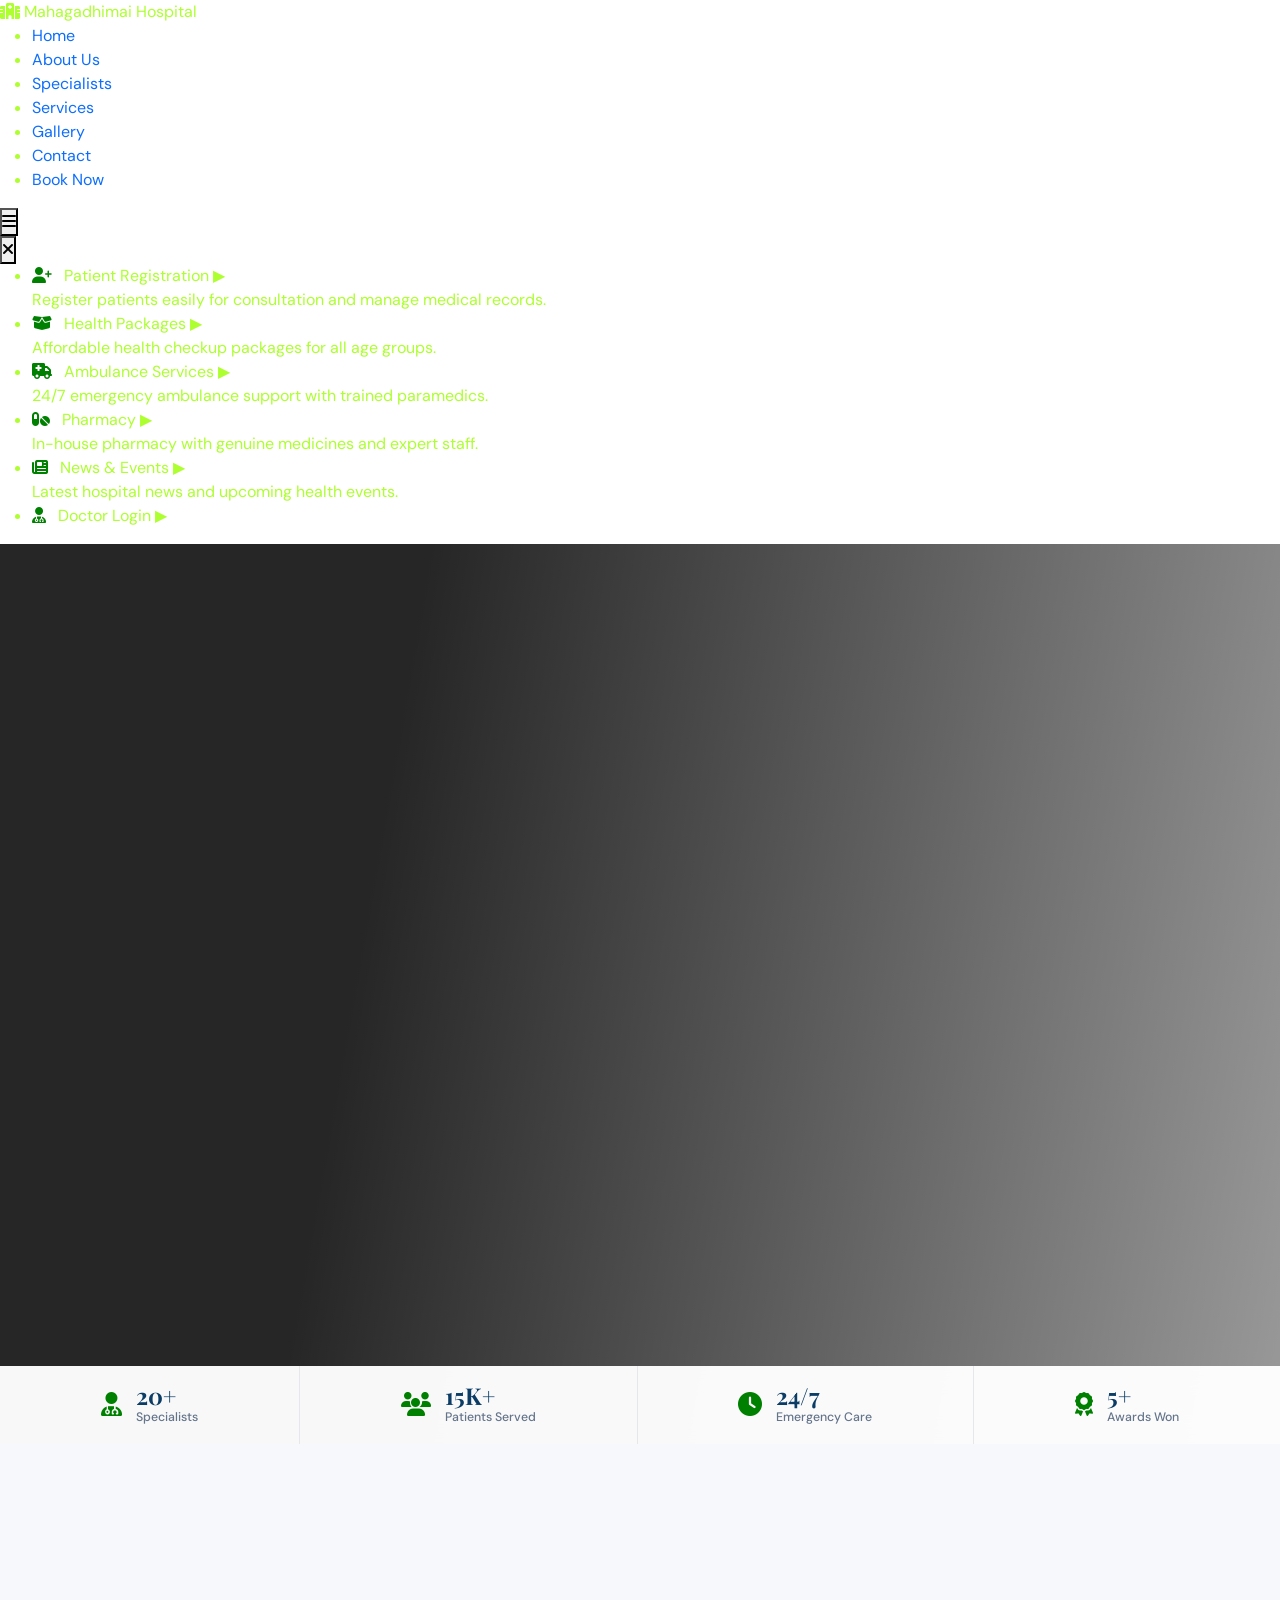
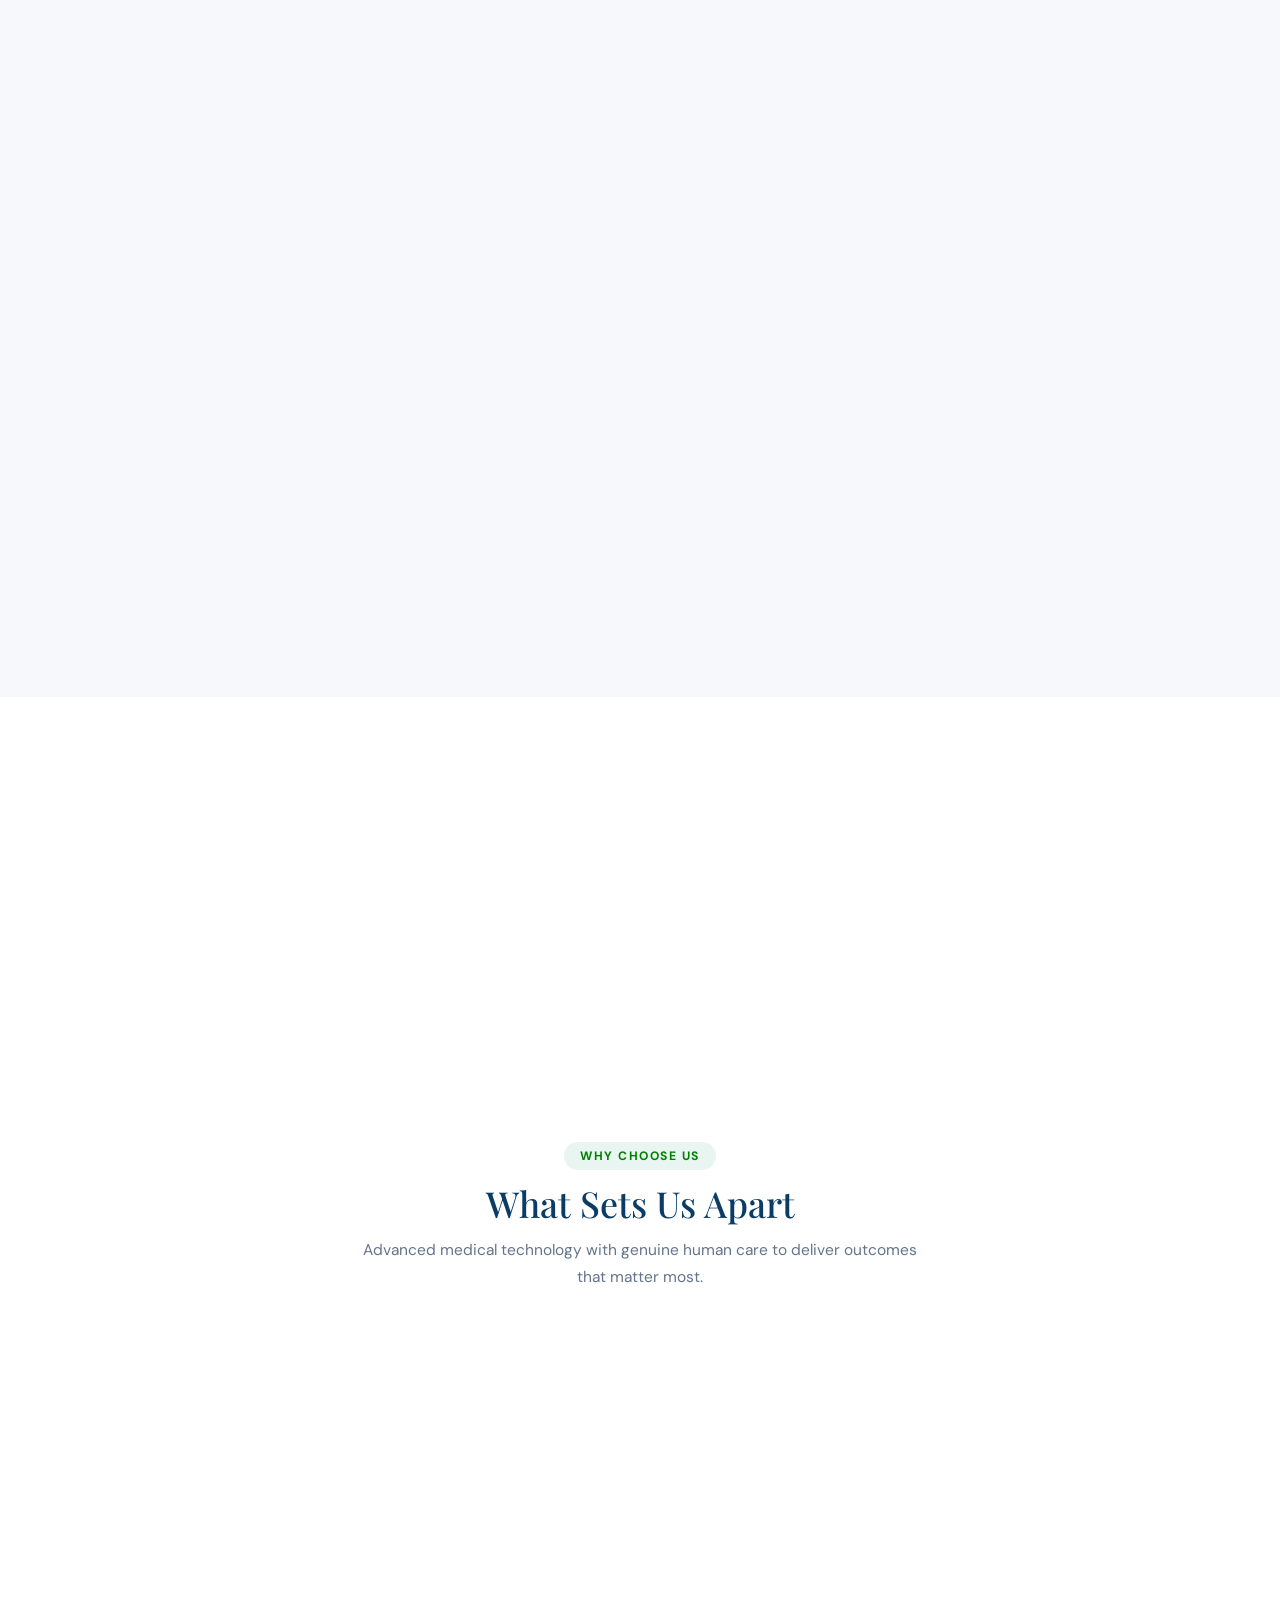
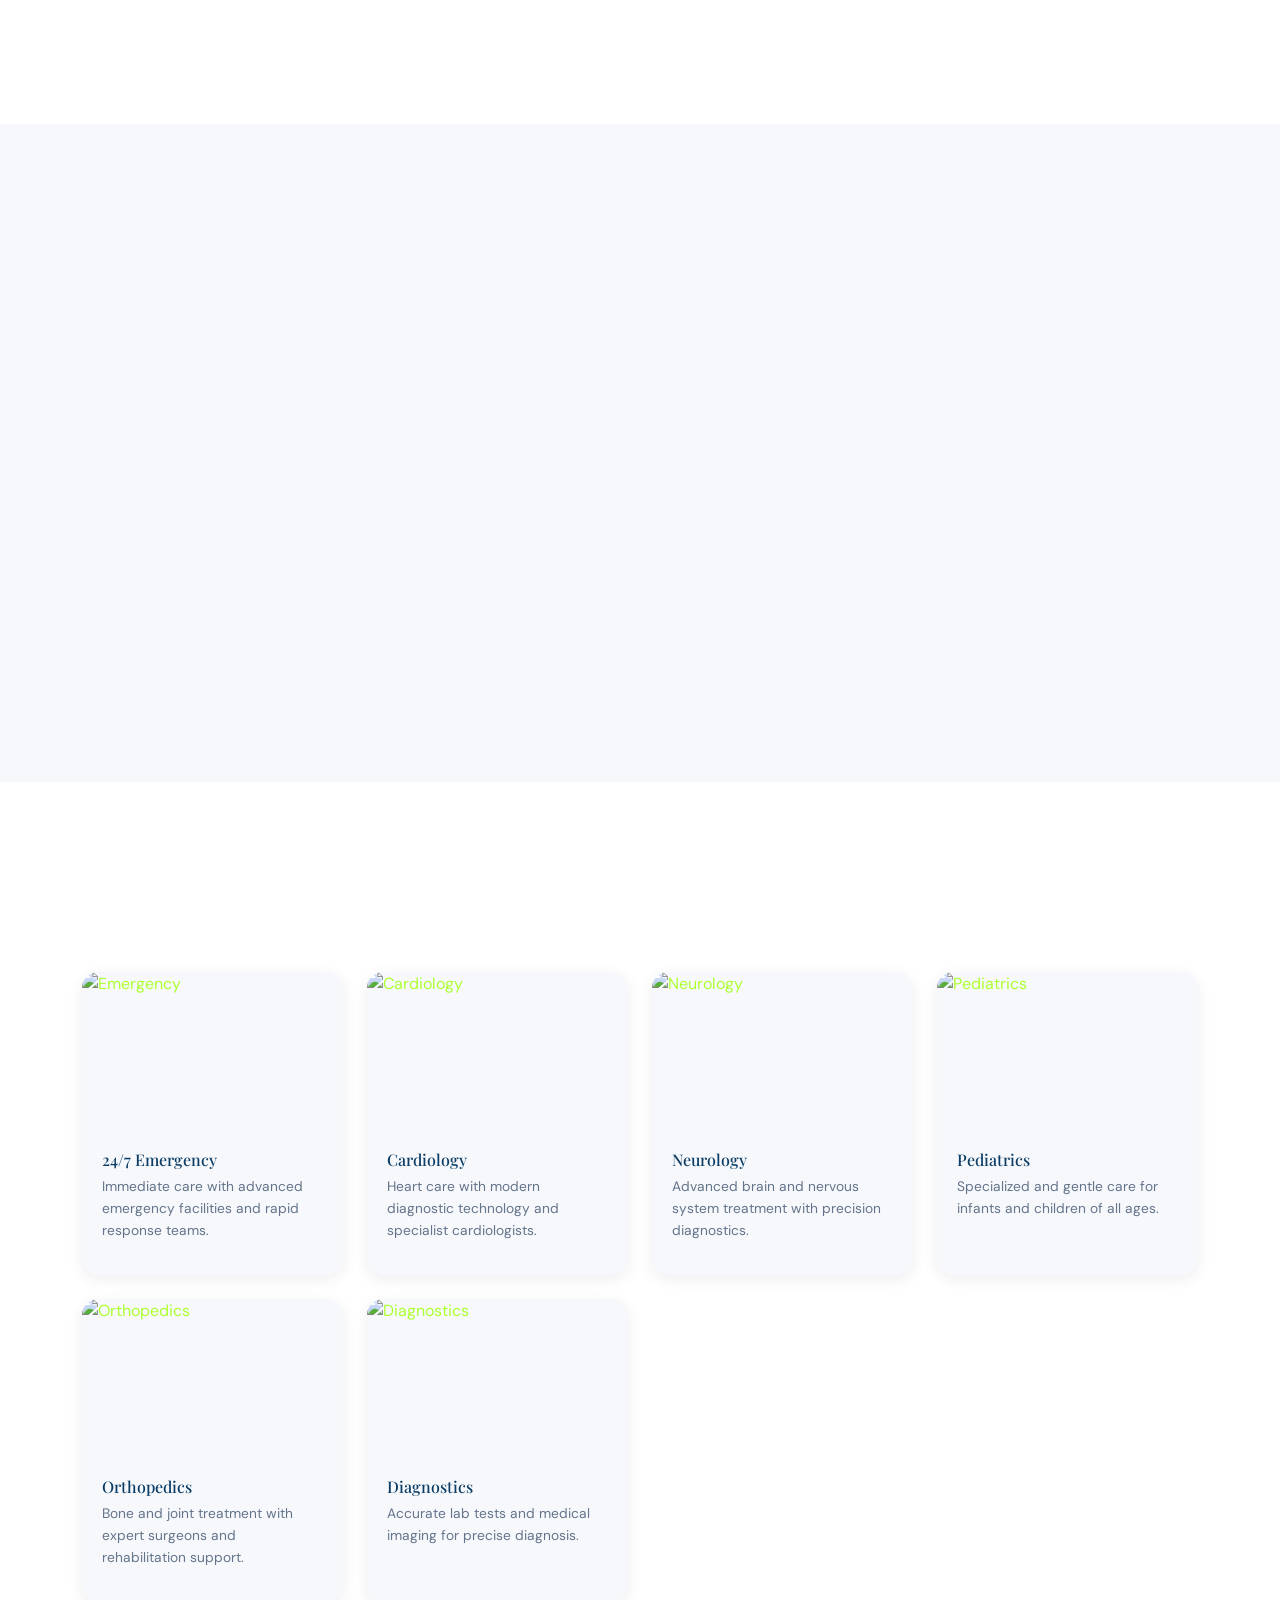
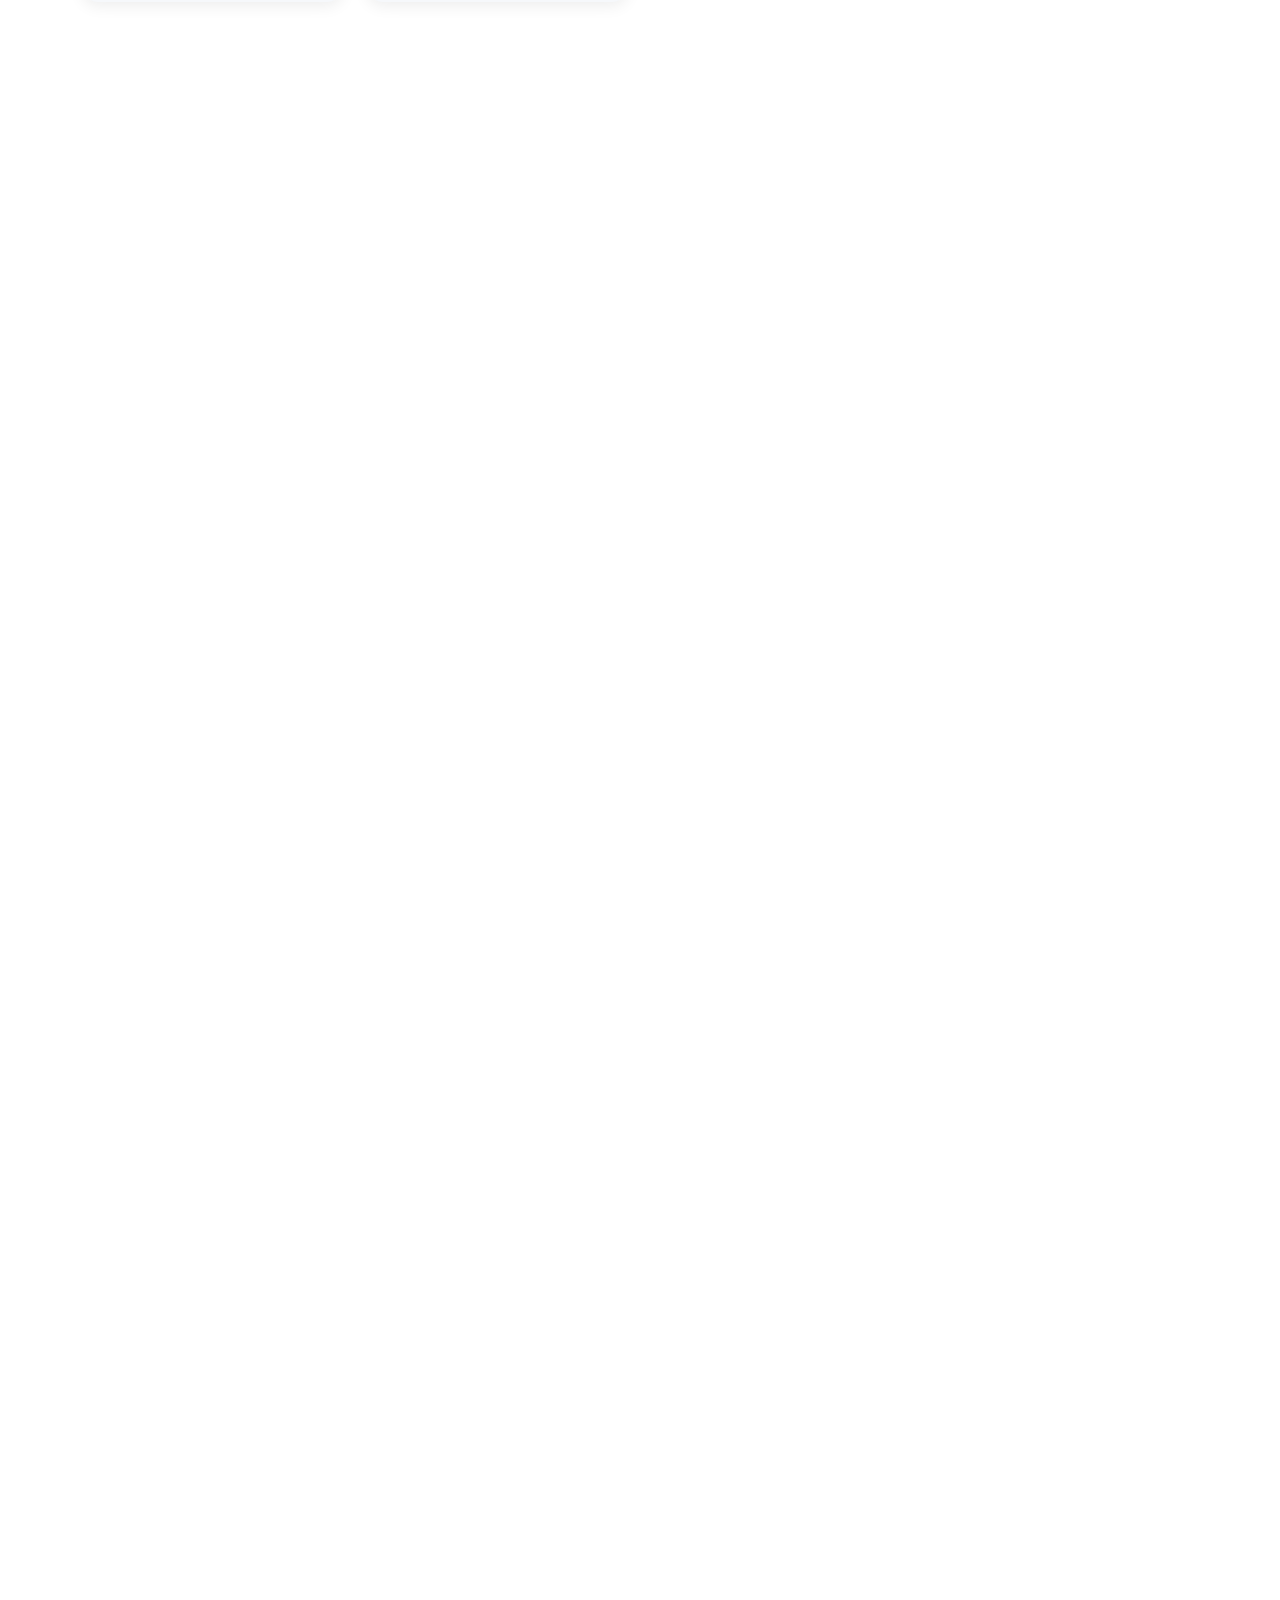
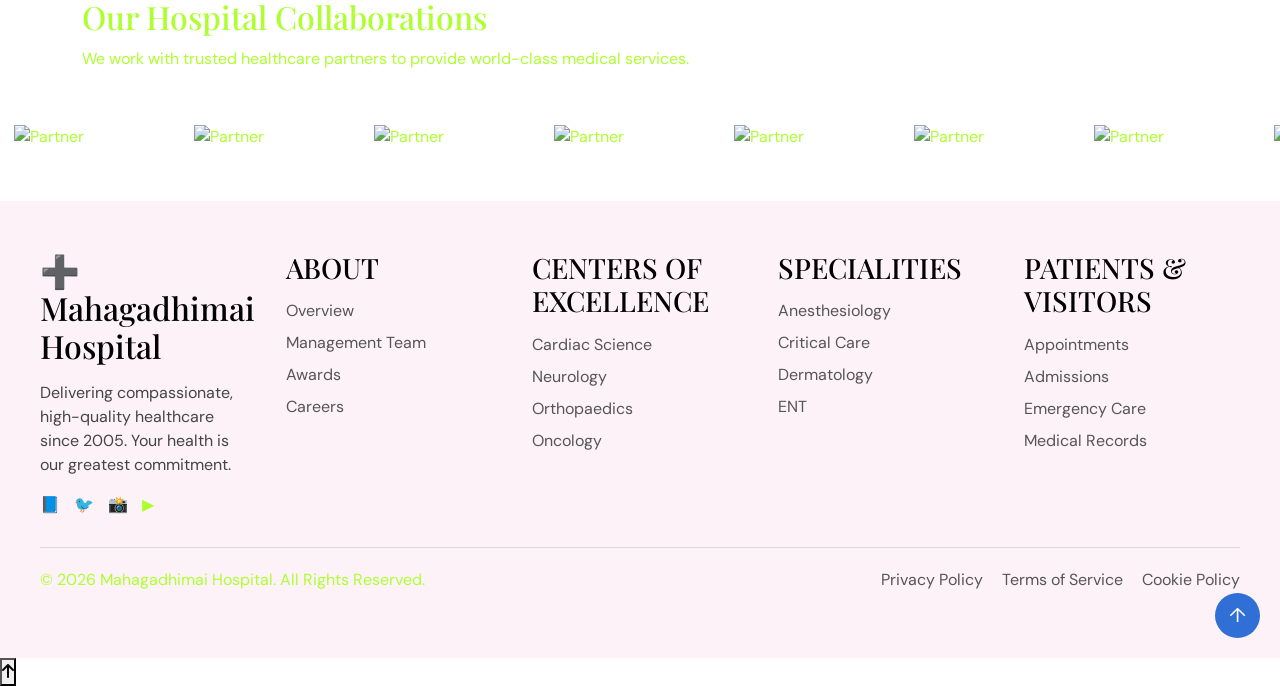
==== index.html @ 1df0ee3a "Update index.html" ====
<!DOCTYPE html>
<html lang="en">
<head>
  <meta charset="UTF-8">
  <title>Mahagadhimai Hospital - Capstone</title>
  <meta name="viewport" content="width=device-width, initial-scale=1.0">
  
  <link href="https://cdn.jsdelivr.net/npm/bootstrap@5.3.0/dist/css/bootstrap.min.css" rel="stylesheet">
  <link href="https://fonts.googleapis.com/css2?family=Playfair+Display:wght@600;700&family=DM+Sans:wght@300;400;500;600&display=swap" rel="stylesheet">
  <link rel="stylesheet" href="https://cdnjs.cloudflare.com/ajax/libs/font-awesome/6.4.0/css/all.min.css">
  
  <link rel="stylesheet" href="css/best.css">
</head>
<body>
<nav class="navbar-custom" role="navigation" aria-label="Main navigation">
  <div class="navbar-brand-text">
    <i class="fas fa-hospital-alt"></i>
    Mahagadhimai Hospital
  </div>


  <ul class="nav-links" role="list">
    <li><a href="#home">Home</a></li>
    <li><a href="#about">About Us</a></li>
    <li><a href="#specialist">Specialists</a></li>
    <li><a href="#service">Services</a></li>
    <li><a href="#gallery">Gallery</a></li>
    <li><a href="#contact">Contact</a></li>
    <li><a href="#book" class="btn-book">Book Now</a></li>
  
  </ul>

  <button class="hamburger-btn"
          id="hamburgerBtn"
          onclick="toggleMobileNav()"
          aria-label="Toggle mobile menu"
          aria-expanded="false">
    <i class="fas fa-bars" id="hamburgerIcon"></i>
  </button>
</nav>

<div class="mobile-nav" id="mobileNav" role="navigation" aria-label="Mobile navigation">
  <a href="#home"       onclick="closeMobileNav()"><i class="fas fa-home" style="margin-right:8px;width:16px"></i>Home</a>
  <a href="#about"      onclick="closeMobileNav()"><i class="fas fa-info-circle" style="margin-right:8px;width:16px"></i>About Us</a>
  <a href="#specialist" onclick="closeMobileNav()"><i class="fas fa-user-md" style="margin-right:8px;width:16px"></i>Specialists</a>
  <a href="#service"    onclick="closeMobileNav()"><i class="fas fa-stethoscope" style="margin-right:8px;width:16px"></i>Services</a>
  <a href="#gallery"    onclick="closeMobileNav()"><i class="fas fa-images" style="margin-right:8px;width:16px"></i>Gallery</a>
  <a href="#contact"    onclick="closeMobileNav()"><i class="fas fa-envelope" style="margin-right:8px;width:16px"></i>Contact</a>
  <a href="#book"       onclick="closeMobileNav()" class="m-book">
    <i class="fas fa-calendar-check" style="margin-right:8px;width:16px"></i>Book Appointment
  </a>
</div>

<div class="nav-overlay" id="navOverlay" onclick="closeMobileNav()"></div>


<div class="panel-overlay" id="panelOverlay" onclick="closePanel()"></div>
<div id="sideMenu" class="menuSide" role="dialog" aria-label="Quick services panel">
  <button class="side-close" onclick="closePanel()" aria-label="Close panel">
    <i class="fas fa-times"></i>
  </button>
  <ul>
    <li class="menuItem" onclick="showText(this)">
      <i class="fas fa-user-plus" style="margin-right:8px;color:var(--green)"></i>
      Patient Registration <span class="arrow">&#9654;</span>
      <div class="text">Register patients easily for consultation and manage medical records.</div>
    </li>
    <li class="menuItem" onclick="showText(this)">
      <i class="fas fa-box-open" style="margin-right:8px;color:var(--green)"></i>
      Health Packages <span class="arrow">&#9654;</span>
      <div class="text">Affordable health checkup packages for all age groups.</div>
    </li>
    <li class="menuItem" onclick="showText(this)">
      <i class="fas fa-ambulance" style="margin-right:8px;color:var(--green)"></i>
      Ambulance Services <span class="arrow">&#9654;</span>
      <div class="text">24/7 emergency ambulance support with trained paramedics.</div>
    </li>
    <li class="menuItem" onclick="showText(this)">
      <i class="fas fa-pills" style="margin-right:8px;color:var(--green)"></i>
      Pharmacy <span class="arrow">&#9654;</span>
      <div class="text">In-house pharmacy with genuine medicines and expert staff.</div>
    </li>
    <li class="menuItem" onclick="showText(this)">
      <i class="fas fa-newspaper" style="margin-right:8px;color:var(--green)"></i>
      News &amp; Events <span class="arrow">&#9654;</span>
      <div class="text">Latest hospital news and upcoming health events.</div>
    </li>
    <li class="menuItem">
      <i class="fas fa-user-md" style="margin-right:8px;color:var(--green)"></i>
      Doctor Login <span class="arrow">&#9654;</span>
    </li>
  </ul>
</div>



<section class="front">
  <div class="front-bg"></div>
  <div class="front-overlay"></div>
  <div class="front-content">
    <div class="front-left fade-up">
      <div class="front-badge">
        <i class="fas fa-shield-alt"></i> Trusted Since 2005
      </div>
      
      <h1>Your Health, <br><span>Our Priority</span></h1>
      
      <p>Experience compassionate, cutting-edge medical care designed
         for your well-being. We are dedicated to every step of your
         health journey.</p>
      <div class="front-buttons">
        <a href="#book" class="btn-front-primary">
          <i class="fas fa-calendar-check"></i> Book Now
        </a>
        <a href="#service" class="btn-front-outline">Learn More &rarr;</a>
      </div>
    </div>
  </div>
  
  <div class="stats-bar">
    <div class="stat-item">
      <div class="stat-icon"><i class="fas fa-user-md"></i></div>
      <div>
        <div class="stat-num">20+</div>
        <div class="stat-lbl">Specialists</div>
      </div>
    </div>
    <div class="stat-item">
      <div class="stat-icon"><i class="fas fa-users"></i></div>
      <div>
        <div class="stat-num">15K+</div>
        <div class="stat-lbl">Patients Served</div>
      </div>
    </div>
    <div class="stat-item">
      <div class="stat-icon"><i class="fas fa-clock"></i></div>
      <div>
        <div class="stat-num">24/7</div>
        <div class="stat-lbl">Emergency Care</div>
      </div>
    </div>
    <div class="stat-item">
      <div class="stat-icon"><i class="fas fa-award"></i></div>
      <div>
        <div class="stat-num">5+</div>
        <div class="stat-lbl">Awards Won</div>
      </div>
    </div>
  </div>
</section>

<section id="home" class="section-wrap" style="background:var(--gray);">
  <div class="container">
    <div class="home-grid">
      <div class="home-text fade-up">
        <span class="section-tag">WELCOME</span>
        <h2 class="section-title">Welcome to<br>Mahagadhimai Hospital</h2>
        <p class="tagline">
          24/7 Emergency &bull; Expert Doctors &bull; Modern Facilities
        </p>
        <p class="desc">
          Mahagadhimai Hospital is a modern healthcare center providing
          quality medical services with advanced technology. Founded in
          2005, we have served over 15,000 patients across the region.
        </p>
        <a href="#book" class="btn-primary-solid">
          <i class="fas fa-calendar-check"></i> Book an Appointment
        </a>
      </div>
      <div class="why-card-home fade-up fade-up-delay-2">
        <h3><i class="fas fa-check-circle" style="margin-right:8px;"></i>Why Choose Us?</h3>
        <ul>
          <li><i class="fas fa-ambulance"></i>       24/7 Emergency Support</li>
          <li><i class="fas fa-user-md"></i>         Experienced Specialist Doctors</li>
          <li><i class="fas fa-hand-holding-heart"></i> Affordable Treatment</li>
          <li><i class="fas fa-microscope"></i>      Modern Medical Equipment</li>
          <li><i class="fas fa-shield-virus"></i>    ISO-certified Hygiene Standards</li>
          <li><i class="fas fa-calendar-alt"></i>    Easy Online Appointments</li>
        </ul>
        <div class="feature-cards-row fade-up fade-up-delay-2">
        <div class="glass-card">
          <div class="icon-box"><i class="fas fa-user-md"></i></div>
          <div class="card-content">
            <h4>Expert Consultation</h4>
            <p>Connect with top-tier specialists daily.</p>
          </div>
        </div>

        <div class="glass-card active">
          <div class="icon-box"><i class="fas fa-ambulance"></i></div>
          <div class="card-content">
            <h4>Emergency Response</h4>
            <p>Ultra-fast ambulance & trauma care.</p>
          </div>
        </div>

        <div class="glass-card">
          <div class="icon-box"><i class="fas fa-microscope"></i></div>
          <div class="card-content">
            <h4>Modern Diagnostics</h4>
            <p>Precise results with AI-driven tech.</p>
          </div>
        </div>
      </div>
    </div>
  </div>
      </div>
    </div>
  </div>
</section>

<section id="about" class="sec">
  <div class="container">
    <div class="text-center">
      <span class="section-tag fade-up">ABOUT US</span>
      <h2 class="section-title fade-up fade-up-delay-1">
        Welcome to <span style="color:var(--green)">Mahagadhimai Hospital</span>
      </h2>
      <p class="section-sub mx-auto fade-up fade-up-delay-2">
        A modern healthcare center dedicated to providing high-quality medical services
        with advanced technology and compassionate care since 2005.
      </p>
    </div>
    <div class="about-grid">
      <div class="info-card fade-up fade-up-delay-1">
        <div class="card-icon">🎯</div>
        <h3>Our Mission</h3>
        <p>Delivering high-quality, accessible healthcare with integrity, compassion, and innovation for every patient.</p>
      </div>
      <div class="info-card fade-up fade-up-delay-2">
        <div class="card-icon">👁️</div>
        <h3>Our Vision</h3>
        <p>To be the most trusted healthcare provider, recognized for clinical excellence and patient-centered care.</p>
      </div>
      <div class="info-card fade-up fade-up-delay-3">
        <div class="card-icon">💎</div>
        <h3>Our Values</h3>
        <p>Compassion, Excellence, Integrity, Teamwork — the four pillars guiding every decision we make.</p>
      </div>
      <div class="info-card fade-up fade-up-delay-4">
        <div class="card-icon">🏆</div>
        <h3>Awards</h3>
        <p>National Healthcare Excellence Award 2023 and Best Patient Care Recognition 2022.</p>
      </div>
    </div>
  </div>
</section>


<section class="choose-sec">
  <div class="container">
    <div class="text-center">
      <span class="section-tag">WHY CHOOSE US</span>
      <h2 class="section-title">What Sets Us Apart</h2>
      <p class="section-sub mx-auto">Advanced medical technology with genuine human care to deliver outcomes that matter most.</p>
    </div>
    <div class="choose-grid">
      <div class="choose-card fade-up fade-up-delay-1"><div class="ci">🚑</div><h3>24/7 Emergency</h3><p>Round-the-clock emergency services with rapid response teams always ready.</p></div>
      <div class="choose-card fade-up fade-up-delay-2"><div class="ci">👨‍⚕️</div><h3>Expert Doctors</h3><p>20+ certified specialists with decades of experience across all medical fields.</p></div>
      <div class="choose-card fade-up fade-up-delay-3"><div class="ci">💊</div><h3>Affordable Care</h3><p>Quality treatment at transparent, affordable pricing for every patient.</p></div>
      <div class="choose-card fade-up fade-up-delay-4"><div class="ci">🔬</div><h3>Modern Equipment</h3><p>State-of-the-art diagnostic and treatment equipment for precision care.</p></div>
      <div class="choose-card fade-up fade-up-delay-1"><div class="ci">🛡️</div><h3>Safe &amp; Hygienic</h3><p>ISO-certified cleanliness ensuring the highest hygiene standards always.</p></div>
      <div class="choose-card fade-up fade-up-delay-2"><div class="ci">📋</div><h3>Easy Appointments</h3><p>Simple online booking with minimal waiting time and SMS reminders.</p></div>
    </div>
  </div>
</section>


<section id="specialist" class="section-wrap" style="background:var(--gray);">
  <div class="container">
    <div class="text-center">
      <span class="section-tag fade-up">OUR TEAM</span>
      <h2 class="section-title fade-up fade-up-delay-1">Our Specialist Doctors</h2>
      <p class="section-sub mx-auto fade-up fade-up-delay-2">
        Meet our experienced doctors dedicated to your health and well-being.
      </p>
    </div>
    <div class="doctor-grid">
      <div class="doctor-card fade-up fade-up-delay-1">
        <img src="https://img.freepik.com/free-photo/portrait-male-doctor_23-2148480369.jpg" alt="Dr. Ramesh Kumar">
        <h4>Dr. Ramesh Kumar</h4>
        <span class="dept-badge">Cardiologist</span>
        <p class="about-doc">Expert in heart diseases with 20+ years of experience in cardiac care and surgery.</p>
        <p class="fee-label"><i class="fas fa-rupee-sign"></i> Consultation Fee: &#8377;800</p>
        <a href="#book" class="book-btn">Book Appointment</a>
      </div>
      <div class="doctor-card fade-up fade-up-delay-2">
        <img src="https://img.freepik.com/free-photo/female-doctor-hospital_23-2148827760.jpg" alt="Dr. Anita Sharma">
        <h4>Dr. Anita Sharma</h4>
        <span class="dept-badge">Neurologist</span>
        <p class="about-doc">Specialized in brain and nervous system treatment with advanced diagnostic care.</p>
        <p class="fee-label"><i class="fas fa-rupee-sign"></i> Consultation Fee: &#8377;900</p>
        <a href="#book" class="book-btn">Book Appointment</a>
      </div>
      <div class="doctor-card fade-up fade-up-delay-3">
        <img src="https://encrypted-tbn0.gstatic.com/images?q=tbn:ANd9GcRFXWbRqxogEyj7DRg86MWdAe8EZudKVKv8RA&s" alt="Dr. Suresh Patel">
        <h4>Dr. Suresh Patel</h4>
        <span class="dept-badge">Orthopedic</span>
        <p class="about-doc">Expert in bone, joint, and spine treatments using the latest surgical techniques.</p>
        <p class="fee-label"><i class="fas fa-rupee-sign"></i> Consultation Fee: &#8377;700</p>
        <a href="#book" class="book-btn">Book Appointment</a>
      </div>
      <div class="doctor-card fade-up fade-up-delay-4">
        <img src="https://images.rawpixel.com/image_800/cHJpdmF0ZS9sci9pbWFnZXMvd2Vic2l0ZS8yMDIzLTA4L3Jhd3BpeGVsb2ZmaWNlMV9waG90b2dyYXBoeV9vZl9hbl9zb3V0aF9pbmRpYW5fd29tZW5fYXNfYV9kb2N0b19kMzAxMDM3Zi03MDUzLTQxNDAtYmYyZS1lZDFlYWE0YTM3NDRfMS5qcGc.jpg" alt="Dr. Meena Joshi">
        <h4>Dr. Meena Joshi</h4>
        <span class="dept-badge">Pediatrician</span>
        <p class="about-doc">Provides compassionate and expert care for infants and children of all ages.</p>
        <p class="fee-label"><i class="fas fa-rupee-sign"></i> Consultation Fee: &#8377;600</p>
        <a href="#book" class="book-btn">Book Appointment</a>
      </div>
    </div>
  </div>
</section>



<section id="service" class="sec">
  <div class="container">
    <div class="text-center">
      <span class="section-tag fade-up">WHAT WE OFFER</span>
      <h2 class="section-title fade-up fade-up-delay-1">Our Medical Services</h2>
      <p class="section-sub mx-auto fade-up fade-up-delay-2">Comprehensive healthcare services with advanced technology and experienced professionals.</p>
    </div>
    <div class="services-grid">
      <div class="ser"><img src="https://encrypted-tbn0.gstatic.com/images?q=tbn:ANd9GcSClvRaODsigbX8UkjeXU0ZgXWpeKm6IyMumg&s" alt="Emergency"><div class="ser-body"><h4>24/7 Emergency</h4><p>Immediate care with advanced emergency facilities and rapid response teams.</p></div></div>
      <div class="ser"><img src="https://images.unsplash.com/photo-1588776814546-1ffcf47267a5?w=600" alt="Cardiology"><div class="ser-body"><h4>Cardiology</h4><p>Heart care with modern diagnostic technology and specialist cardiologists.</p></div></div>
      <div class="ser"><img src="https://images.unsplash.com/photo-1550831107-1553da8c8464?w=600" alt="Neurology"><div class="ser-body"><h4>Neurology</h4><p>Advanced brain and nervous system treatment with precision diagnostics.</p></div></div>
      <div class="ser"><img src="https://images.unsplash.com/photo-1579684385127-1ef15d508118?w=600" alt="Pediatrics"><div class="ser-body"><h4>Pediatrics</h4><p>Specialized and gentle care for infants and children of all ages.</p></div></div>
      <div class="ser"><img src="https://thumbs.dreamstime.com/b/x-ray-leg-knee-blurry-traumatology-orthopedic-surgery-hospital-emergency-operating-room-broken-operation-medical-265253069.jpg" alt="Orthopedics"><div class="ser-body"><h4>Orthopedics</h4><p>Bone and joint treatment with expert surgeons and rehabilitation support.</p></div></div>
      <div class="ser"><img src="https://images.unsplash.com/photo-1582750433449-648ed127bb54?w=600" alt="Diagnostics"><div class="ser-body"><h4>Diagnostics</h4><p>Accurate lab tests and medical imaging for precise diagnosis.</p></div></div>
    </div>
  </div>
</section>


<section id="gallery" class="sec-alt">
  <div class="container">
    <div class="text-center">
      <span class="section-tag fade-up">GALLERY</span>
      <h2 class="section-title fade-up fade-up-delay-1">Hospital Gallery</h2>
      <p class="section-sub mx-auto fade-up fade-up-delay-2">A glimpse inside our modern facilities and caring environment.</p>
    </div>
    <div class="gallery-grid">
      <img class="gallery-img fade-up fade-up-delay-1" src="https://www.cmgassets.com/s3fs-public/styles/article_details_tablet_image/public/2024-03/kpj-perdana-specialist-hospital.jpg.webp?itok=WUJhhGM3" alt="Hospital">
      <img class="gallery-img fade-up fade-up-delay-2" src="https://www.kghospital.com/assets/img/blog/kg-hospital-wins-AHPI-patient-friendly-hospital-award.jpg" alt="Award">
      <img class="gallery-img fade-up fade-up-delay-3" src="https://www.thumbay.com/news/wp-content/uploads/TH-HYD-Award.jpg" alt="Team">
      <img class="gallery-img fade-up fade-up-delay-4" src="https://encrypted-tbn0.gstatic.com/images?q=tbn:ANd9GcRs3HMF7HcNe2uMOiobQTyJU4jva4xBPgJZyw&s" alt="Facility">
    </div>
    <div class="video-box fade-up">
      <h3>Hospital Tour Video</h3>
     <iframe width="560" height="315"
src="https://www.youtube.com/embed/tZeR1AGk_Uk?autoplay=1&mute=1"
allow="autoplay">
    </iframe>
    </div>
  </div>
</section>


<section class="rev-sub-sec">
  <div class="container">
    <div class="rev-grid">
      <div class="rev-card fade-up">
        <p>"Mahagadhimai Hospital completely transformed my healthcare experience. The staff were incredibly attentive and the technology ensured I received the best possible care."</p>
        <span>— Rj Roy, Patient</span>
      </div>
      <div class="sub-block fade-up fade-up-delay-2">
        <span class="section-tag" style="background:rgba(255,255,255,0.15);color:rgba(255,255,255,0.9);">NEWSLETTER</span>
        <h2>Subscribe for Health Tips</h2>
        <p>Get updates about medical services and wellness tips from our expert doctors.</p>
        <div class="sub-row">
          <input type="email" id="subscribeEmail" placeholder="Enter your email address">
          <button onclick="handleSubscribe()">Subscribe</button>
        </div>
        <p id="subMsg">&#10004; Thank you for subscribing!</p>
      </div>
    </div>
  </div>
</section>


<section id="contact" class="section-wrap" style="background:white;">
  <div class="container">
    <div class="text-center">
      <span class="section-tag fade-up">GET IN TOUCH</span>
      <h2 class="section-title fade-up fade-up-delay-1">Contact Us</h2>
      <p class="section-sub mx-auto fade-up fade-up-delay-2">
        We are here to provide you with quality medical care and
        support around the clock.
      </p>
    </div>
    <div class="contact-cards">
      <div class="contact-card fade-up fade-up-delay-1">
        <div class="cicon phone"><i class="fas fa-phone-alt"></i></div>
        <h4>24/7 Emergency</h4>
        <div class="val">+91 44 2000 2020</div>
        <h4>Appointment Booking</h4>
        <div class="val">+91 44 2000 2001</div>
      </div>
      <div class="contact-card fade-up fade-up-delay-2">
        <div class="cicon email"><i class="fas fa-envelope"></i></div>
        <h4>General Enquiry</h4>
        <div class="val">info@mahagadhimaihospital.com</div>
        <h4>Doctor Appointment</h4>
        <div class="val">appointments@mahagadhimaihospital.com</div>
      </div>
      <div class="contact-card fade-up fade-up-delay-3">
        <div class="cicon intl"><i class="fas fa-globe"></i></div>
        <h4>International Patients</h4>
        <div class="val">international@mahagadhimaihospital.com</div>
        <h4>Feedback</h4>
        <div class="val">feedback@mahagadhimaihospital.com</div>
      </div>
    </div>
  </div>
</section>

<section id="contact-sec" class="fade-up">
  <h2 class="contact-title">Send Us a Message</h2>
  <form id="contactForm" class="contact-form">
    <div class="contact-row">
      <input type="text" id="cName" placeholder="Your Name" required>
      <input type="email" id="cEmail" placeholder="Email Address" required>
    </div>
    <input type="text" id="cSubject" placeholder="Subject" required>
    <textarea id="cMessage" placeholder="Your message..."></textarea>
    <button type="submit" class="contact-btn">
      Send Message ✉
    </button>
    <p id="cMsg"></p>
  </form>
</section>


<section id="book">
  <div class="form-box fade-up">
    <form id="form">

      <label>Full Name</label>
      <input id="name" type="text" placeholder="Your full name" required>

      <label>Email Address</label>
      <input id="email" type="email" placeholder="you@email.com" required>

      <label>Phone Number</label>
      <input id="phone" type="tel" placeholder="10-digit mobile number" required>

      <label>Select Doctor</label>
      <select id="doctor" required>
        <option value="">-- Choose a Doctor --</option>
        <option>Dr. Ramesh</option>
        <option>Dr. Anita</option>
        <option>Dr. Suresh</option>
      </select>

      <label>Appointment Date</label>
      <input id="date" type="date" required>

      <label>Message <span>(Optional)</span></label>
      <textarea id="message" placeholder="Briefly describe your concern..."></textarea>

      <button type="submit" class="btn">Confirm Appointment</button>
      <p id="msg"></p>

    </form>
  </div>
</section>

<section class="collab-sec">
  <div class="container">
    <span class="section-tag" style="background:rgba(255,255,255,0.10);color:rgba(255,255,255,0.85);">PARTNERS</span>
    <h2>Our Hospital Collaborations</h2>
    <p class="collab-sub">We work with trusted healthcare partners to provide world-class medical services.</p>
  </div>
  <div class="logo-slider">
    <div class="logo-track">
      <img src="https://images.seeklogo.com/logo-png/52/1/amrita-hospital-logo-png_seeklogo-520245.png" alt="Partner">
      <img src="https://encrypted-tbn0.gstatic.com/images?q=tbn:ANd9GcTtPm6KSa2V4jI3wQlzM6kiWIq1eeYOaxYIWQ&s" alt="Partner">
      <img src="https://image-static.collegedunia.com/public/image/16-18:11-8bc49db91a04609ff734dd620cade12a.jpeg" alt="Partner">
      <img src="https://media.istockphoto.com/id/1624291952/vector/medical-health-logo-design-illustration.jpg?s=612x612&w=0&k=20&c=RdOq1SRcWwS_12_c5Zg2_QOUz1GD-YwGvfRodtOPN5w=" alt="Partner">
      <img src="https://encrypted-tbn0.gstatic.com/images?q=tbn:ANd9GcQIdSdz_l9F0FhTWLfv8Kr0Z9CkHO3_VCScfQ&s" alt="Partner">
      <img src="https://images.seeklogo.com/logo-png/52/1/amrita-hospital-logo-png_seeklogo-520245.png" alt="Partner">
      <img src="https://encrypted-tbn0.gstatic.com/images?q=tbn:ANd9GcTtPm6KSa2V4jI3wQlzM6kiWIq1eeYOaxYIWQ&s" alt="Partner">
      <img src="https://image-static.collegedunia.com/public/image/16-18:11-8bc49db91a04609ff734dd620cade12a.jpeg" alt="Partner">
      <img src="https://media.istockphoto.com/id/1624291952/vector/medical-health-logo-design-illustration.jpg?s=612x612&w=0&k=20&c=RdOq1SRcWwS_12_c5Zg2_QOUz1GD-YwGvfRodtOPN5w=" alt="Partner">
      <img src="https://encrypted-tbn0.gstatic.com/images?q=tbn:ANd9GcQIdSdz_l9F0FhTWLfv8Kr0Z9CkHO3_VCScfQ&s" alt="Partner">
    </div>
  </div>
</section>


<footer class="footer">
  <div class="foot-container">
    <div class="foot-box">
      <h2>➕ Mahagadhimai Hospital</h2>
      <p>
        Delivering compassionate, high-quality healthcare since 2005.
        Your health is our greatest commitment.
      </p>
      <div class="icons">
        <span>📘</span>
        <span>🐦</span>
        <span>📸</span>
        <span>▶</span>
      </div>
    </div>
    <div class="foot-box">
      <h3>ABOUT</h3>
      <a href="#">Overview</a>
      <a href="#">Management Team</a>
      <a href="#">Awards</a>
      <a href="#">Careers</a>
    </div>
    <div class="foot-box">
      <h3>CENTERS OF EXCELLENCE</h3>
      <a href="#">Cardiac Science</a>
      <a href="#">Neurology</a>
      <a href="#">Orthopaedics</a>
      <a href="#">Oncology</a>
    </div>
    <div class="foot-box">
      <h3>SPECIALITIES</h3>
      <a href="#">Anesthesiology</a>
      <a href="#">Critical Care</a>
      <a href="#">Dermatology</a>
      <a href="#">ENT</a>
    </div>
    <div class="foot-box">
      <h3>PATIENTS & VISITORS</h3>
      <a href="#">Appointments</a>
      <a href="#">Admissions</a>
      <a href="#">Emergency Care</a>
      <a href="#">Medical Records</a>
    </div>
  </div>

  <div class="foot-bottom">
    <p>© 2026 Mahagadhimai Hospital. All Rights Reserved.</p>
    <div class="links">
      <a href="#">Privacy Policy</a>
      <a href="#">Terms of Service</a>
      <a href="#">Cookie Policy</a>
    </div>
  </div>

  <button class="scroll-btn" onclick="window.scrollTo({top:0, behavior:'smooth'})">
    ↑
  </button>
</footer>
<button class="scroll-top-btn" id="scrollTopBtn" onclick="scrollToTop()" aria-label="Scroll to top">
  <i class="fas fa-arrow-up"></i>
</button>

<!-- Bootstrap JS -->
<script src="https://cdn.jsdelivr.net/npm/bootstrap@5.3.0/dist/js/bootstrap.bundle.min.js"></script>
<script src="best.js"></script>
</body>
<html>
---- css/best.css ----
/* GLOBAL FIX */
*, *::before, *::after { box-sizing: border-box; margin: 0; padding: 0; }
html {
  scroll-behavior: smooth;
}
body {
  font-family: 'DM Sans', sans-serif;
  color: greenyellow;
  background: white;
  overflow-x: hidden;
  margin: 0;
  padding: 0;
  width: 100%;
}
h1, h2, h3, h4 {
  font-family: 'Playfair Display', serif;
}
a {
  text-decoration: none;
}

/* ANIMATIONS */
.fade-up {
  opacity: 0;
  transform: translateY(30px);
  transition: opacity 0.7s ease, transform 0.7s ease;
}
.fade-up.visible        { opacity: 1; transform: translateY(0); }
.fade-up-delay-1        { transition-delay: 0.10s; }
.fade-up-delay-2        { transition-delay: 0.20s; }
.fade-up-delay-3        { transition-delay: 0.30s; }
.fade-up-delay-4        { transition-delay: 0.40s; }

section {
  width: 100%;
  margin: 0;
}
.section-wrap {
  padding: 90px 20px;
}

/*NAVBAR  */
.navbar{
  background: green;
  padding: 0 30px;
  height: 66px;
  display: flex;
  align-items: center;
  position: sticky;
  top: 0;
  box-shadow: 0 2px 16px rgba(0,0,0,0.18);
  z-index: 100;
}
.navbar-text {
  color: white;
  font-family: 'Playfair Display', serif;
  font-size: 1.25rem;
  font-weight: 700;
}
.navbar-text i {
  margin-right: 8px;
  color: #a8e6c8;
}
.navlinks {
  display: flex;
  align-items: center;
  gap: 4px;
  margin-left: auto;
  list-style: none;
  padding: 0;
}
.navlinks a {
  color: rgba(255,255,255,0.88);
  font-size: 0.9rem;
  font-weight: 500;
  padding: 8px 12px;
  border-radius: 8px;
  transition: background 0.2s, color 0.2s;
  white-space: nowrap;
}
.navlinks a:hover {
  background: rgba(255,255,255,0.15);
  color: white;
}
.navlinks .btn-book {
  background: var(--accent);
  color: #1a1a1a !important;
  border-radius: 22px;
  padding: 8px 20px;
  font-weight: 700;
}
.navlinks .btn-book:hover {
  background: #e09510;
}
.mobile-btn {
  display: none;
  background: none;
  border: none;
  color: white;
  font-size: 1.5rem;
  margin-left: auto;
  cursor: pointer;
  padding: 4px 8px;
}
.mobile-nav {
  display: none;
  flex-direction: column;
  background: var(--green);
  border-top: 1px solid rgba(255,255,255,0.15);
}
.mobile-nav.open {
  display: flex;
}
.mobile-nav a {
  color: rgba(255,255,255,0.9);
  padding: 13px 26px;
  font-size: 0.97rem;
  font-weight: 500;
  border-bottom: 1px solid rgba(255,255,255,0.08);
  transition: background 0.2s;
}
.mobile-nav a:hover {
  background: rgba(255,255,255,0.10);
}
.mobile-nav .m-book {
  color: var(--accent) !important;
  font-weight: 700;
}

/*  HERO (DARK THEME FIXED)*/
.front {
  position: relative;
  height: 100vh;
  min-height: 520px;
  overflow: hidden;
}
.front-bg {
  position: absolute;
  inset: 0;
  background-size: cover;
  background-position: center;

  animation: frontbg 18s ease-in-out infinite;  
}
@keyframes frontbg {
  0%,100% {
    background-image: url('https://images.unsplash.com/photo-1586773860418-d37222d8fce3?w=1400');
  }
  33% {
    background-image: url('https://images.unsplash.com/photo-1504439468489-c8920d796a29?w=1400');
  }
  66% {
    background-image: url('https://images.unsplash.com/photo-1519494026892-80bbd2d6fd0d?w=1400');
  }
  45%
  {
    background-image: url('https://images.unsplash.com/photo-1551601651-2a8555f1a136?q=80&w=2000&auto=format&fit=crop'); 

  }
}
.front-overlay {
  position: absolute;
  inset: 0;
  background: linear-gradient(100deg, rgba(0,0,0,0.85) 30%, rgba(0,0,0,0.4) 100%);
}
.front-content {
  position: relative;
  z-index: 2;
  height: 100%;
  display: flex;
  align-items: center;
  padding: 0 6vw 100px;
}
.front-left {
  max-width: 560px;
}

.front-badge {
  display: inline-flex;
  align-items: center;
  gap: 6px;
  background: rgba(0, 0, 0, 0.65);
  border: none;
  color: white;
  padding: 8px 18px;
  border-radius: 30px;
  font-size: 0.85rem;
  font-weight: 600;
  letter-spacing: 0.5px;
  margin-bottom: 24px;
  backdrop-filter: blur(4px);
}
.front-badge i {
  color: #f5a623; 
}
.front-left h1 {
  font-size: clamp(2.1rem, 5vw, 3.8rem);
  color: white;
  line-height: 1.15;
  margin-bottom: 18px;
}
.front-left h1 span {
  color: #a8e6c8;
}
.front-left p {
  color: rgba(255,255,255,0.82);
  font-size: clamp(0.95rem, 1.5vw, 1.08rem);
  line-height: 1.75;
  margin-bottom: 32px;
}
.front-buttons {
  display: flex;
  gap: 14px;
  flex-wrap: wrap;
}

.btn-front-primary {
  background: #1fa67a; 
  color: white;
  padding: 13px 28px;
  border-radius: 30px;
  font-weight: 600;
  display: inline-flex;
  align-items: center;
  gap: 8px;
}
.btn-front-primary:hover {
  background: #17825f;
  color: white;
}

.btn-front-outline {
  background: transparent;
  color: white;
  border: 2px solid rgba(255,255,255,0.55);
  padding: 11px 26px;
  border-radius: 30px;
  display: inline-flex;
  align-items: center;
}
.btn-front-outline:hover {
  background: rgba(255,255,255,0.1);
}

/* Stats bar */
.stats-bar {
  position: absolute;
  bottom: 0;
  left: 0;
  right: 0;
  z-index: 3;
  background: rgba(255,255,255,0.97);
  backdrop-filter: blur(12px);
  display: flex;
  justify-content: center;
  flex-wrap: wrap;
}
.stat-item {
  display: flex;
  align-items: center;
  gap: 14px;
  padding: 18px 36px;
  border-right: 1px solid #e5e7eb;
  flex: 1 1 auto;
  justify-content: center;
}
.stat-item:last-child {
  border-right: none;
}
.stat-icon {
  font-size: 1.5rem;
  color: var(--green);
}
.stat-num {
  font-family: 'Playfair Display', serif;
  font-size: 1.45rem;
  font-weight: 700;
  color: var(--blue);
  line-height: 1;
}
.stat-lbl {
  font-size: 0.77rem;
  color: var(--text-soft);
  font-weight: 500;
}

/* SHARED SECTION LAYOUT */
.section-tag {
  display: inline-block;
  background: var(--green-pale);
  color: var(--green);
  font-size: 0.76rem;
  font-weight: 700;
  letter-spacing: 1.5px;
  text-transform: uppercase;
  padding: 5px 16px;
  border-radius: 20px;
  margin-bottom: 12px;
}
.section-title {
  font-size: clamp(1.6rem, 2.8vw, 2.4rem);
  color: var(--blue);
  margin-bottom: 12px;
}
.section-sub {
  color: var(--text-soft);
  font-size: 0.97rem;
  max-width: 560px;
  line-height: 1.75;
}
.btn-primary-solid {
  background: var(--green);
  color: white;
  border: none;
  padding: 13px 30px;
  border-radius: 30px;
  font-size: 0.96rem;
  font-weight: 600;
  font-family: 'DM Sans', sans-serif;
  cursor: pointer;
  display: inline-flex;
  align-items: center;
  gap: 8px;
  transition: background 0.2s, transform 0.2s, box-shadow 0.2s;
}
.btn-primary-solid:hover {
  background: var(--green-light);
  transform: translateY(-2px);
  box-shadow: 0 6px 20px rgba(13,110,79,0.30);
  color: white;
}

/* HOME / INTRO */
.home-grid {
  display: grid;
  grid-template-columns: 1fr 1fr;
  gap: 44px;
  align-items: center;
}
.home-text .tagline {
  font-size: 0.97rem;
  color: var(--green);
  font-weight: 600;
  margin-bottom: 12px;
}
.home-text .desc {
  color: var(--text-soft);
  line-height: 1.78;
  margin-bottom: 24px;
}
.why-card-home {
  background: white;
  border-radius: var(--radius);
  padding: 32px;
  box-shadow: var(--shadow);
  border-left: 5px solid var(--green);
}
.why-card-home h3 {
  color: var(--green);
  margin-bottom: 18px;
  font-size: 1.2rem;
}
.why-card-home ul {
  list-style: none;
  padding: 0;
}
.why-card-home li {
  padding: 9px 0;
  color: var(--text);
  font-size: 0.95rem;
  border-bottom: 1px solid #f0f2f5;
  display: flex;
  align-items: center;
  gap: 10px;
}
.why-card-home li:last-child {
  border-bottom: none;
}
.why-card-home li i {
  color: var(--green);
  width: 18px;
}

/* ABOUT CARDS */
.about-grid {
  display: grid;
  grid-template-columns: repeat(auto-fit, minmax(230px, 1fr));
  gap: 22px;
  margin-top: 40px;
}
.info-card {
  background: var(--gray);
  border-radius: var(--radius);
  padding: 28px 22px;
  border: 1px solid #e8ecf0;
  transition: transform 0.3s, box-shadow 0.3s;
}
.info-card:hover {
  transform: translateY(-6px);
  box-shadow: var(--shadow);
}
.info-card .card-icon {
  font-size: 2rem;
  margin-bottom: 12px;
}
.info-card h3 {
  font-size: 1.05rem;
  color: var(--blue);
  margin-bottom: 8px;
}
.info-card p {
  font-size: 0.88rem;
  color: var(--text-soft);
  line-height: 1.65;
}

/* CHOOSE US */
.choose-section {
  padding: 90px 0;
  background: var(--green);
}
.choose-section .section-title {
  color: white;
}
.choose-section .section-tag {
  background: rgba(255,255,255,0.15);
  color: rgba(255,255,255,0.9);
}
.choose-section .section-sub {
  color: rgba(255,255,255,0.75);
}
.choose-grid {
  display: grid;
  grid-template-columns: repeat(auto-fit, minmax(230px, 1fr));
  gap: 20px;
  margin-top: 40px;
}
.choose-card {
  background: rgba(255,255,255,0.10);
  border: 1px solid rgba(255,255,255,0.20);
  border-radius: var(--radius);
  padding: 26px 22px;
  color: white;
  transition: background 0.3s, transform 0.3s;
}
.choose-card:hover {
  background: rgba(255,255,255,0.17);
  transform: translateY(-5px);
}
.choose-card .cicon {
  font-size: 2rem;
  margin-bottom: 12px;
}
.choose-card h3 {
  font-size: 1.03rem;
  margin-bottom: 8px;
}
.choose-card p {
  font-size: 0.87rem;
  color: rgba(255,255,255,0.77);
  line-height: 1.55;
}

/* DOCTOR CARDS */
.doctor-grid {
  display: grid;
  grid-template-columns: repeat(auto-fit, minmax(240px, 1fr));
  gap: 26px;
  margin-top: 40px;
}
.doctor-card {
  background: white;
  border-radius: var(--radius);
  padding: 30px 22px;
  text-align: center;
  box-shadow: var(--shadow);
  transition: transform 0.35s, box-shadow 0.35s;
  cursor: pointer;
}
.doctor-card:hover {
  transform: translateY(-10px);
  box-shadow: var(--shadow-lg);
}
.doctor-card img {
  width: 110px;
  height: 110px;
  border-radius: 50%;
  object-fit: cover;
  border: 4px solid var(--green-pale);
  margin-bottom: 14px;
}
.doctor-card h4 {
  font-size: 1.05rem;
  color: var(--blue);
  margin-bottom: 5px;
}
.dept-badge {
  display: inline-block;
  background: var(--green-pale);
  color: var(--green);
  font-size: 0.77rem;
  font-weight: 600;
  padding: 3px 12px;
  border-radius: 12px;
  margin-bottom: 10px;
}
.about-doc {
  font-size: 0.84rem;
  color: var(--text-soft);
  line-height: 1.6;
  margin-bottom: 10px;
}
.fee-label {
  font-size: 0.9rem;
  font-weight: 600;
  color: var(--green);
  margin-bottom: 14px;
}
.book-btn {
  display: inline-block;
  padding: 9px 22px;
  background: var(--green);
  color: white;
  border-radius: 22px;
  font-size: 0.86rem;
  font-weight: 600;
  transition: background 0.2s, transform 0.2s;
}
.book-btn:hover {
  background: var(--green-light);
  transform: scale(1.05);
  color: white;
}

/* SERVICE CARDS */
.services-grid {
  display: grid;
  grid-template-columns: repeat(auto-fit, minmax(235px, 1fr));
  gap: 24px;
  margin-top: 40px;
}
.ser {
  background: var(--gray);
  border-radius: var(--radius);
  overflow: hidden;
  box-shadow: 0 4px 16px rgba(0,0,0,0.07);
  transition: transform 0.35s, box-shadow 0.35s;
  cursor: pointer;
}
.ser:hover {
  transform: translateY(-8px);
  box-shadow: var(--shadow-lg);
}
.ser img {
  width: 100%;
  height: 160px;
  object-fit: cover;
  display: block;
}
.ser-body {
  padding: 18px 20px;
}
.ser h4 {
  font-size: 1rem;
  color: var(--blue);
  margin-bottom: 6px;
}
.ser p {
  font-size: 0.86rem;
  color: var(--text-soft);
  line-height: 1.6;
}

/* GALLERY */
.gallery-grid {
  display: grid;
  grid-template-columns: repeat(auto-fit, minmax(220px, 1fr));
  gap: 18px;
  margin-top: 36px;
}
.gallery-img {
  width: 100%;
  height: 180px;
  object-fit: cover;
  border-radius: 12px;
  box-shadow: 0 4px 14px rgba(0,0,0,0.12);
  display: block;
  transition: transform 0.3s, box-shadow 0.3s;
}
.gallery-img:hover {
  transform: scale(1.04);
  box-shadow: 0 10px 28px rgba(0,0,0,0.22);
}
.video-box {
  margin-top: 40px;
  text-align: center;
}
.video-box h3 {
  font-size: 1.3rem;
  color: var(--blue);
  margin-bottom: 16px;
}
.video-box video {
  border-radius: 14px;
  max-width: 100%;
  width: 560px;
  box-shadow: var(--shadow);
}

/* REVIEW + SUBSCRIBE */
.review-sub-section {
  padding: 90px 0;
  background: linear-gradient(135deg, #0d6e4f 0%, #0a3c66 100%);
}
.review-grid {
  display: grid;
  grid-template-columns: 1fr 1fr;
  gap: 40px;
  align-items: center;
}
.review-card-box {
  background: rgba(255,255,255,0.10);
  border: 1px solid rgba(255,255,255,0.20);
  border-radius: var(--radius);
  padding: 32px;
}
.review-card-box p {
  font-size: 1.05rem;
  line-height: 1.75;
  color: rgba(255,255,255,0.9);
  margin-bottom: 16px;
  font-style: italic;
}
.review-card-box span {
  font-size: 0.88rem;
  color: rgba(255,255,255,0.62);
}
.subscribe-block h2 {
  font-size: 1.8rem;
  color: white;
  margin-bottom: 10px;
}
.subscribe-block p {
  color: rgba(255,255,255,0.75);
  margin-bottom: 22px;
}
.subscribe-row {
  display: flex;
  gap: 10px;
  flex-wrap: wrap;
}
.subscribe-row input {
  flex: 1;
  min-width: 200px;
  padding: 12px 18px;
  border-radius: 30px;
  border: none;
  font-size: 0.95rem;
  outline: none;
  font-family: 'DM Sans', sans-serif;
}
.subscribe-row button {
  background: var(--accent);
  color: #1a1a1a;
  border: none;
  padding: 12px 26px;
  border-radius: 30px;
  font-size: 0.95rem;
  font-weight: 700;
  cursor: pointer;
  font-family: 'DM Sans', sans-serif;
  transition: background 0.2s;
}
.subscribe-row button:hover {
  background: #e09510;
}
#subMsg {
  color: #a8e6c8;
  margin-top: 10px;
  font-size: 0.9rem;
  display: none;
}

/* CONTACT */
.contact-cards {
  display: grid;
  grid-template-columns: repeat(auto-fit, minmax(240px, 1fr));
  gap: 22px;
  margin-top: 40px;
  margin-bottom: 40px;
}
.contact-card {
  background: var(--gray);
  border-radius: var(--radius);
  padding: 28px 24px;
  border: 1px solid #e8ecf0;
  transition: box-shadow 0.3s;
}
.contact-card:hover {
  box-shadow: var(--shadow);
}
.cicon {
  width: 52px;
  height: 52px;
  border-radius: 14px;
  display: flex;
  align-items: center;
  justify-content: center;
  font-size: 1.35rem;
  margin-bottom: 16px;
}
.cicon.phone { background: #eef4ff; color: #2d5be3; }
.cicon.email { background: #fff7e6; color: #e07800; }
.cicon.intl { background: #f0fff4; color: var(--green); }
.contact-card h4 {
  font-size: 0.76rem;
  color: var(--text-soft);
  text-transform: uppercase;
  letter-spacing: 1px;
  margin-bottom: 5px;
  font-family: 'DM Sans', sans-serif;
  font-weight: 700;
}
.contact-card .val {
  font-size: 0.93rem;
  color: var(--blue);
  font-weight: 600;
  margin-bottom: 14px;
  word-break: break-all;
}

#contact-sec {
  width: 100%;
  padding: 50px 0;
}
.contact-title {
  text-align: center;
  font-size: 32px;
  margin-bottom: 30px;
  color: #2d3748;
}
.contact-form {
  width: 100%;
  padding: 0 20px;
}
.contact-row {
  display: flex;
  gap: 20px;
  margin-bottom: 20px;
}
.contact-form input,
.contact-form textarea {
  width: 100%;
  padding: 16px;
  border-radius: 12px;
  border: 1px solid #cbd5e0;
  font-size: 15px;
  outline: none;
}
.contact-form input:focus,
.contact-form textarea:focus {
  border-color: #3182ce;
  box-shadow: 0 0 0 2px rgba(49,130,206,0.2);
}
#cSubject {
  margin-bottom: 20px;
}
.contact-form textarea {
  height: 180px;
  resize: none;
  margin-bottom: 20px;
}
.contact-btn {
  width: 100%;
  padding: 16px;
  background: #2f6fd6;
  color: white;
  border: none;
  border-radius: 14px;
  font-size: 18px;
  cursor: pointer;
}
.contact-btn:hover { background: #1e4fa3; }
#cMsg {
  margin-top: 15px;
  text-align: center;
  color: green;
  font-weight: bold;
  display: none;
}

/* BOOK FORM*/
#book {
  width: 100%;
  min-height: 100vh;
  background: url("https://static.vecteezy.com/system/resources/previews/029/284/412/original/healthcare-theme-3d-illustration-of-an-empty-emergency-room-ai-generative-free-photo.jpg") no-repeat center center;
  background-size: cover;
  padding: 40px 0;
}
.form-box {
  max-width: 500px;
  margin: auto;
  background: #f7f9fc;
  padding: 30px;
  border-radius: 12px;
}
form input,
form select,
form textarea {
  width: 100%;
  padding: 14px;
  border: 1px solid #cbd5e0;
  border-radius: 10px;
  margin-bottom: 15px;
}
form label {
  display: block;
  margin-bottom: 5px;
  font-weight: bold;
  color: #2d3748;
}
.btn {
  width: 100%;
  margin-top: 20px;
  padding: 15px;
  background: green;
  color: #fff;
  border: none;
  border-radius: 30px;
  cursor: pointer;
}
.btn:hover { background: green; }
#msg {
  margin-top: 15px;
  color: green;
  font-weight: bold;
  display: none;
}


/* COLLAB*/
.collaboration {
  width: 100vw;
  margin-left: calc(-50vw + 50%);
  background: black;
  color: white;
  padding: 80px 0;
  text-align: center;
}
.collab-sub {
  margin-top: 10px;
  margin-bottom: 40px;
}
.logo-slider {
  overflow: hidden;
}
.logo-track {
  display: flex;
  gap: 40px;
  animation: logoslide 22s linear infinite;
  width: max-content;
}
.logo-track img {
  width: 140px;
  height: 90px;
  background: white;
  padding: 14px;
  border-radius: 10px;
  object-fit: contain;
}
@keyframes logoslide {
  from { transform: translateX(0); }
  to   { transform: translateX(-50%); }
}

/* FOOTER */
.footer {
  background: #fdf2f8; 
  width: 100vw;
  margin-left: calc(-50vw + 50%);
  padding: 50px 0;
  position: relative;
}
.foot-container {
  width: 100%;
  padding: 0 40px;
  display: grid;
  grid-template-columns: repeat(auto-fit, minmax(200px, 1fr));
  gap: 30px;
}
.foot-box h2,
.foot-box h3 {
  color: #000;
  margin-bottom: 15px;
}
.foot-box p {
  color: #444;
  line-height: 1.5;
}
.foot-box a {
  color: #555;
  text-decoration: none;
  display: block;
  margin-bottom: 8px;
}
.foot-box a:hover {
  text-decoration: underline;
}
.icons {
  margin-top: 15px;
}
.icons span {
  margin-right: 10px;
  cursor: pointer;
}
.foot-bottom {
  border-top: 1px solid #ddd;
  margin: 30px 40px 0;
  padding-top: 20px;
  display: flex;
  justify-content: space-between;
  flex-wrap: wrap;
}
.foot-bottom .links a {
  margin-left: 15px;
  color: #555;
}
.scroll-btn {
  position: absolute;
  bottom: 20px;
  right: 20px;
  background: #2f6fd6;
  color: #fff;
  border: none;
  width: 45px;
  height: 45px;
  border-radius: 50%;
  cursor: pointer;
  font-size: 20px;
  z-index: 10;
}

/* RESPONSIVE */
@media (max-width: 768px) {
  .navlinks      { display: none; }
  .mobile-btn    { display: block; }
  .front-content { padding: 0 24px 100px; }
  .stats-bar     { position: relative; }
  .front         { height: auto; min-height: 100vh; }
  .form-box      { padding: 24px 18px; }
  .section-wrap  { padding: 64px 0; }
  .choose-section { padding: 64px 0; }
  .review-sub-section { padding: 64px 0; }
  .collaboration { padding: 60px 0; }
  .home-grid, .review-grid, .contact-row { grid-template-columns: 1fr; flex-direction: column; }
}
@media (max-width: 480px) {
  .front-buttons { flex-direction: column; align-items: flex-start; }
  .stat-item {
    flex: 1 1 100%;
    border-right: none;
    border-bottom: 1px solid #e5e7eb;
  }
  .navbar { padding: 0 16px; }
  .navbar-text { font-size: 1.05rem; }
}
/* CSS VARIABLES */
:root {
  --green:      green;
  --green-light:green;
  --green-pale:  #e8f5f0;
  --blue:        #0a3c66;
  --accent:      #f5a623;
  --pink:        #8b1b5e;
  --white:       #ffffff;
  --gray:        #f6f8fb;
  --text:        #1e293b;
  --text-soft:   #64748b;
  --radius:      16px;
  --shadow:      0 8px 32px rgba(0,0,0,0.10);
  --shadow-lg:   0 16px 48px rgba(0,0,0,0.16);
}
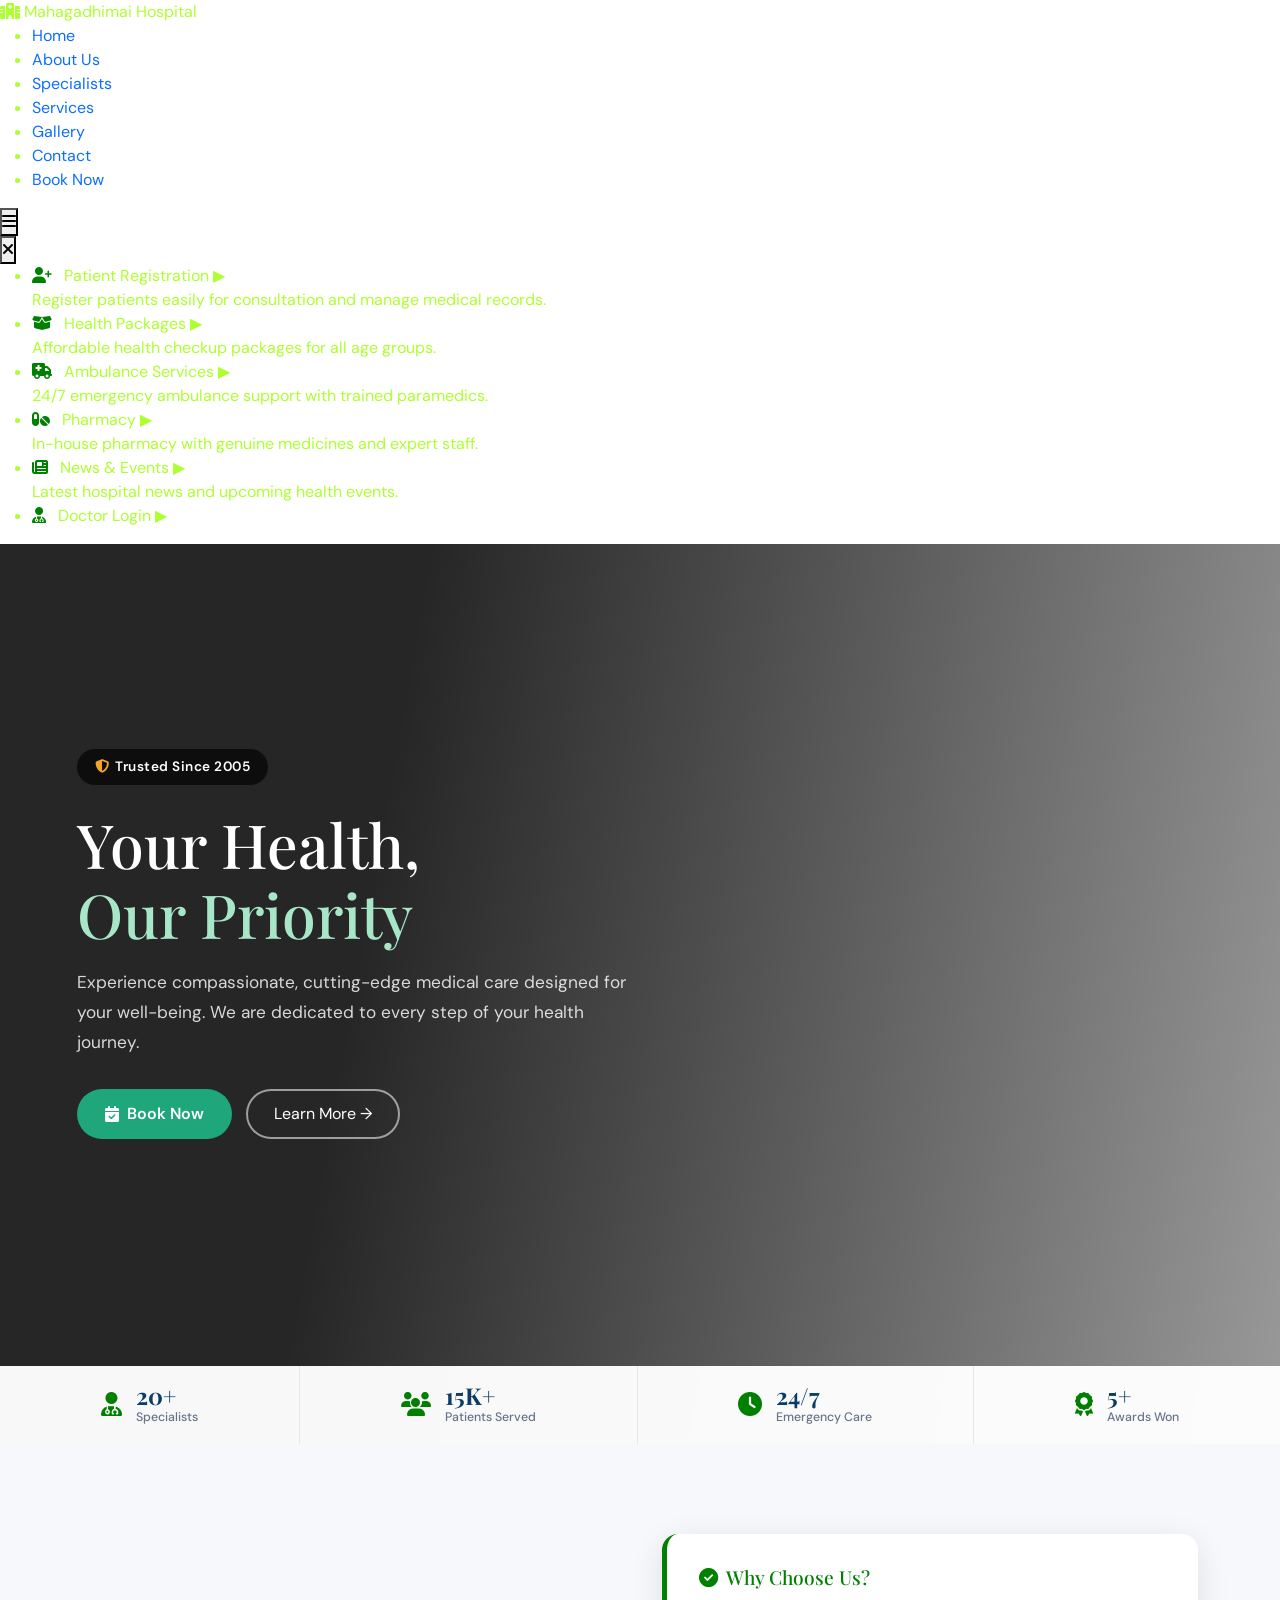
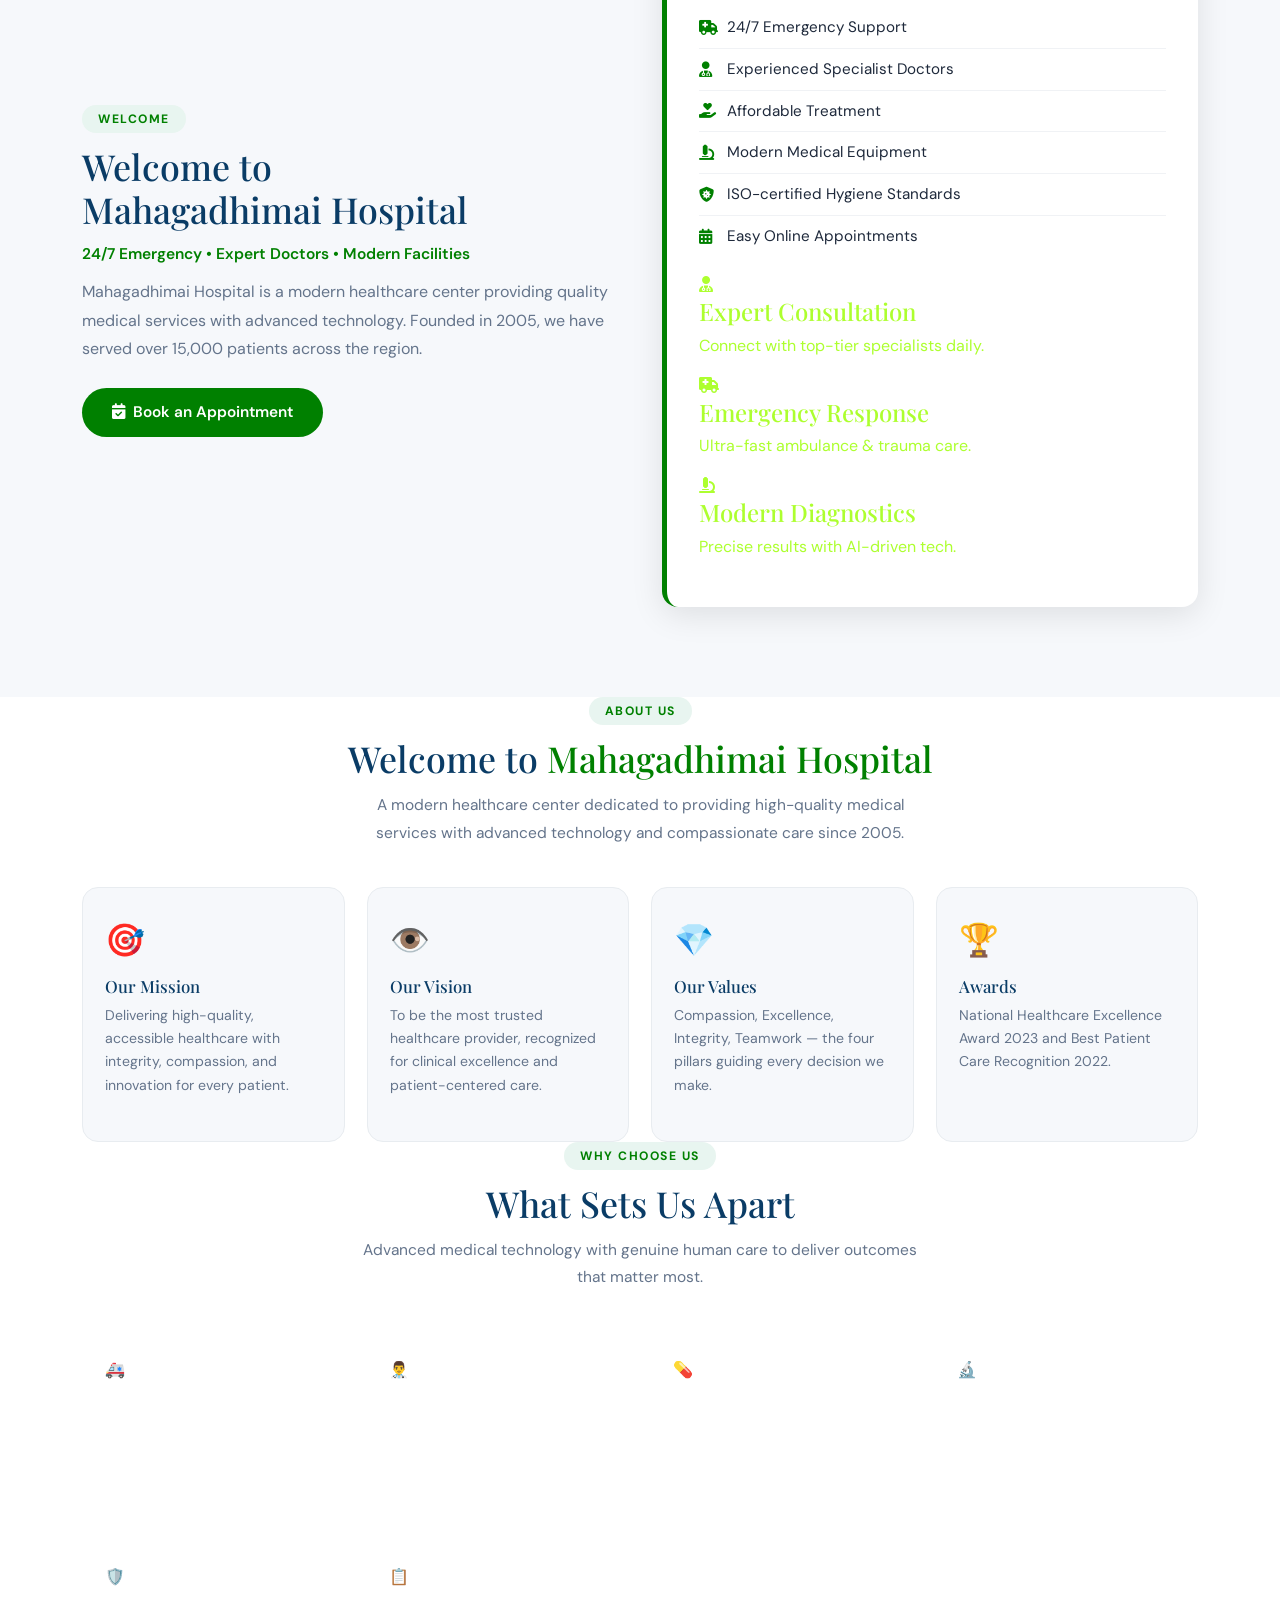
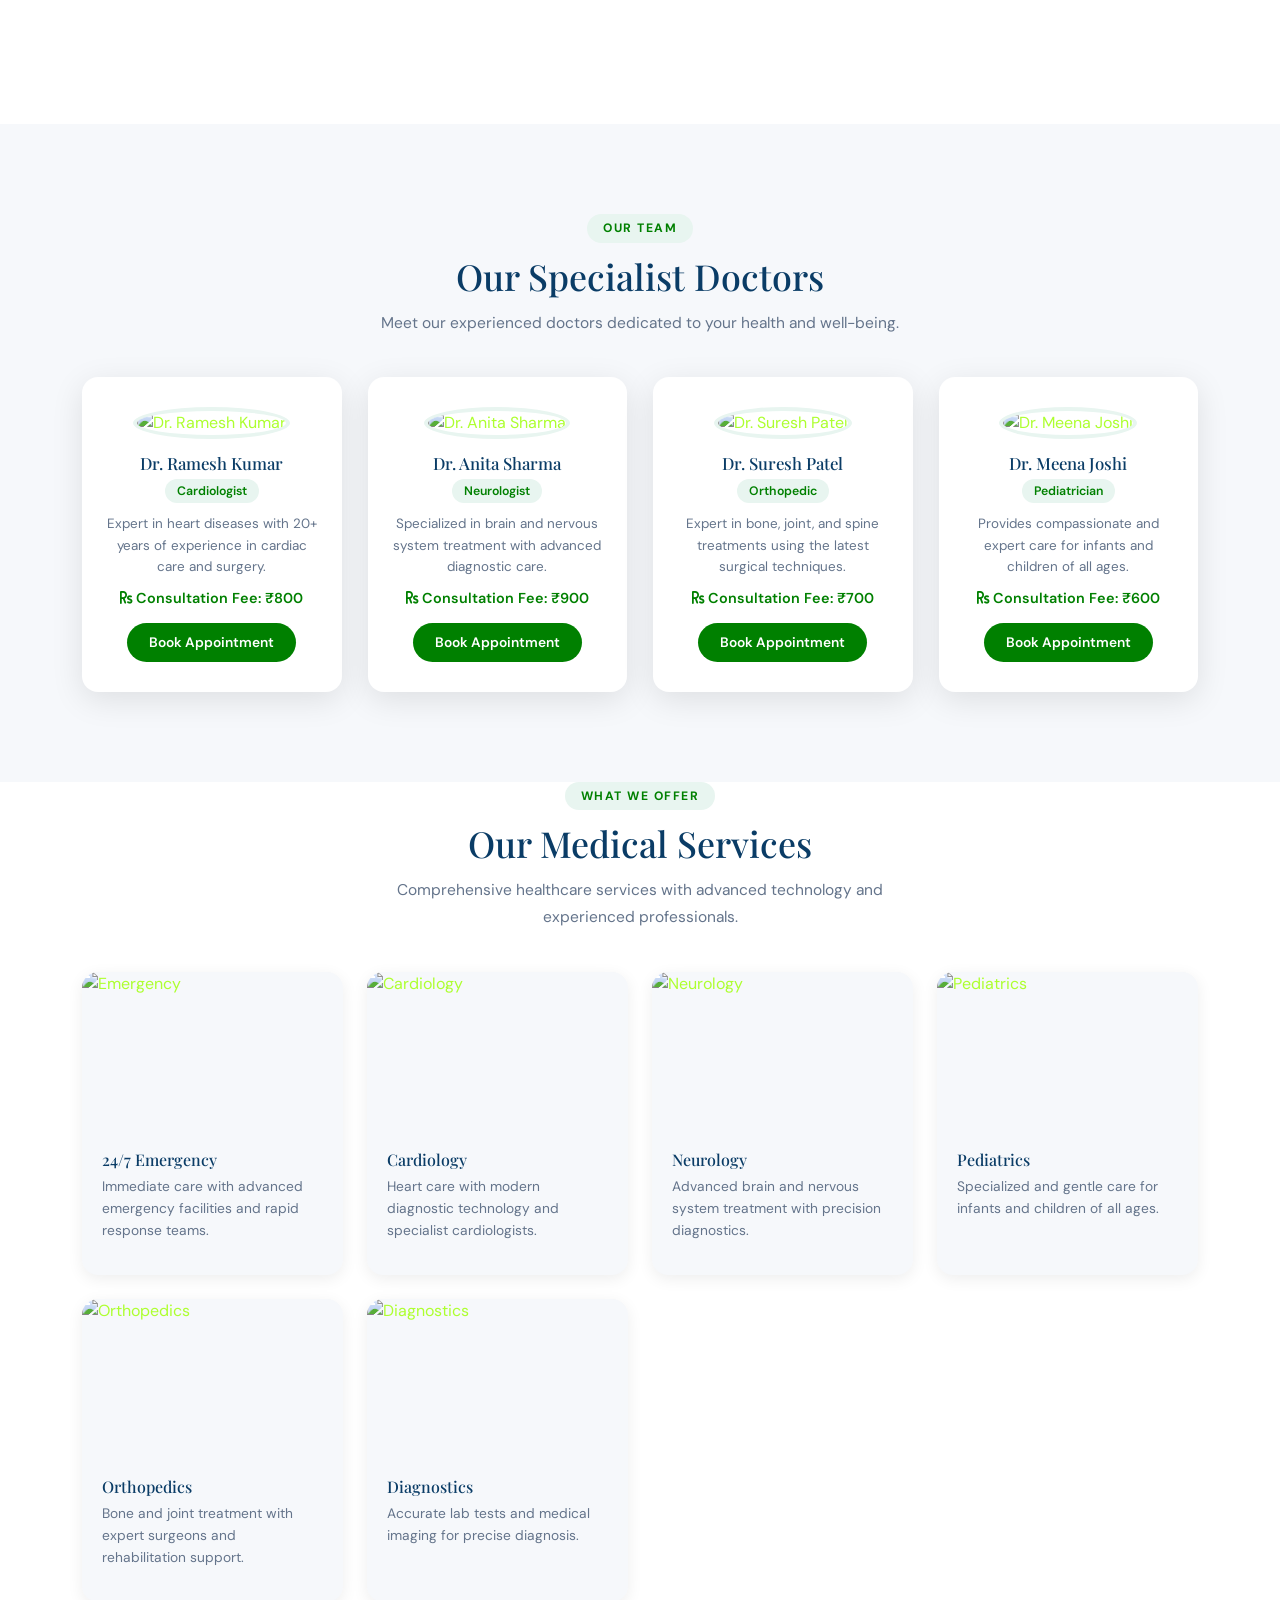
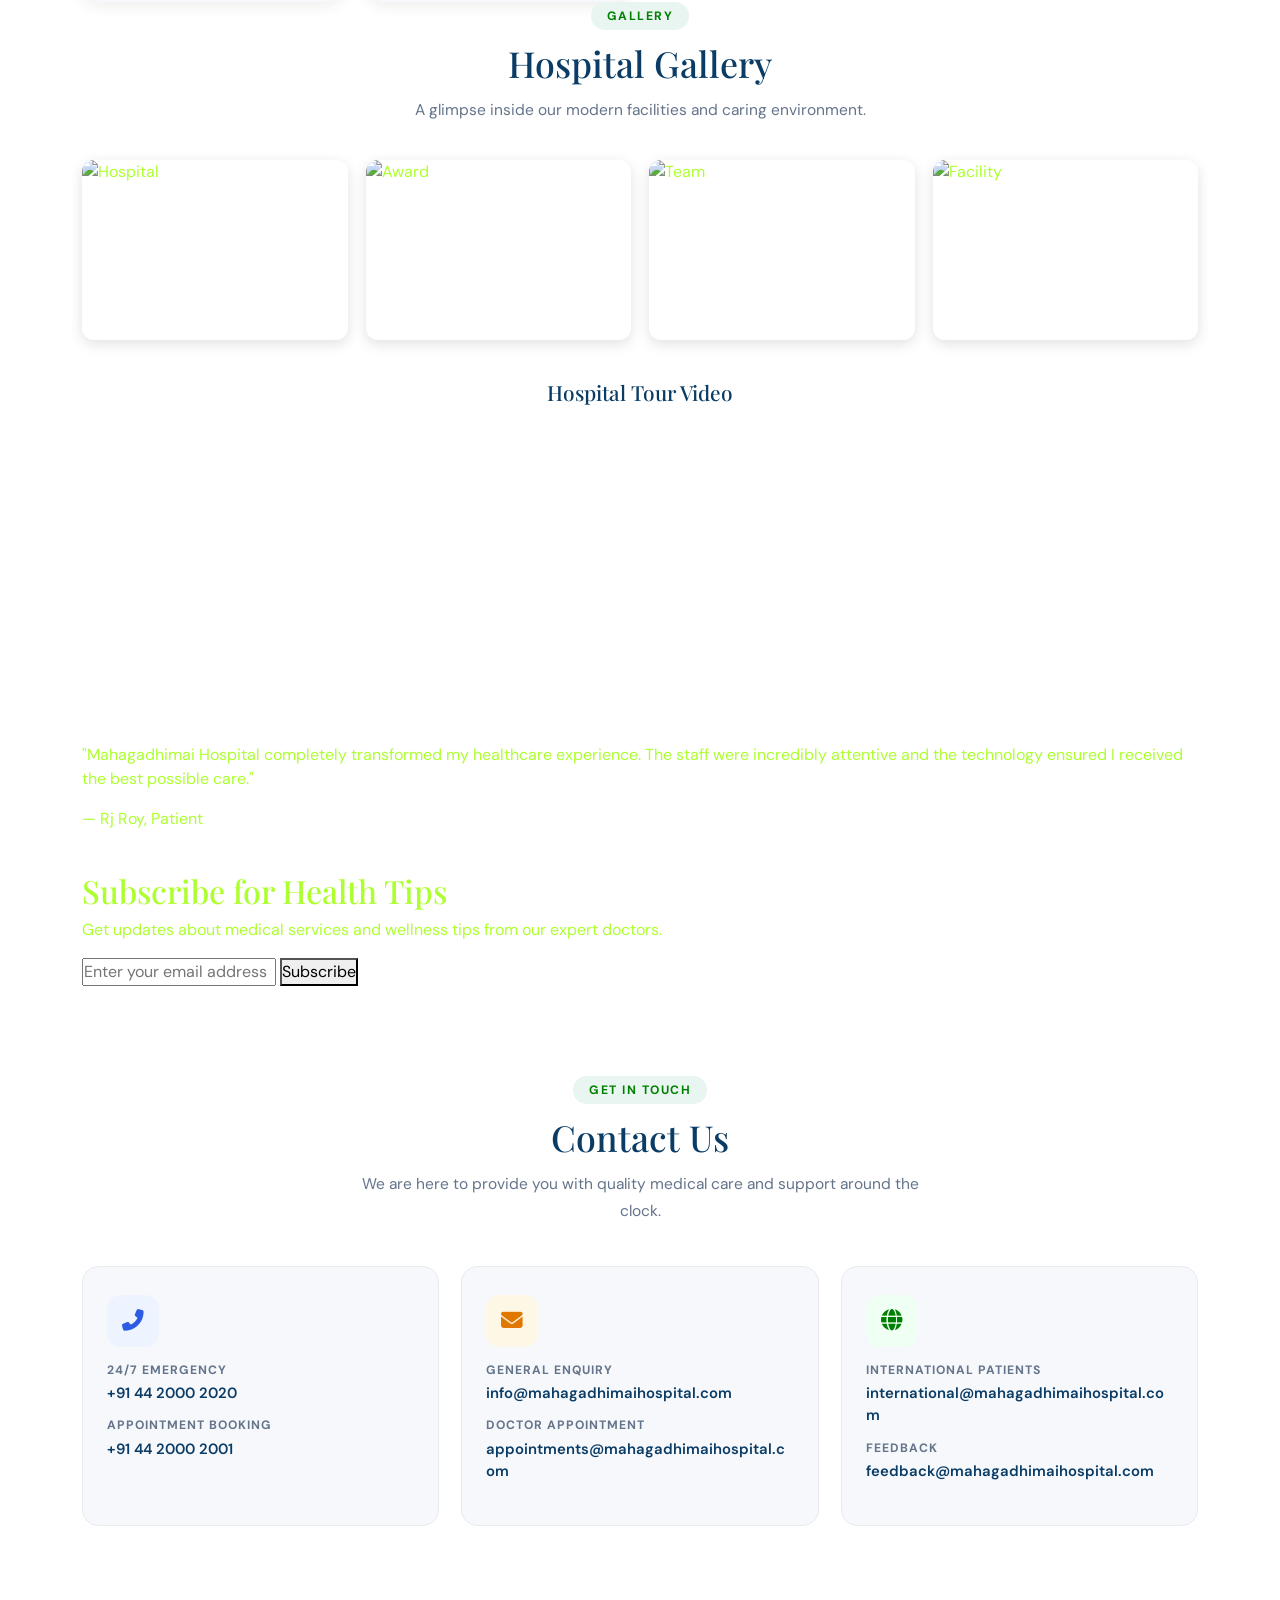
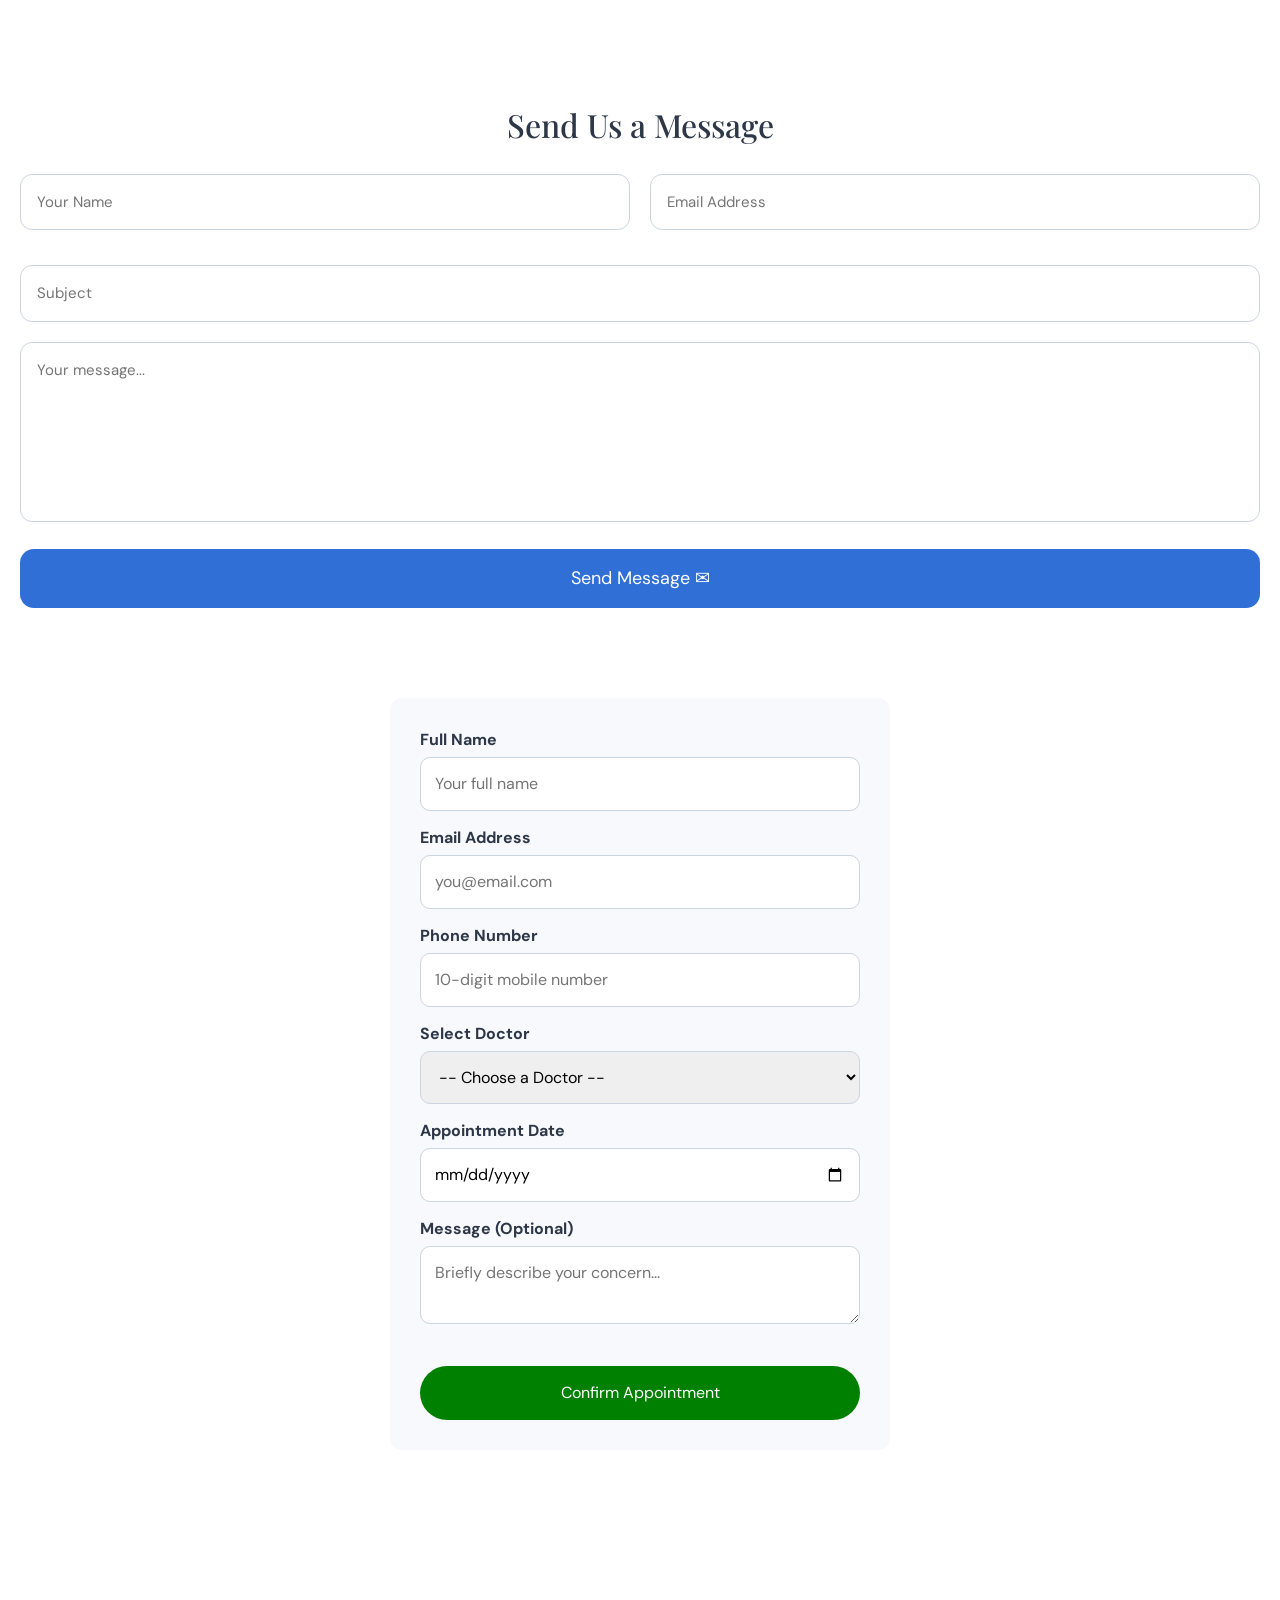
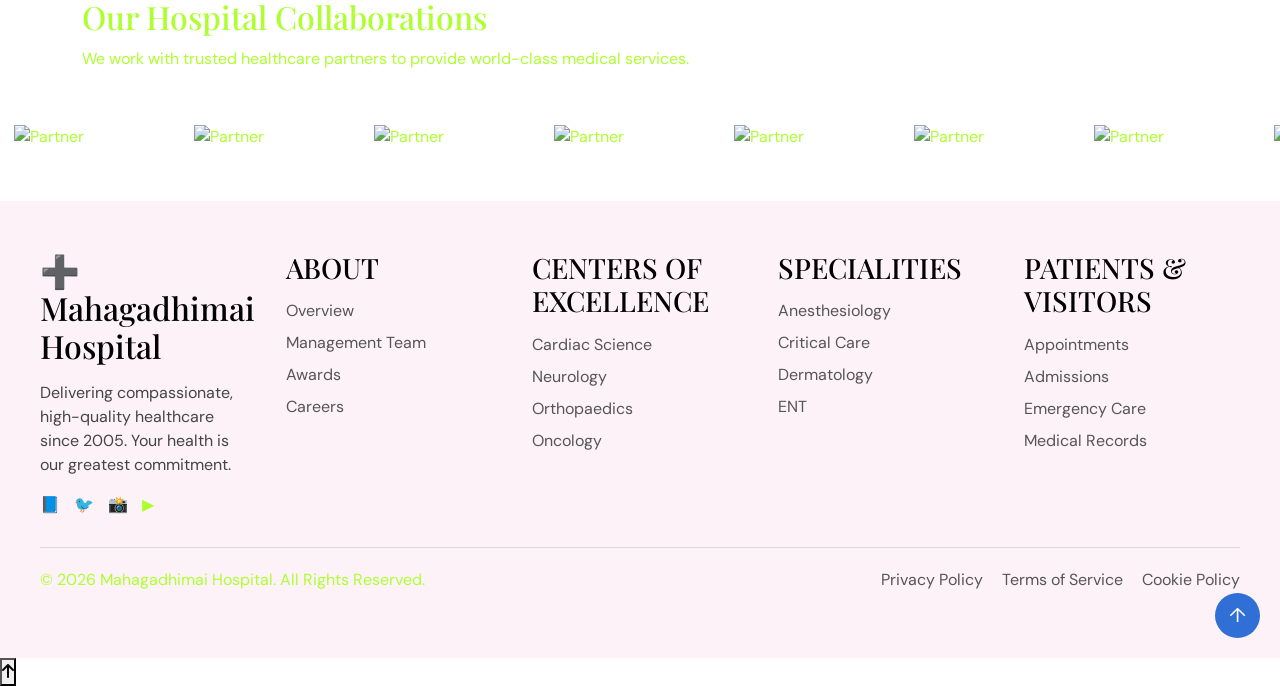
==== commit cecc99e6: "Update index.html" ====
--- a/index.html
+++ b/index.html
@@ -553,6 +553,6 @@
 
 <!-- Bootstrap JS -->
 <script src="https://cdn.jsdelivr.net/npm/bootstrap@5.3.0/dist/js/bootstrap.bundle.min.js"></script>
-<script src="best.js"></script>
+<script src="js/best.js"></script>
 </body>
 <html>
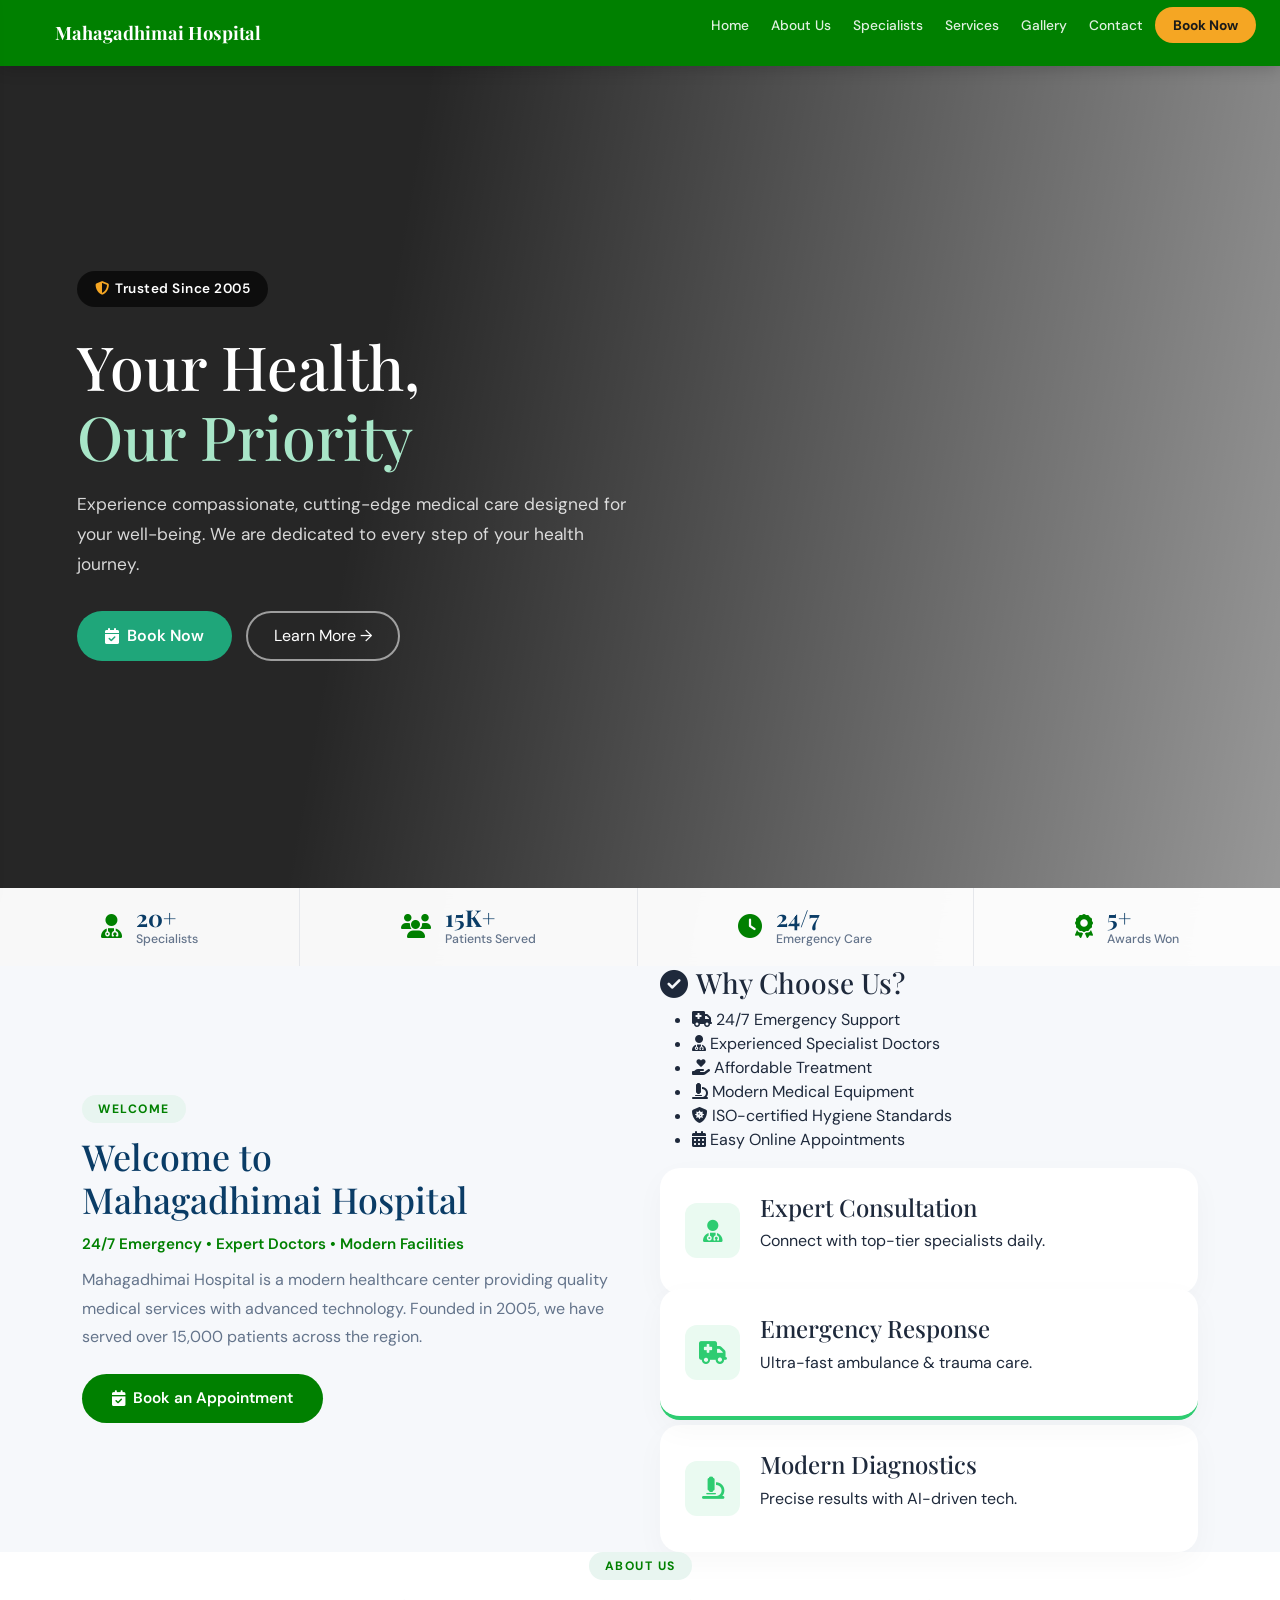
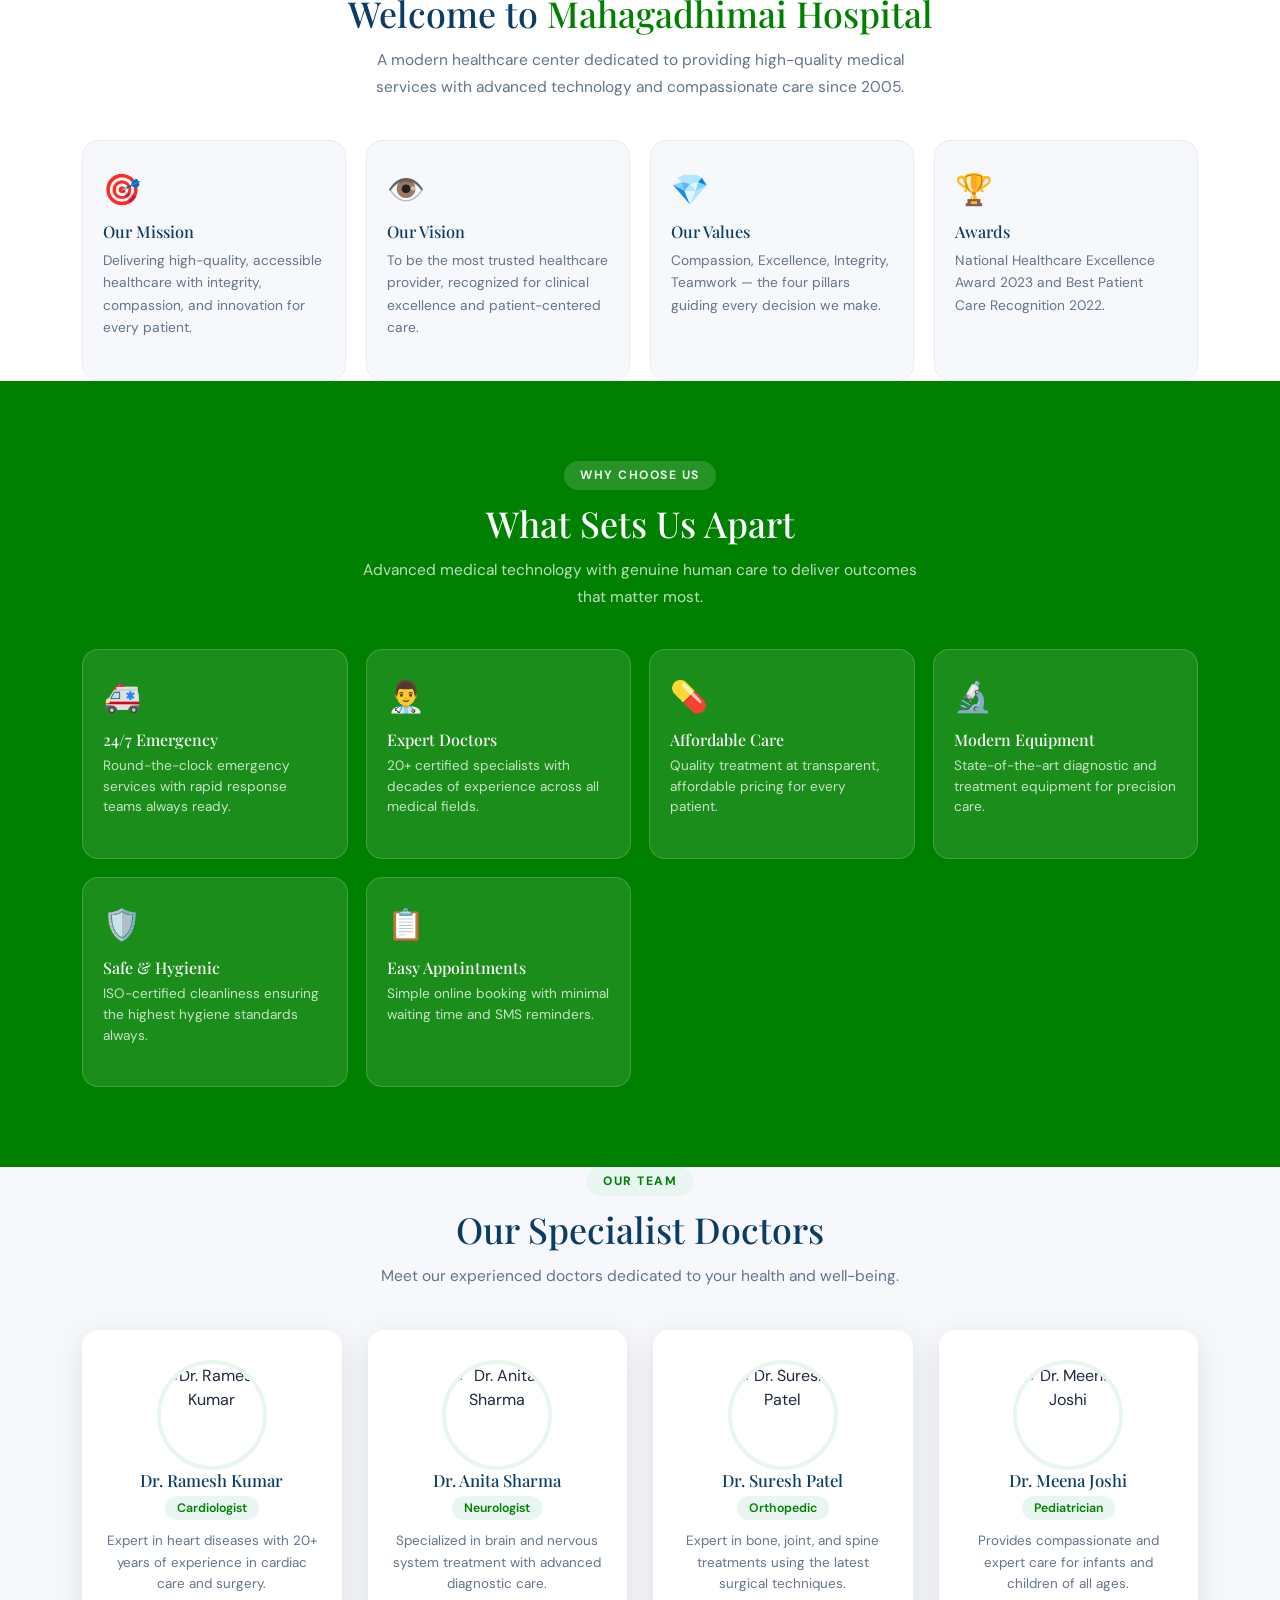
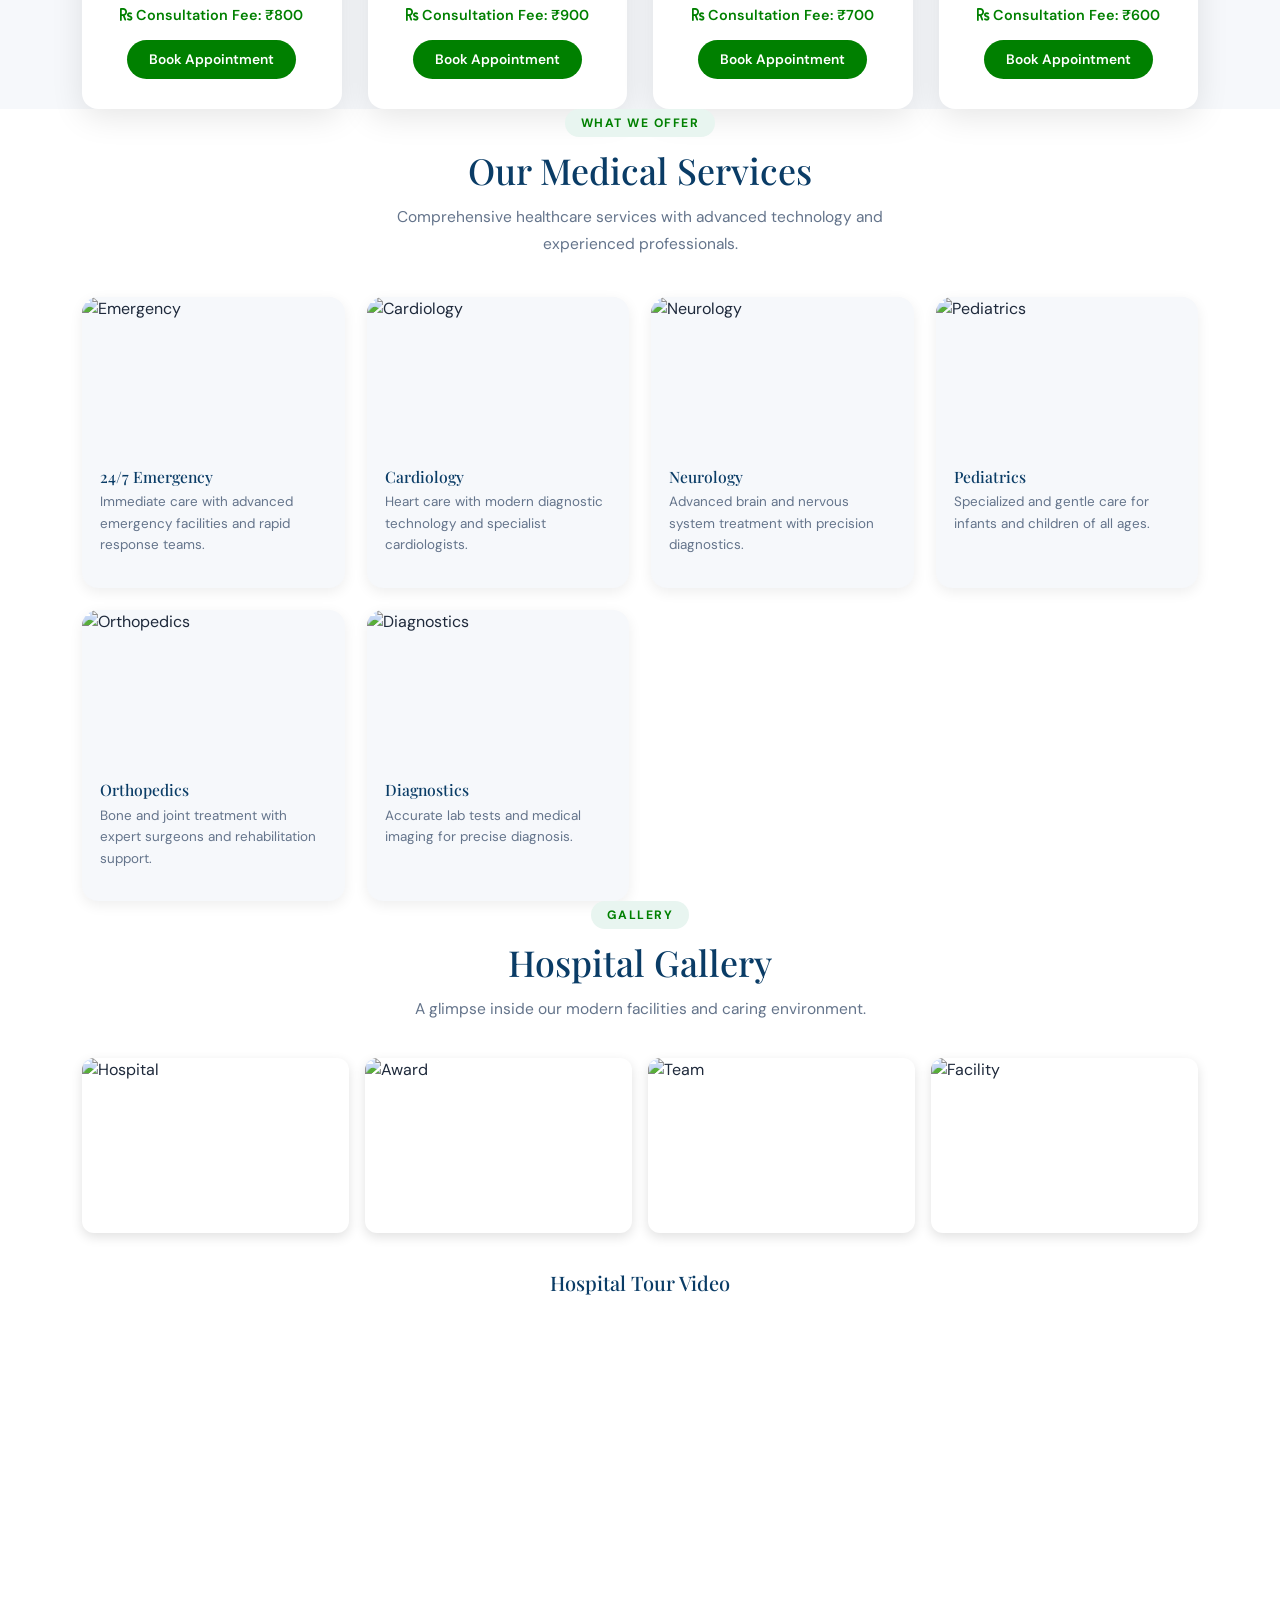
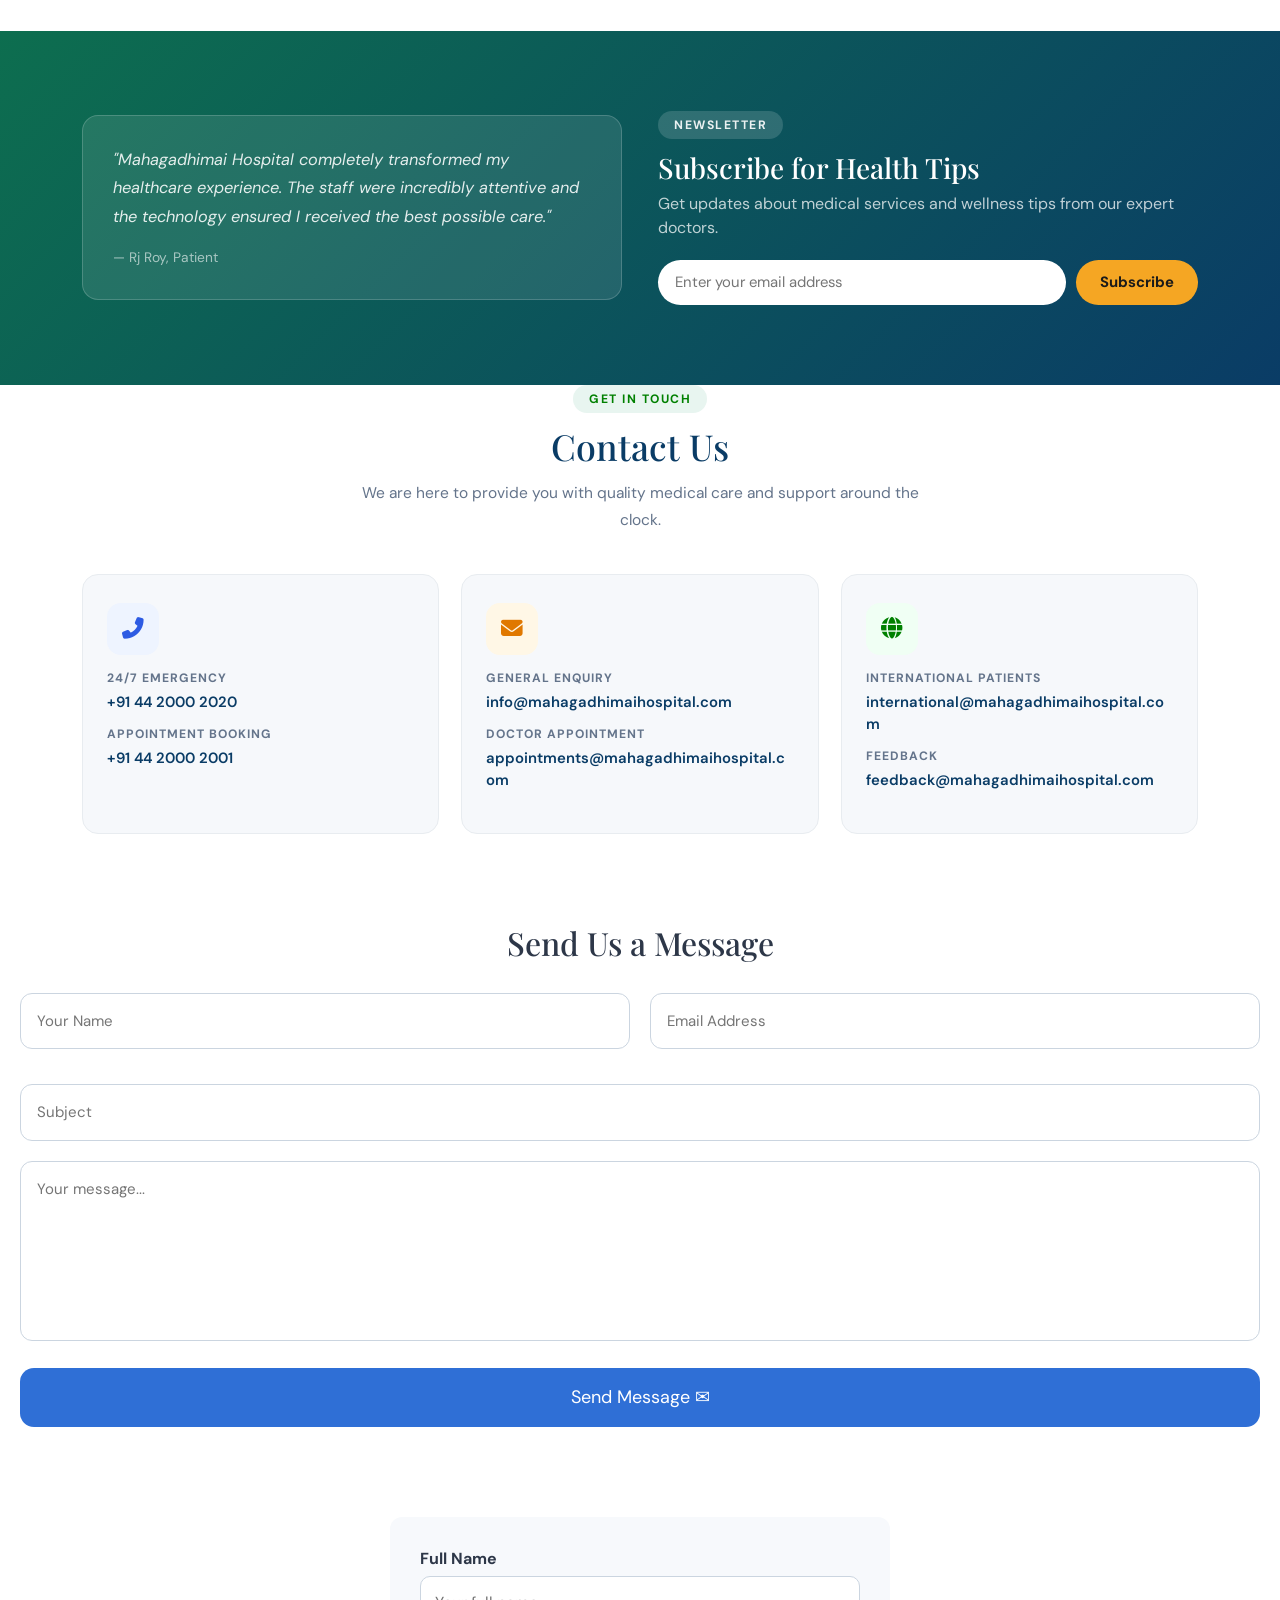
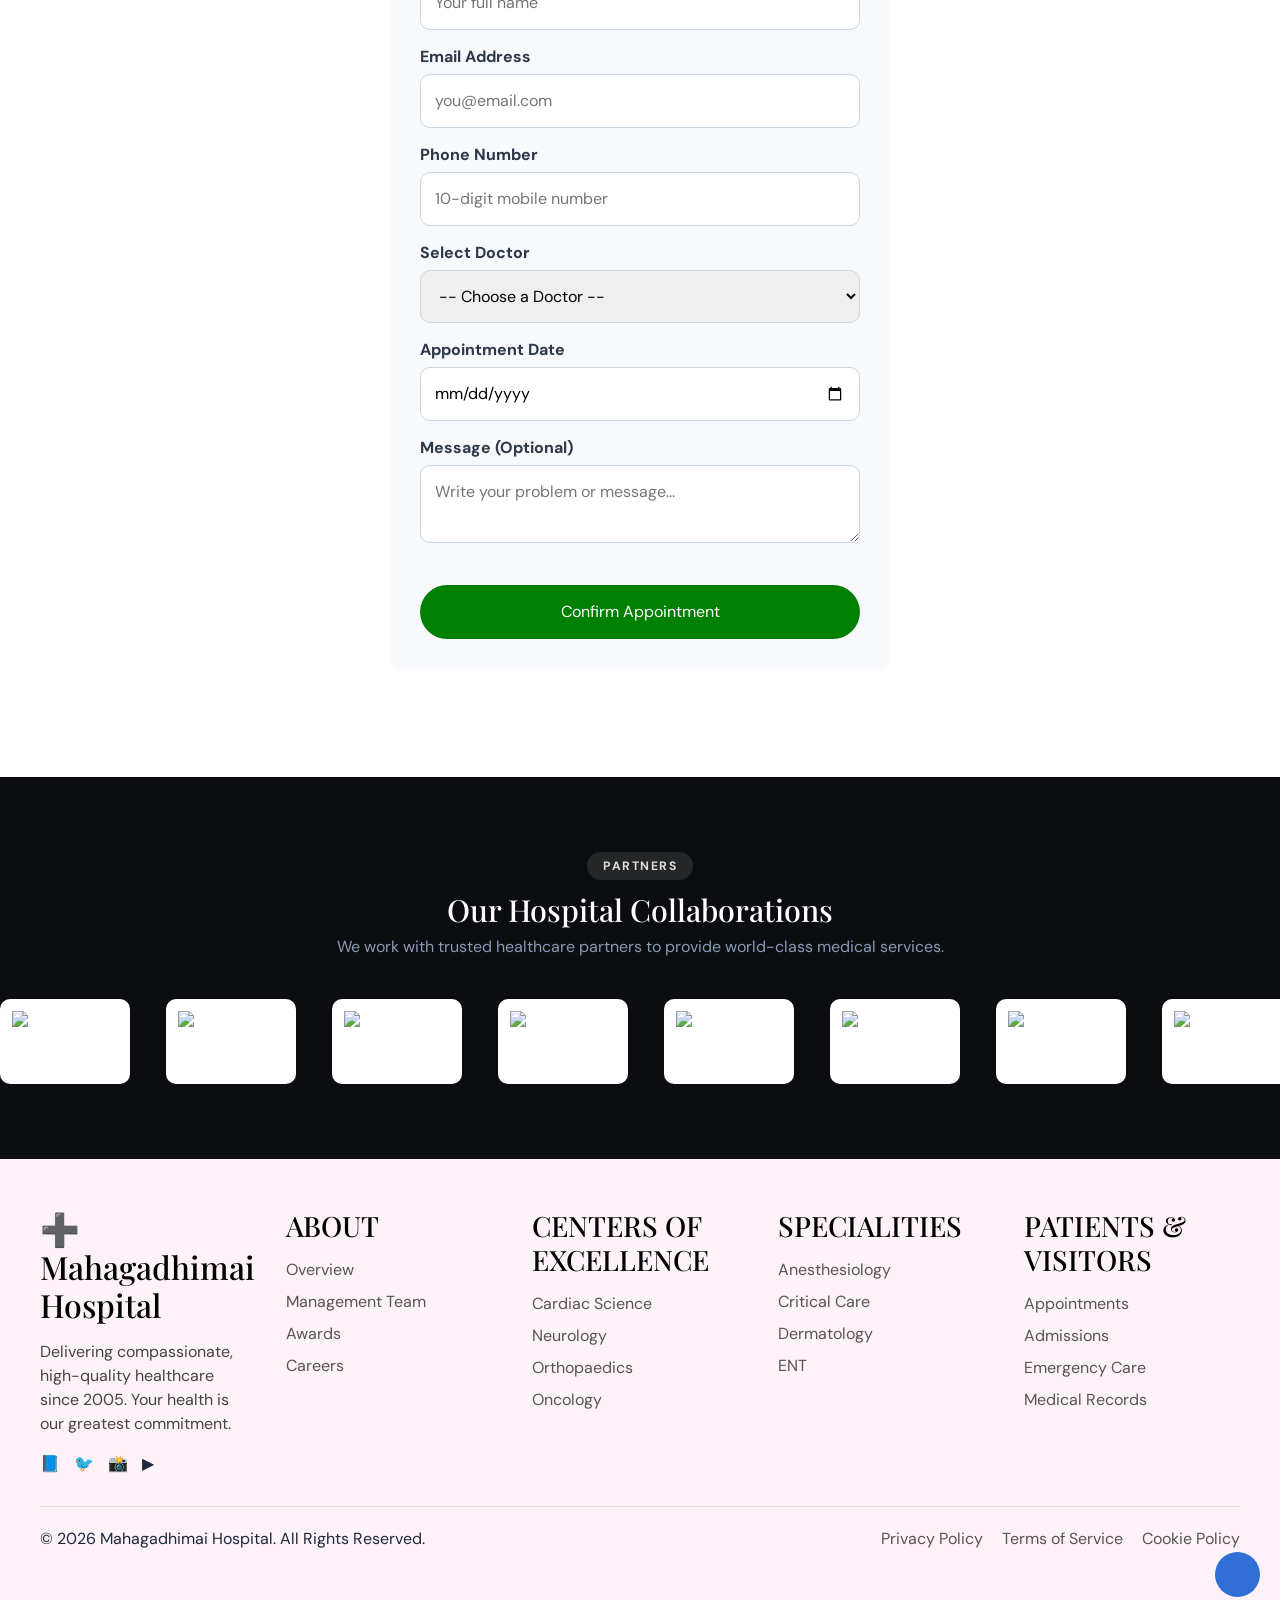
==== commit 06e286b7: "Update index.html" ====
--- a/index.html
+++ b/index.html
@@ -40,12 +40,12 @@
 </nav>
 
 <div class="mobile-nav" id="mobileNav" role="navigation" aria-label="Mobile navigation">
-  <a href="#home"       onclick="closeMobileNav()"><i class="fas fa-home" style="margin-right:8px;width:16px"></i>Home</a>
-  <a href="#about"      onclick="closeMobileNav()"><i class="fas fa-info-circle" style="margin-right:8px;width:16px"></i>About Us</a>
-  <a href="#specialist" onclick="closeMobileNav()"><i class="fas fa-user-md" style="margin-right:8px;width:16px"></i>Specialists</a>
-  <a href="#service"    onclick="closeMobileNav()"><i class="fas fa-stethoscope" style="margin-right:8px;width:16px"></i>Services</a>
-  <a href="#gallery"    onclick="closeMobileNav()"><i class="fas fa-images" style="margin-right:8px;width:16px"></i>Gallery</a>
-  <a href="#contact"    onclick="closeMobileNav()"><i class="fas fa-envelope" style="margin-right:8px;width:16px"></i>Contact</a>
+  <a href="#home"       onclick="closeMobileNav()"><i class="fas fa-home"></i>Home</a>
+  <a href="#about"      onclick="closeMobileNav()"><i class="fas fa-info-circle"></i>About Us</a>
+  <a href="#specialist" onclick="closeMobileNav()"><i class="fas fa-user-md" ></i>Specialists</a>
+  <a href="#service"    onclick="closeMobileNav()"><i class="fas fa-stethoscope"></i>Services</a>
+  <a href="#gallery"    onclick="closeMobileNav()"><i class="fas fa-images"></i>Gallery</a>
+  <a href="#contact"    onclick="closeMobileNav()"><i class="fas fa-envelope"></i>Contact</a>
   <a href="#book"       onclick="closeMobileNav()" class="m-book">
     <i class="fas fa-calendar-check" style="margin-right:8px;width:16px"></i>Book Appointment
   </a>
@@ -415,56 +415,68 @@
   </div>
 </section>
 
-<section id="contact-sec" class="fade-up">
+<section id="contact-sec">
   <h2 class="contact-title">Send Us a Message</h2>
+
   <form id="contactForm" class="contact-form">
+    
     <div class="contact-row">
       <input type="text" id="cName" placeholder="Your Name" required>
       <input type="email" id="cEmail" placeholder="Email Address" required>
     </div>
+
     <input type="text" id="cSubject" placeholder="Subject" required>
+
     <textarea id="cMessage" placeholder="Your message..."></textarea>
+
     <button type="submit" class="contact-btn">
       Send Message ✉
     </button>
+
     <p id="cMsg"></p>
+
   </form>
 </section>
 
-
 <section id="book">
-  <div class="form-box fade-up">
+  <div class="form-box">
     <form id="form">
 
       <label>Full Name</label>
-      <input id="name" type="text" placeholder="Your full name" required>
+      <input id="name" type="text" placeholder="Your full name">
+      <small id="nameErr" class="error"></small>
 
       <label>Email Address</label>
-      <input id="email" type="email" placeholder="you@email.com" required>
+      <input id="email" type="email" placeholder="you@email.com">
+      <small id="emailErr" class="error"></small>
 
       <label>Phone Number</label>
-      <input id="phone" type="tel" placeholder="10-digit mobile number" required>
+      <input id="phone" type="tel" placeholder="10-digit mobile number">
+      <small id="phoneErr" class="error"></small>
 
       <label>Select Doctor</label>
-      <select id="doctor" required>
+      <select id="doctor">
         <option value="">-- Choose a Doctor --</option>
         <option>Dr. Ramesh</option>
         <option>Dr. Anita</option>
         <option>Dr. Suresh</option>
       </select>
+      <small id="doctorErr" class="error"></small>
 
       <label>Appointment Date</label>
-      <input id="date" type="date" required>
-
-      <label>Message <span>(Optional)</span></label>
-      <textarea id="message" placeholder="Briefly describe your concern..."></textarea>
+      <input id="date" type="date">
+      <small id="dateErr" class="error"></small>
+      <label>Message (Optional)</label>
+<textarea id="message" placeholder="Write your problem or message..."></textarea>
+<small id="messageErr" class="error"></small>
 
       <button type="submit" class="btn">Confirm Appointment</button>
+
       <p id="msg"></p>
-
     </form>
   </div>
 </section>
+
 
 <section class="collab-sec">
   <div class="container">
@@ -544,7 +556,7 @@
   </div>
 
   <button class="scroll-btn" onclick="window.scrollTo({top:0, behavior:'smooth'})">
-    ↑
+
   </button>
 </footer>
 <button class="scroll-top-btn" id="scrollTopBtn" onclick="scrollToTop()" aria-label="Scroll to top">
--- a/css/best.css
+++ b/css/best.css
@@ -1,135 +1,277 @@
-
-/* GLOBAL FIX */
-*, *::before, *::after { box-sizing: border-box; margin: 0; padding: 0; }
-html {
-  scroll-behavior: smooth;
-}
-body {
-  font-family: 'DM Sans', sans-serif;
-  color: greenyellow;
-  background: white;
-  overflow-x: hidden;
-  margin: 0;
-  padding: 0;
-  width: 100%;
-}
-h1, h2, h3, h4 {
-  font-family: 'Playfair Display', serif;
-}
-a {
-  text-decoration: none;
-}
-
-/* ANIMATIONS */
-.fade-up {
-  opacity: 0;
-  transform: translateY(30px);
-  transition: opacity 0.7s ease, transform 0.7s ease;
-}
-.fade-up.visible        { opacity: 1; transform: translateY(0); }
-.fade-up-delay-1        { transition-delay: 0.10s; }
-.fade-up-delay-2        { transition-delay: 0.20s; }
-.fade-up-delay-3        { transition-delay: 0.30s; }
-.fade-up-delay-4        { transition-delay: 0.40s; }
-
-section {
-  width: 100%;
-  margin: 0;
-}
-.section-wrap {
-  padding: 90px 20px;
-}
-
-/*NAVBAR  */
-.navbar{
-  background: green;
-  padding: 0 30px;
-  height: 66px;
-  display: flex;
-  align-items: center;
-  position: sticky;
-  top: 0;
-  box-shadow: 0 2px 16px rgba(0,0,0,0.18);
-  z-index: 100;
-}
-.navbar-text {
-  color: white;
-  font-family: 'Playfair Display', serif;
-  font-size: 1.25rem;
-  font-weight: 700;
-}
-.navbar-text i {
-  margin-right: 8px;
-  color: #a8e6c8;
-}
-.navlinks {
-  display: flex;
-  align-items: center;
-  gap: 4px;
-  margin-left: auto;
-  list-style: none;
-  padding: 0;
-}
-.navlinks a {
-  color: rgba(255,255,255,0.88);
-  font-size: 0.9rem;
-  font-weight: 500;
-  padding: 8px 12px;
-  border-radius: 8px;
-  transition: background 0.2s, color 0.2s;
-  white-space: nowrap;
-}
-.navlinks a:hover {
-  background: rgba(255,255,255,0.15);
-  color: white;
-}
-.navlinks .btn-book {
-  background: var(--accent);
-  color: #1a1a1a !important;
-  border-radius: 22px;
-  padding: 8px 20px;
-  font-weight: 700;
-}
-.navlinks .btn-book:hover {
-  background: #e09510;
-}
-.mobile-btn {
-  display: none;
-  background: none;
-  border: none;
-  color: white;
-  font-size: 1.5rem;
-  margin-left: auto;
-  cursor: pointer;
-  padding: 4px 8px;
-}
-.mobile-nav {
-  display: none;
-  flex-direction: column;
-  background: var(--green);
-  border-top: 1px solid rgba(255,255,255,0.15);
-}
-.mobile-nav.open {
-  display: flex;
-}
-.mobile-nav a {
-  color: rgba(255,255,255,0.9);
-  padding: 13px 26px;
-  font-size: 0.97rem;
-  font-weight: 500;
-  border-bottom: 1px solid rgba(255,255,255,0.08);
-  transition: background 0.2s;
-}
-.mobile-nav a:hover {
-  background: rgba(255,255,255,0.10);
-}
-.mobile-nav .m-book {
-  color: var(--accent) !important;
-  font-weight: 700;
-}
-
-/*  HERO (DARK THEME FIXED)*/
-.front {
+ :root {
+      --green:       green;
+      --green-light: green;
+      --green-pale:  #e8f5f0;
+      --blue:        #0a3c66;
+      --accent:      #f5a623;
+      --pink:        #8b1b5e;
+      --gray:        #f6f8fb;
+      --text:        #1e293b;
+      --text-soft:   #64748b;
+      --radius:      16px;
+      --shadow:      0 8px 32px rgba(0,0,0,0.10);
+      --shadow-lg:   0 16px 48px rgba(0,0,0,0.16);
+      --nav-height:  66px;   /* single source of truth for navbar height */
+    }
+
+    /* ===== RESET ===== */
+    *, *::before, *::after {
+      box-sizing: border-box;
+      margin: 0;
+      padding: 0;
+    }
+    html {
+      scroll-behavior: smooth;
+      /* FIX: offset smooth scroll so content is not hidden under fixed navbar */
+      scroll-padding-top: var(--nav-height);
+      overflow-x: hidden;
+    }
+    body {
+      font-family: 'DM Sans', sans-serif;
+      color: var(--text);
+      background: #fff;
+      overflow-x: hidden;
+      /* FIX: push body content down so first section is not hidden under navbar */
+      padding-top: var(--nav-height);
+    }
+    h1, h2, h3, h4 { font-family: 'Playfair Display', serif; }
+    a { text-decoration: none; }
+    img { max-width: 100%; display: block; }
+    section, footer { width: 100%; }
+
+    /* ===== SCROLL FADE-UP ===== */
+    .fade-up {
+      opacity: 0;
+      transform: translateY(30px);
+      transition: opacity 0.7s ease, transform 0.7s ease;
+    }
+    .fade-up.visible        { opacity: 1; transform: translateY(0); }
+    .fade-up-delay-1        { transition-delay: 0.10s; }
+    .fade-up-delay-2        { transition-delay: 0.20s; }
+    .fade-up-delay-3        { transition-delay: 0.30s; }
+    .fade-up-delay-4        { transition-delay: 0.40s; }
+
+  
+    .navbar-custom {
+      background: var(--green);
+      padding: 0 24px;
+      height: var(--nav-height);
+      display: flex;
+      align-items: center;
+      /* KEY FIX: fixed so it never scrolls away */
+      position: fixed;
+      top: 0;
+      left: 0;
+      right: 0;
+      /* KEY FIX: always above ALL content */
+      z-index: 9999;
+      box-shadow: 0 2px 16px rgba(0,0,0,0.20);
+      width: 100%;
+    }
+    .navbar-brand-text {
+      color: white;
+      font-family: 'Playfair Display', serif;
+      font-size: 1.15rem;
+      font-weight: 700;
+      flex-shrink: 0;
+      display: flex;
+      align-items: center;
+      gap: 8px;
+      white-space: nowrap;
+    }
+    .navbar-brand-text i { color: green; }
+
+    /* Desktop nav links */
+    .nav-links {
+      display: flex;
+      align-items: center;
+      gap: 2px;
+      margin-left: auto;
+      list-style: none;
+      padding: 0;
+    }
+    .nav-links a {
+      color: rgba(255,255,255,0.88);
+      font-size: 0.86rem;
+      font-weight: 500;
+      padding: 7px 10px;
+      border-radius: 8px;
+      transition: background 0.2s, color 0.2s;
+      white-space: nowrap;
+      display: block;
+    }
+    .nav-links a:hover,
+    .nav-links a:focus {
+      background: rgba(255,255,255,0.15);
+      color: white;
+    }
+    .nav-links .btn-book {
+      background: var(--accent);
+      color: #1a1a1a !important;
+      border-radius: 22px;
+      padding: 8px 18px;
+      font-weight: 700;
+    }
+    .nav-links .btn-book:hover { background: #e09510; }
+
+    /* Side panel icon */
+    .menuIcon {
+      background: none;
+      border: none;
+      color: white;
+      font-size: 1rem;
+      margin-left: 6px;
+      cursor: pointer;
+      padding: 7px 10px;
+      border-radius: 8px;
+      transition: background 0.2s;
+      flex-shrink: 0;
+    }
+    .menuIcon:hover { background: rgba(255,255,255,0.15); }
+
+    /* Hamburger — hidden on desktop */
+    .hamburger-btn {
+      display: none;
+      background: none;
+      border: none;
+      color: white;
+      font-size: 1.45rem;
+      margin-left: auto;
+      cursor: pointer;
+      padding: 4px 8px;
+      flex-shrink: 0;
+      /* FIX: make tap target large enough on mobile */
+      min-width: 44px;
+      min-height: 44px;
+      align-items: center;
+      justify-content: center;
+    }
+
+    /* 
+       MOBILE NAV DRAWER
+      
+*/
+    .mobile-nav {
+      display: none;
+      flex-direction: column;
+      background: var(--green);
+      border-top: 1px solid rgba(255,255,255,0.12);
+      /* KEY FIX: fixed so it stays put even mid-scroll */
+      position: fixed;
+      top: var(--nav-height);
+      left: 0;
+      right: 0;
+      /* KEY FIX: just below navbar, above everything else */
+      z-index: 9998;
+      box-shadow: 0 8px 24px rgba(0,0,0,0.25);
+      /* smooth open animation */
+      transform: translateY(-8px);
+      opacity: 0;
+      transition: transform 0.25s ease, opacity 0.25s ease;
+      pointer-events: none;
+    }
+    .mobile-nav.open {
+      display: flex;
+      transform: translateY(0);
+      opacity: 1;
+      pointer-events: all;
+    }
+    .mobile-nav a {
+      color: rgba(255,255,255,0.92);
+      padding: 14px 24px;
+      font-size: 0.97rem;
+      font-weight: 500;
+      border-bottom: 1px solid rgba(255,255,255,0.08);
+      transition: background 0.2s, padding-left 0.2s;
+      display: block;
+    }
+    .mobile-nav a:hover,
+    .mobile-nav a:focus {
+      background: rgba(255,255,255,0.12);
+      padding-left: 30px;
+      color: white;
+    }
+    .mobile-nav .m-book {
+      color: var(--accent) !important;
+      font-weight: 700;
+    }
+
+    /* Dark overlay when mobile menu is open */
+    .nav-overlay {
+      display: none;
+      position: fixed;
+      inset: 0;
+      top: var(--nav-height);
+      background: rgba(0,0,0,0.40);
+      z-index: 9997;
+    }
+    .nav-overlay.active { display: block; }
+
+    /* 
+       SIDE PANEL
+ */
+    .panel-overlay {
+      display: none;
+      position: fixed;
+      inset: 0;
+      background: rgba(0,0,0,0.45);
+      z-index: 10000;
+    }
+    .panel-overlay.active { display: block; }
+
+    .menuSide {
+      position: fixed;
+      top: 0;
+      left: -300px;
+      width: 275px;
+      height: 100vh;
+      background: white;
+      box-shadow: 4px 0 24px rgba(0,0,0,0.18);
+      padding-top: 68px;
+      transition: left 0.32s cubic-bezier(.4,0,.2,1);
+      /* KEY FIX: above overlay */
+      z-index: 10001;
+      overflow-y: auto;
+    }
+    .menuSide.open { left: 0; }
+    .side-close {
+      position: absolute;
+      top: 18px; right: 16px;
+      background: none; border: none;
+      font-size: 1.3rem; cursor: pointer;
+      color: var(--text-soft);
+      min-width: 44px; min-height: 44px;
+      display: flex; align-items: center; justify-content: center;
+    }
+    .menuSide ul { list-style: none; padding: 0; margin: 0; }
+    .menuItem {
+      padding: 15px 20px;
+      font-size: 0.94rem;
+      color: var(--blue);
+      font-weight: 500;
+      border-bottom: 1px solid #eef0f5;
+      cursor: pointer;
+      transition: background 0.2s;
+    }
+    .menuItem:hover { background: var(--green-pale); color: var(--green); }
+    .menuItem .arrow {
+      float: right;
+      font-size: 0.76rem;
+      transition: transform 0.3s;
+    }
+    .menuItem.open .arrow { transform: rotate(90deg); }
+    .menuItem .text {
+      display: none;
+      font-size: 0.81rem;
+      color: var(--text-soft);
+      margin-top: 8px;
+      font-weight: 400;
+      line-height: 1.5;
+    }
+    .menuItem.open .text { display: block; }
+
+    /* HERO  */
+   .front {
   position: relative;
   height: 100vh;
   min-height: 520px;
@@ -330,140 +472,151 @@
   box-shadow: 0 6px 20px rgba(13,110,79,0.30);
   color: white;
 }
-
-/* HOME / INTRO */
-.home-grid {
-  display: grid;
-  grid-template-columns: 1fr 1fr;
-  gap: 44px;
-  align-items: center;
-}
-.home-text .tagline {
-  font-size: 0.97rem;
-  color: var(--green);
-  font-weight: 600;
-  margin-bottom: 12px;
-}
-.home-text .desc {
-  color: var(--text-soft);
-  line-height: 1.78;
-  margin-bottom: 24px;
-}
-.why-card-home {
-  background: white;
-  border-radius: var(--radius);
-  padding: 32px;
-  box-shadow: var(--shadow);
-  border-left: 5px solid var(--green);
-}
-.why-card-home h3 {
-  color: var(--green);
-  margin-bottom: 18px;
-  font-size: 1.2rem;
-}
-.why-card-home ul {
-  list-style: none;
-  padding: 0;
-}
-.why-card-home li {
-  padding: 9px 0;
-  color: var(--text);
-  font-size: 0.95rem;
-  border-bottom: 1px solid #f0f2f5;
+    /*  HOME GRID */
+    .home-grid {
+      display: grid;
+      grid-template-columns: 1fr 1fr;
+      gap: 40px;
+      align-items: center;
+    }
+    .home-text .tagline {
+      font-size: 0.95rem;
+      color: var(--green);
+      font-weight: 600;
+      margin-bottom: 10px;
+    }
+    .home-text .desc {
+      color: var(--text-soft);
+      line-height: 1.78;
+      margin-bottom: 22px;
+    }
+    .why-card {
+      background: white;
+      border-radius: var(--radius);
+      padding: 30px;
+      box-shadow: var(--shadow);
+      border-left: 5px solid var(--green);
+    }
+    .why-card h3 { color: var(--green); margin-bottom: 16px; font-size: 1.15rem; }
+    .why-card ul { list-style: none; padding: 0; }
+    .why-card li {
+      padding: 8px 0;
+      color: var(--text);
+      font-size: 0.93rem;
+      border-bottom: 1px solid #f0f2f5;
+      display: flex;
+      align-items: center;
+      gap: 10px;
+    }
+    .why-card li:last-child { border-bottom: none; }
+    .why-card li i { color: var(--green); width: 16px; flex-shrink: 0; }
+    .glass-card {
+  background: #ffffff;
+  padding: 25px;
+  border-radius: 20px;
   display: flex;
   align-items: center;
-  gap: 10px;
-}
-.why-card-home li:last-child {
-  border-bottom: none;
-}
-.why-card-home li i {
-  color: var(--green);
-  width: 18px;
-}
-
-/* ABOUT CARDS */
-.about-grid {
-  display: grid;
-  grid-template-columns: repeat(auto-fit, minmax(230px, 1fr));
-  gap: 22px;
-  margin-top: 40px;
-}
-.info-card {
-  background: var(--gray);
-  border-radius: var(--radius);
-  padding: 28px 22px;
-  border: 1px solid #e8ecf0;
-  transition: transform 0.3s, box-shadow 0.3s;
-}
-.info-card:hover {
-  transform: translateY(-6px);
-  box-shadow: var(--shadow);
-}
-.info-card .card-icon {
-  font-size: 2rem;
-  margin-bottom: 12px;
-}
-.info-card h3 {
-  font-size: 1.05rem;
-  color: var(--blue);
-  margin-bottom: 8px;
-}
-.info-card p {
-  font-size: 0.88rem;
-  color: var(--text-soft);
-  line-height: 1.65;
-}
-
-/* CHOOSE US */
-.choose-section {
-  padding: 90px 0;
-  background: var(--green);
-}
-.choose-section .section-title {
-  color: white;
-}
-.choose-section .section-tag {
-  background: rgba(255,255,255,0.15);
-  color: rgba(255,255,255,0.9);
-}
-.choose-section .section-sub {
-  color: rgba(255,255,255,0.75);
-}
-.choose-grid {
-  display: grid;
-  grid-template-columns: repeat(auto-fit, minmax(230px, 1fr));
   gap: 20px;
-  margin-top: 40px;
-}
-.choose-card {
-  background: rgba(255,255,255,0.10);
-  border: 1px solid rgba(255,255,255,0.20);
-  border-radius: var(--radius);
-  padding: 26px 22px;
-  color: white;
-  transition: background 0.3s, transform 0.3s;
-}
-.choose-card:hover {
-  background: rgba(255,255,255,0.17);
+  box-shadow: 0 10px 30px rgba(0,0,0,0.03);
+  transition: transform 0.3s ease;
+  
+  /* Desktop: 3 cards in one row (accounting for gaps) */
+  flex: 1 1 calc(33.333% - 20px); 
+  min-width: 280px; /* Prevents cards from getting too thin */
+}
+
+.glass-card.active {
+  border-bottom: 4px solid #2ecc71; /* Highlight style */
   transform: translateY(-5px);
 }
-.choose-card .cicon {
-  font-size: 2rem;
-  margin-bottom: 12px;
-}
-.choose-card h3 {
-  font-size: 1.03rem;
-  margin-bottom: 8px;
-}
-.choose-card p {
-  font-size: 0.87rem;
-  color: rgba(255,255,255,0.77);
-  line-height: 1.55;
-}
-
-/* DOCTOR CARDS */
-.doctor-grid {
+
+/* Responsive Breakpoints */
+
+/* Tablet View: 2 cards per row */
+@media (max-width: 992px) {
+  .glass-card {
+    flex: 1 1 calc(50% - 20px);
+  }
+}
+
+/* Mobile View: 1 card per row */
+@media (max-width: 600px) {
+  .glass-card {
+    flex: 1 1 100%;
+  }
+  .home-text {
+    text-align: center;
+  }
+}
+
+/* Button & Icon Styling from Image */
+.btn-book-link {
+  color: #3498db;
+  text-decoration: none;
+  font-weight: 600;
+  display: inline-flex;
+  align-items: center;
+  gap: 8px;
+  margin-top: 20px;
+}
+
+.icon-box {
+  background: #eafaf1;
+  color: #2ecc71;
+  width: 55px;
+  height: 55px;
+  border-radius: 12px;
+  display: flex;
+  align-items: center;
+  justify-content: center;
+  font-size: 1.4rem;
+}
+
+    /*ABOUT CARDS  */
+    .about-grid {
+      display: grid;
+      grid-template-columns: repeat(auto-fit, minmax(220px, 1fr));
+      gap: 20px;
+      margin-top: 38px;
+    }
+    .info-card {
+      background: var(--gray);
+      border-radius: var(--radius);
+      padding: 26px 20px;
+      border: 1px solid #e8ecf0;
+      transition: transform 0.3s, box-shadow 0.3s;
+    }
+    .info-card:hover { transform: translateY(-6px); box-shadow: var(--shadow); }
+    .info-card .card-icon { font-size: 1.9rem; margin-bottom: 10px; }
+    .info-card h3 { font-size: 1.02rem; color: var(--blue); margin-bottom: 7px; }
+    .info-card p  { font-size: 0.86rem; color: var(--text-soft); line-height: 1.63; }
+
+    /* ===== CHOOSE US ===== */
+    .choose-sec { padding: 80px 0; background: var(--green); width: 100%; }
+    .choose-sec .section-title { color: white; }
+    .choose-sec .section-tag   { background: rgba(255,255,255,0.15); color: rgba(255,255,255,0.9); }
+    .choose-sec .section-sub   { color: rgba(255,255,255,0.74); }
+    .choose-grid {
+      display: grid;
+      grid-template-columns: repeat(auto-fit, minmax(220px, 1fr));
+      gap: 18px;
+      margin-top: 38px;
+    }
+    .choose-card {
+      background: rgba(255,255,255,0.10);
+      border: 1px solid rgba(255,255,255,0.18);
+      border-radius: var(--radius);
+      padding: 24px 20px;
+      color: white;
+      transition: background 0.3s, transform 0.3s;
+    }
+    .choose-card:hover { background: rgba(255,255,255,0.17); transform: translateY(-5px); }
+    .choose-card .ci { font-size: 1.9rem; margin-bottom: 10px; }
+    .choose-card h3  { font-size: 1rem; margin-bottom: 7px; }
+    .choose-card p   { font-size: 0.85rem; color: rgba(255,255,255,0.76); line-height: 1.53; }
+
+    /* DOCTOR CARDS */
+  .doctor-grid {
   display: grid;
   grid-template-columns: repeat(auto-fit, minmax(240px, 1fr));
   gap: 26px;
@@ -494,6 +647,10 @@
   font-size: 1.05rem;
   color: var(--blue);
   margin-bottom: 5px;
+}
+.doctor-card img {
+  display: block;
+  margin: 0 auto;   /* centers image */
 }
 .dept-badge {
   display: inline-block;
@@ -533,157 +690,110 @@
   color: white;
 }
 
-/* SERVICE CARDS */
-.services-grid {
-  display: grid;
-  grid-template-columns: repeat(auto-fit, minmax(235px, 1fr));
-  gap: 24px;
-  margin-top: 40px;
-}
-.ser {
-  background: var(--gray);
-  border-radius: var(--radius);
-  overflow: hidden;
-  box-shadow: 0 4px 16px rgba(0,0,0,0.07);
-  transition: transform 0.35s, box-shadow 0.35s;
-  cursor: pointer;
-}
-.ser:hover {
-  transform: translateY(-8px);
-  box-shadow: var(--shadow-lg);
-}
-.ser img {
-  width: 100%;
-  height: 160px;
-  object-fit: cover;
-  display: block;
-}
-.ser-body {
-  padding: 18px 20px;
-}
-.ser h4 {
-  font-size: 1rem;
-  color: var(--blue);
-  margin-bottom: 6px;
-}
-.ser p {
-  font-size: 0.86rem;
-  color: var(--text-soft);
-  line-height: 1.6;
-}
-
-/* GALLERY */
-.gallery-grid {
-  display: grid;
-  grid-template-columns: repeat(auto-fit, minmax(220px, 1fr));
-  gap: 18px;
-  margin-top: 36px;
-}
-.gallery-img {
-  width: 100%;
-  height: 180px;
-  object-fit: cover;
-  border-radius: 12px;
-  box-shadow: 0 4px 14px rgba(0,0,0,0.12);
-  display: block;
-  transition: transform 0.3s, box-shadow 0.3s;
-}
-.gallery-img:hover {
-  transform: scale(1.04);
-  box-shadow: 0 10px 28px rgba(0,0,0,0.22);
-}
-.video-box {
-  margin-top: 40px;
-  text-align: center;
-}
-.video-box h3 {
-  font-size: 1.3rem;
-  color: var(--blue);
-  margin-bottom: 16px;
-}
-.video-box video {
-  border-radius: 14px;
-  max-width: 100%;
-  width: 560px;
-  box-shadow: var(--shadow);
-}
-
-/* REVIEW + SUBSCRIBE */
-.review-sub-section {
-  padding: 90px 0;
-  background: linear-gradient(135deg, #0d6e4f 0%, #0a3c66 100%);
-}
-.review-grid {
-  display: grid;
-  grid-template-columns: 1fr 1fr;
-  gap: 40px;
-  align-items: center;
-}
-.review-card-box {
-  background: rgba(255,255,255,0.10);
-  border: 1px solid rgba(255,255,255,0.20);
-  border-radius: var(--radius);
-  padding: 32px;
-}
-.review-card-box p {
-  font-size: 1.05rem;
-  line-height: 1.75;
-  color: rgba(255,255,255,0.9);
-  margin-bottom: 16px;
-  font-style: italic;
-}
-.review-card-box span {
-  font-size: 0.88rem;
-  color: rgba(255,255,255,0.62);
-}
-.subscribe-block h2 {
-  font-size: 1.8rem;
-  color: white;
-  margin-bottom: 10px;
-}
-.subscribe-block p {
-  color: rgba(255,255,255,0.75);
-  margin-bottom: 22px;
-}
-.subscribe-row {
-  display: flex;
-  gap: 10px;
-  flex-wrap: wrap;
-}
-.subscribe-row input {
-  flex: 1;
-  min-width: 200px;
-  padding: 12px 18px;
-  border-radius: 30px;
-  border: none;
-  font-size: 0.95rem;
-  outline: none;
-  font-family: 'DM Sans', sans-serif;
-}
-.subscribe-row button {
-  background: var(--accent);
-  color: #1a1a1a;
-  border: none;
-  padding: 12px 26px;
-  border-radius: 30px;
-  font-size: 0.95rem;
-  font-weight: 700;
-  cursor: pointer;
-  font-family: 'DM Sans', sans-serif;
-  transition: background 0.2s;
-}
-.subscribe-row button:hover {
-  background: #e09510;
-}
-#subMsg {
-  color: #a8e6c8;
-  margin-top: 10px;
-  font-size: 0.9rem;
-  display: none;
-}
-
-/* CONTACT */
-.contact-cards {
+
+    /*  SERVICE CARDS  */
+    .services-grid {
+      display: grid;
+      grid-template-columns: repeat(auto-fit, minmax(230px, 1fr));
+      gap: 22px;
+      margin-top: 38px;
+    }
+    .ser {
+      background: var(--gray);
+      border-radius: var(--radius);
+      overflow: hidden;
+      box-shadow: 0 4px 14px rgba(0,0,0,0.07);
+      transition: transform 0.35s, box-shadow 0.35s;
+      cursor: pointer;
+      opacity: 0;
+      transform: translateY(30px);
+    }
+    .ser.visible {
+      opacity: 1;
+      transform: translateY(0);
+      transition: opacity 0.7s ease, transform 0.7s ease;
+    }
+    .ser:hover { transform: translateY(-8px); box-shadow: var(--shadow-lg); }
+    .ser img   { width: 100%; height: 155px; object-fit: cover; display: block; }
+    .ser-body  { padding: 16px 18px; }
+    .ser h4    { font-size: 0.98rem; color: var(--blue); margin-bottom: 5px; }
+    .ser p     { font-size: 0.84rem; color: var(--text-soft); line-height: 1.6; }
+
+    /* GALLERY  */
+    .gallery-grid {
+      display: grid;
+      grid-template-columns: repeat(auto-fit, minmax(210px, 1fr));
+      gap: 16px;
+      margin-top: 34px;
+    }
+    .gallery-img {
+      width: 100%; height: 175px;
+      object-fit: cover;
+      border-radius: 12px;
+      box-shadow: 0 4px 12px rgba(0,0,0,0.12);
+      display: block;
+      transition: transform 0.3s, box-shadow 0.3s;
+    }
+    .gallery-img:hover { transform: scale(1.04); box-shadow: 0 10px 26px rgba(0,0,0,0.20); }
+    .video-box { margin-top: 38px; text-align: center; }
+    .video-box h3 { font-size: 1.25rem; color: var(--blue); margin-bottom: 14px; }
+    .video-box video { border-radius: 14px; max-width: 100%; width: 550px; box-shadow: var(--shadow); }
+
+    /*  REVIEW + SUBSCRIBE  */
+    .rev-sub-sec {
+      padding: 80px 0;
+      background: linear-gradient(135deg, #0d6e4f 0%, #0a3c66 100%);
+      width: 100%;
+    }
+    .rev-grid {
+      display: grid;
+      grid-template-columns: 1fr 1fr;
+      gap: 36px;
+      align-items: center;
+    }
+    .rev-card {
+      background: rgba(255,255,255,0.10);
+      border: 1px solid rgba(255,255,255,0.18);
+      border-radius: var(--radius);
+      padding: 30px;
+    }
+    .rev-card p {
+      font-size: 1.02rem;
+      line-height: 1.75;
+      color: rgba(255,255,255,0.88);
+      margin-bottom: 14px;
+      font-style: italic;
+    }
+    .rev-card span { font-size: 0.86rem; color: rgba(255,255,255,0.60); }
+    .sub-block h2  { font-size: 1.75rem; color: white; margin-bottom: 8px; }
+    .sub-block p   { color: rgba(255,255,255,0.74); margin-bottom: 20px; }
+    .sub-row { display: flex; gap: 10px; flex-wrap: wrap; }
+    .sub-row input {
+      flex: 1; min-width: 190px;
+      padding: 11px 17px;
+      border-radius: 30px;
+      border: none;
+      font-size: 0.93rem;
+      outline: none;
+      font-family: 'DM Sans', sans-serif;
+    }
+    .sub-row button {
+      background: var(--accent);
+      color: #1a1a1a;
+      border: none;
+      padding: 11px 24px;
+      border-radius: 30px;
+      font-size: 0.93rem;
+      font-weight: 700;
+      cursor: pointer;
+      font-family: 'DM Sans', sans-serif;
+      transition: background 0.2s;
+    }
+    .sub-row button:hover { background: #e09510; }
+    #subMsg { color: #a8e6c8; margin-top: 8px; font-size: 0.88rem; display: none; }
+
+    /*  CONTACT  */
+    .contact-cards {
   display: grid;
   grid-template-columns: repeat(auto-fit, minmax(240px, 1fr));
   gap: 22px;
@@ -789,9 +899,9 @@
   font-weight: bold;
   display: none;
 }
-
-/* BOOK FORM*/
-#book {
+    /*  FORMS */
+   
+    #book {
   width: 100%;
   min-height: 100vh;
   background: url("https://static.vecteezy.com/system/resources/previews/029/284/412/original/healthcare-theme-3d-illustration-of-an-empty-emergency-room-ai-generative-free-photo.jpg") no-repeat center center;
@@ -837,45 +947,39 @@
   font-weight: bold;
   display: none;
 }
-
-
-/* COLLAB*/
-.collaboration {
-  width: 100vw;
-  margin-left: calc(-50vw + 50%);
-  background: black;
-  color: white;
-  padding: 80px 0;
-  text-align: center;
-}
-.collab-sub {
-  margin-top: 10px;
-  margin-bottom: 40px;
-}
-.logo-slider {
-  overflow: hidden;
-}
-.logo-track {
-  display: flex;
-  gap: 40px;
-  animation: logoslide 22s linear infinite;
-  width: max-content;
-}
-.logo-track img {
-  width: 140px;
-  height: 90px;
-  background: white;
-  padding: 14px;
-  border-radius: 10px;
-  object-fit: contain;
-}
-@keyframes logoslide {
-  from { transform: translateX(0); }
-  to   { transform: translateX(-50%); }
-}
-
-/* FOOTER */
-.footer {
+    /* ===== COLLABORATION ===== */
+    .collab-sec {
+      background: #0b0d10;
+      color: white;
+      padding: 75px 0;
+      text-align: center;
+      overflow: hidden;
+      width: 100%;
+    }
+    .collab-sec h2 { font-size: 1.9rem; margin-bottom: 7px; }
+    .collab-sub    { color: #8a9ab5; margin-bottom: 40px; }
+    .logo-slider   { overflow: hidden; width: 100%; }
+    .logo-track {
+      display: flex;
+      gap: 36px;
+      animation: logoslide 22s linear infinite;
+      width: max-content;
+    }
+    .logo-track img {
+      width: 130px; height: 85px;
+      object-fit: contain;
+      background: white;
+      padding: 12px;
+      border-radius: 10px;
+      flex-shrink: 0;
+    }
+    @keyframes logoslide {
+      from { transform: translateX(0); }
+      to   { transform: translateX(-50%); }
+    }
+
+    /* ===== FOOTER ===== */
+    footer {
   background: #fdf2f8; 
   width: 100vw;
   margin-left: calc(-50vw + 50%);
@@ -941,43 +1045,147 @@
   z-index: 10;
 }
 
-/* RESPONSIVE */
-@media (max-width: 768px) {
-  .navlinks      { display: none; }
-  .mobile-btn    { display: block; }
-  .front-content { padding: 0 24px 100px; }
-  .stats-bar     { position: relative; }
-  .front         { height: auto; min-height: 100vh; }
-  .form-box      { padding: 24px 18px; }
-  .section-wrap  { padding: 64px 0; }
-  .choose-section { padding: 64px 0; }
-  .review-sub-section { padding: 64px 0; }
-  .collaboration { padding: 60px 0; }
-  .home-grid, .review-grid, .contact-row { grid-template-columns: 1fr; flex-direction: column; }
-}
-@media (max-width: 480px) {
-  .front-buttons { flex-direction: column; align-items: flex-start; }
-  .stat-item {
-    flex: 1 1 100%;
-    border-right: none;
-    border-bottom: 1px solid #e5e7eb;
-  }
-  .navbar { padding: 0 16px; }
-  .navbar-text { font-size: 1.05rem; }
-}
-/* CSS VARIABLES */
-:root {
-  --green:      green;
-  --green-light:green;
-  --green-pale:  #e8f5f0;
-  --blue:        #0a3c66;
-  --accent:      #f5a623;
-  --pink:        #8b1b5e;
-  --white:       #ffffff;
-  --gray:        #f6f8fb;
-  --text:        #1e293b;
-  --text-soft:   #64748b;
-  --radius:      16px;
-  --shadow:      0 8px 32px rgba(0,0,0,0.10);
-  --shadow-lg:   0 16px 48px rgba(0,0,0,0.16);
-}
+     
+    /* ===== SCROLL TO TOP ===== */
+    .scroll-top-btn {
+      position: fixed;
+      bottom: 24px;
+      right: 24px;
+      background: var(--green);
+      color: white;
+      border: none;
+      width: 46px;
+      height: 46px;
+      border-radius: 50%;
+      font-size: 1.1rem;
+      cursor: pointer;
+      box-shadow: var(--shadow);
+      display: flex;
+      align-items: center;
+      justify-content: center;
+      transition: background 0.2s, transform 0.2s, opacity 0.3s;
+      z-index: 8000;
+      opacity: 0;
+      pointer-events: none;
+    }
+    .scroll-top-btn.visible {
+      opacity: 1;
+      pointer-events: all;
+    }
+    .scroll-top-btn:hover {
+      background: var(--green-light);
+      transform: translateY(-3px);
+    }
+
+    /* =======================================================
+       RESPONSIVE — TABLET  (max-width: 992px)
+    ======================================================= */
+    @media (max-width: 992px) {
+      .home-grid { grid-template-columns: 1fr; gap: 28px; }
+      .rev-grid  { grid-template-columns: 1fr; gap: 28px; }
+      .stat-item { flex: 1 1 50%; }
+      .stat-item:nth-child(2) { border-right: none; }
+      /* slightly smaller nav brand */
+      .navbar-brand-text { font-size: 1.05rem; }
+    }
+
+    /* =======================================================
+       RESPONSIVE — MOBILE  (max-width: 768px)
+    ======================================================= */
+    @media (max-width: 768px) {
+      /* NAVBAR */
+      .nav-links     { display: none; }
+      .hamburger-btn { display: flex; }  /* show hamburger */
+
+      /* HERO */
+      .hero {
+        height: auto;
+        min-height: calc(100svh - var(--nav-height));
+      }
+      .hero-content { padding: 60px 20px 100px; align-items: flex-start; }
+      .hero-left h1 { font-size: clamp(1.7rem, 8vw, 2.6rem); }
+
+      /* STATS */
+      .stats-bar { position: relative; }
+      .stat-item { flex: 1 1 50%; padding: 13px 16px; }
+
+      /* SECTIONS */
+      .sec, .sec-alt { padding: 56px 0; }
+      .choose-sec, .rev-sub-sec { padding: 56px 0; }
+      .collab-sec { padding: 50px 0; }
+
+      /* FORMS */
+      .form-row-2  { flex-direction: column; gap: 0; }
+      .form-box    { padding: 22px 16px; }
+      .book-wrapper { max-width: 100%; }
+
+      /* SUBSCRIBE */
+      .sub-row { flex-direction: column; }
+      .sub-row input, .sub-row button { width: 100%; min-width: unset; }
+
+      /* BUTTON full width */
+      .btn-solid { width: 100%; justify-content: center; }
+
+      /* GRIDS — single column */
+      .doctor-grid   { grid-template-columns: 1fr; }
+      .about-grid    { grid-template-columns: 1fr; }
+      .choose-grid   { grid-template-columns: 1fr; }
+      .services-grid { grid-template-columns: 1fr; }
+      .contact-cards { grid-template-columns: 1fr; }
+      .gallery-grid  { grid-template-columns: 1fr 1fr; }
+
+      /* VIDEO */
+      .video-box video { width: 100%; }
+
+      /* SIDE PANEL */
+      .menuSide { width: 260px; }
+
+      /* SECTION title */
+      .section-title { font-size: 1.55rem; }
+    }
+
+    /* =======================================================
+       RESPONSIVE — SMALL MOBILE  (max-width: 480px)
+    ======================================================= */
+    @media (max-width: 480px) {
+      /* NAVBAR */
+      .navbar-custom { padding: 0 14px; height: 58px; }
+      :root { --nav-height: 58px; }
+      .navbar-brand-text { font-size: 0.92rem; }
+
+      /* HERO buttons stack */
+      .hero-buttons { flex-direction: column; align-items: stretch; }
+      .btn-hp, .btn-ho {
+        width: 100%;
+        justify-content: center;
+        text-align: center;
+      }
+
+      /* STATS — one per row */
+      .stat-item {
+        flex: 1 1 100%;
+        border-right: none;
+        border-bottom: 1px solid #e5e7eb;
+      }
+      .stat-item:last-child { border-bottom: none; }
+
+      /* GALLERY single column */
+      .gallery-grid { grid-template-columns: 1fr; }
+
+      /* FOOTER */
+      .footer-grid { grid-template-columns: 1fr 1fr; gap: 18px; }
+
+      /* SECTIONS */
+      .sec, .sec-alt { padding: 48px 0; }
+      .form-box { padding: 18px 14px; }
+
+      /* SIDE PANEL — full width */
+      .menuSide { width: 100%; left: -100%; }
+      .menuSide.open { left: 0; }
+
+      /* COLLAB logos */
+      .logo-track img { width: 110px; height: 70px; padding: 10px; }
+
+      /* WHY CARD */
+      .why-card { padding: 22px 18px; }
+    }
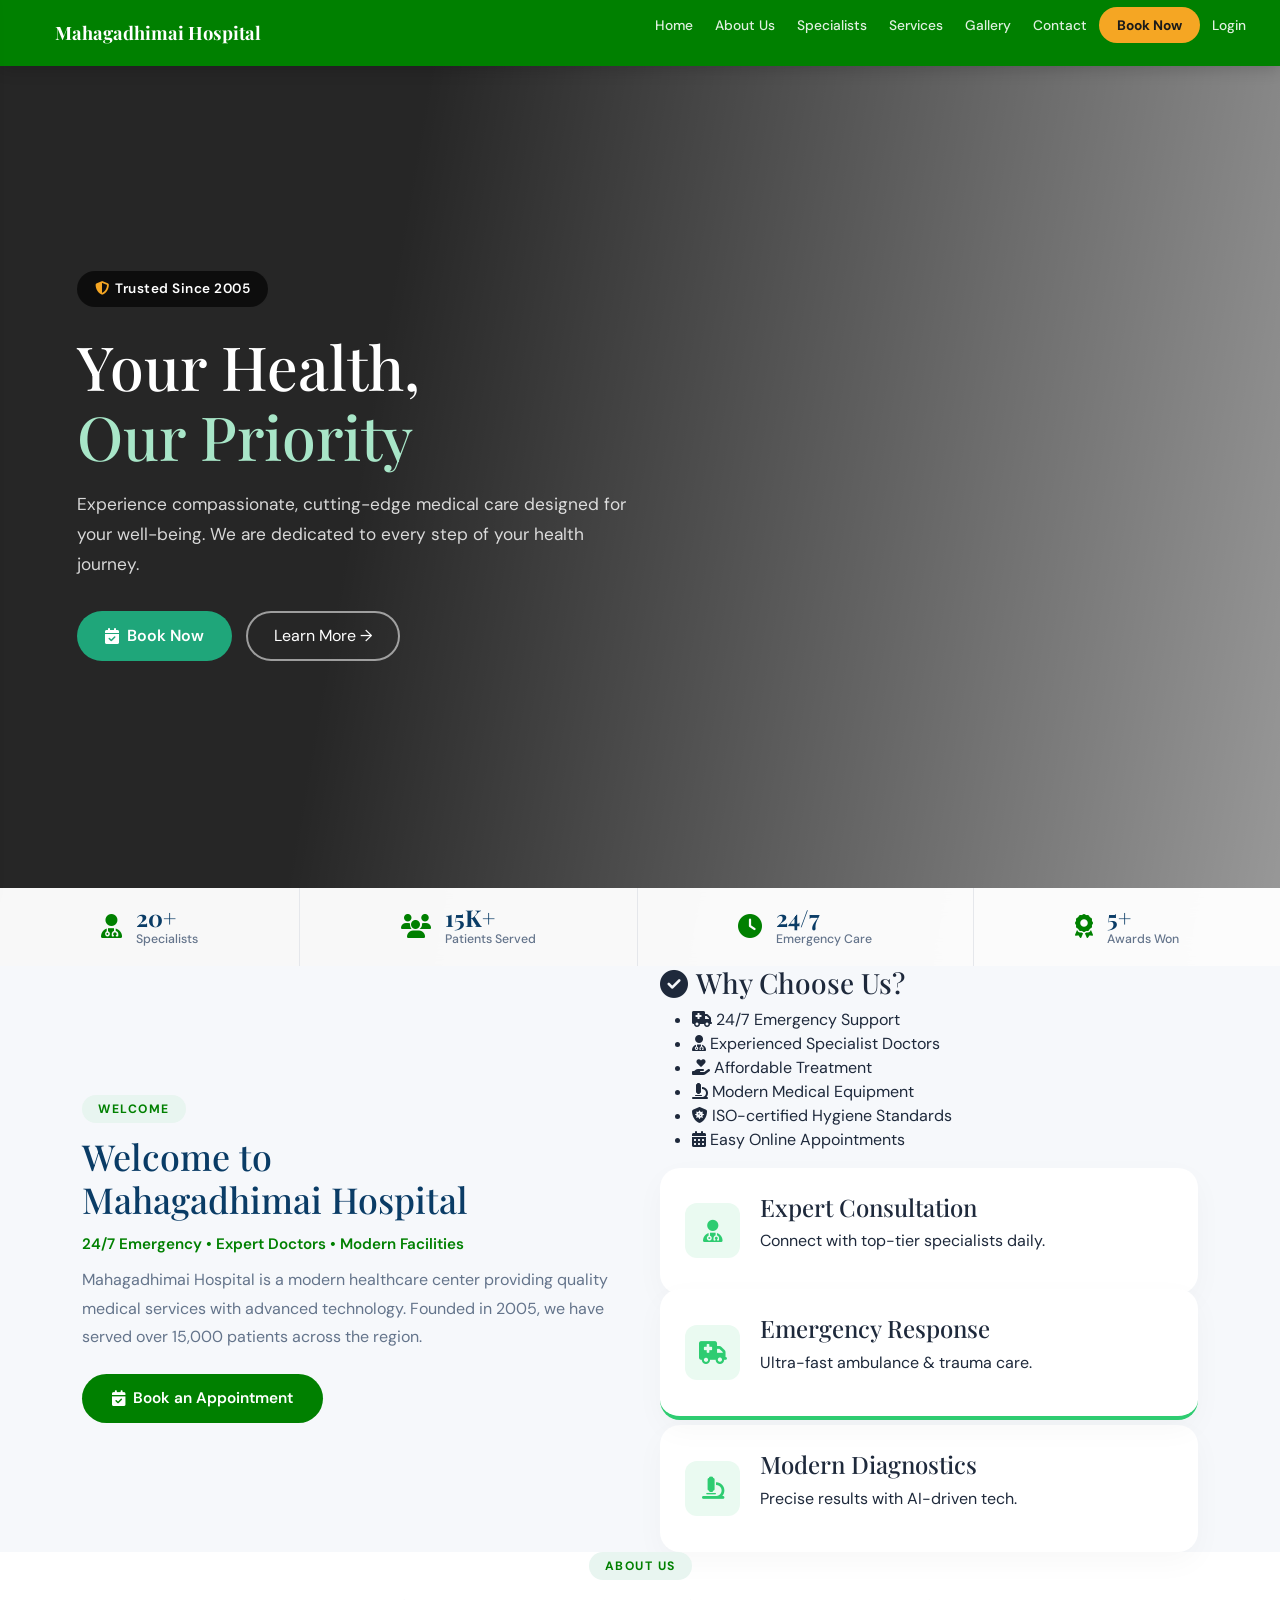
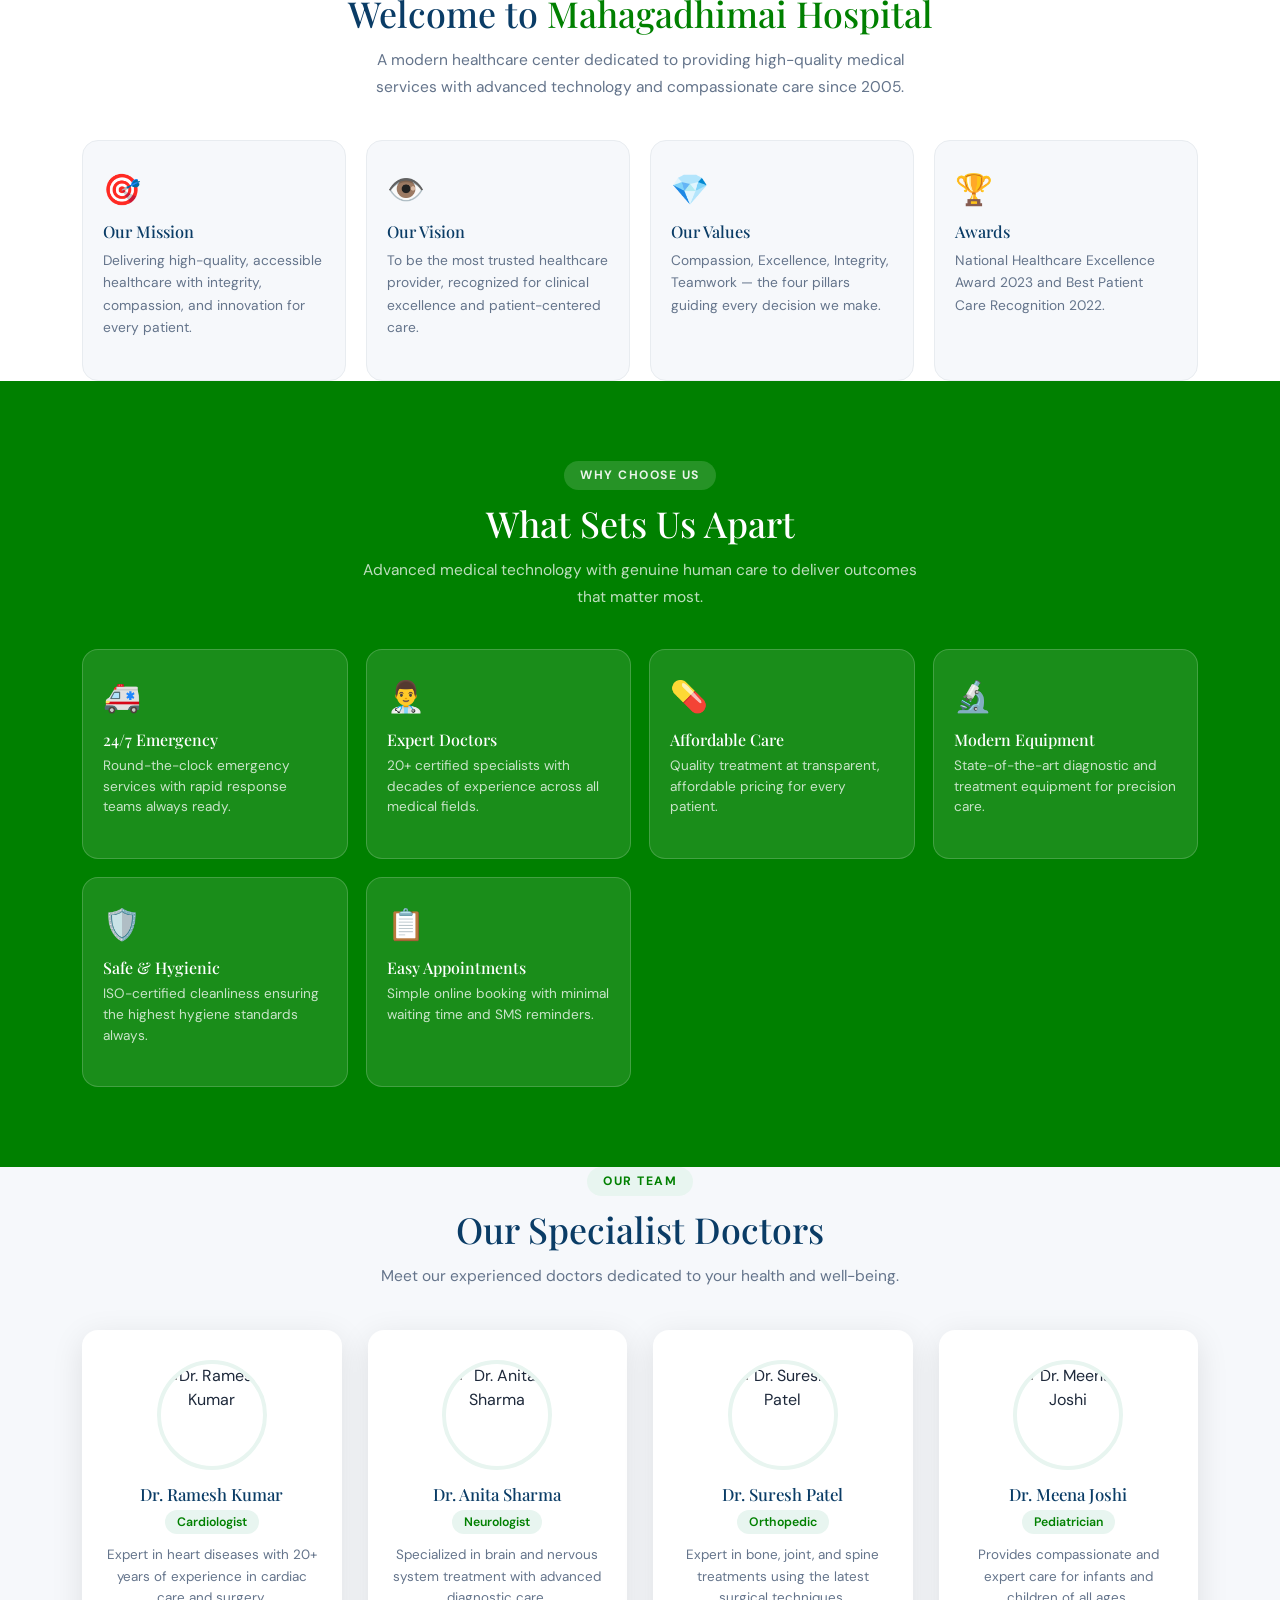
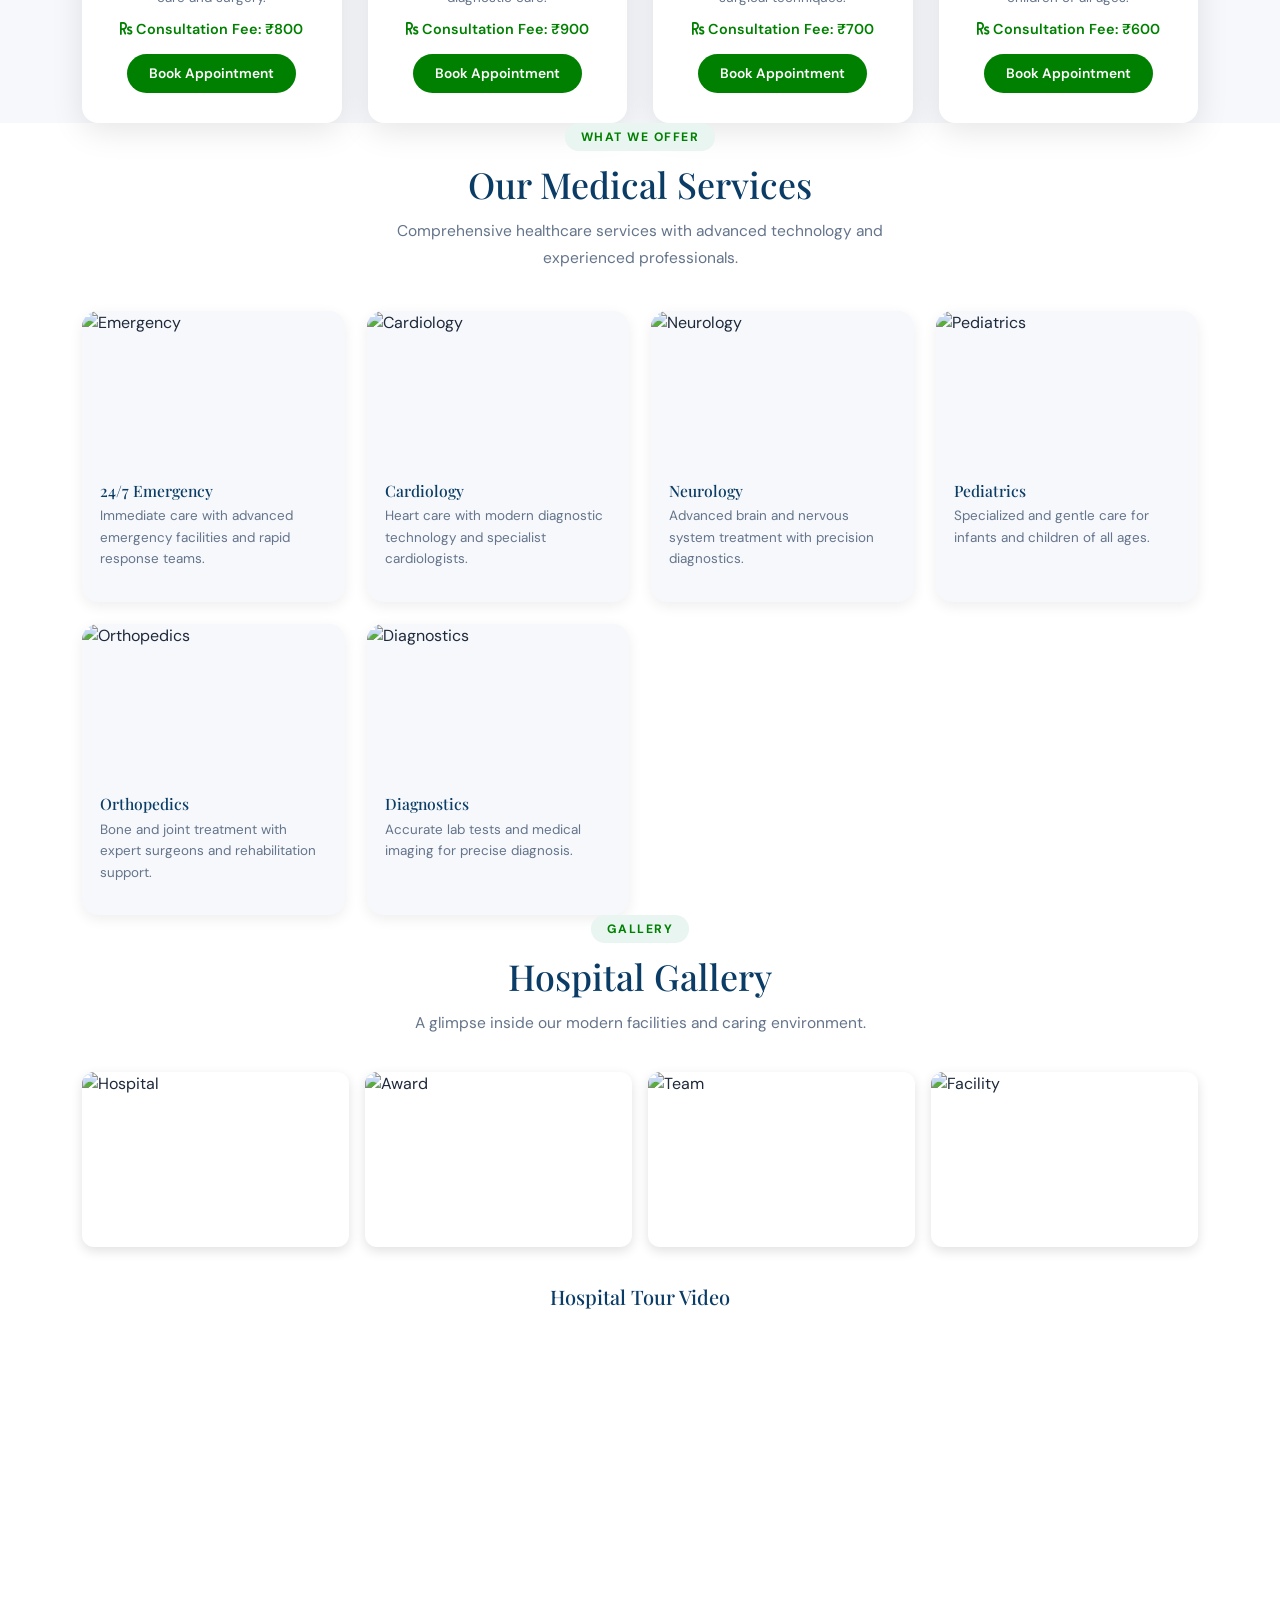
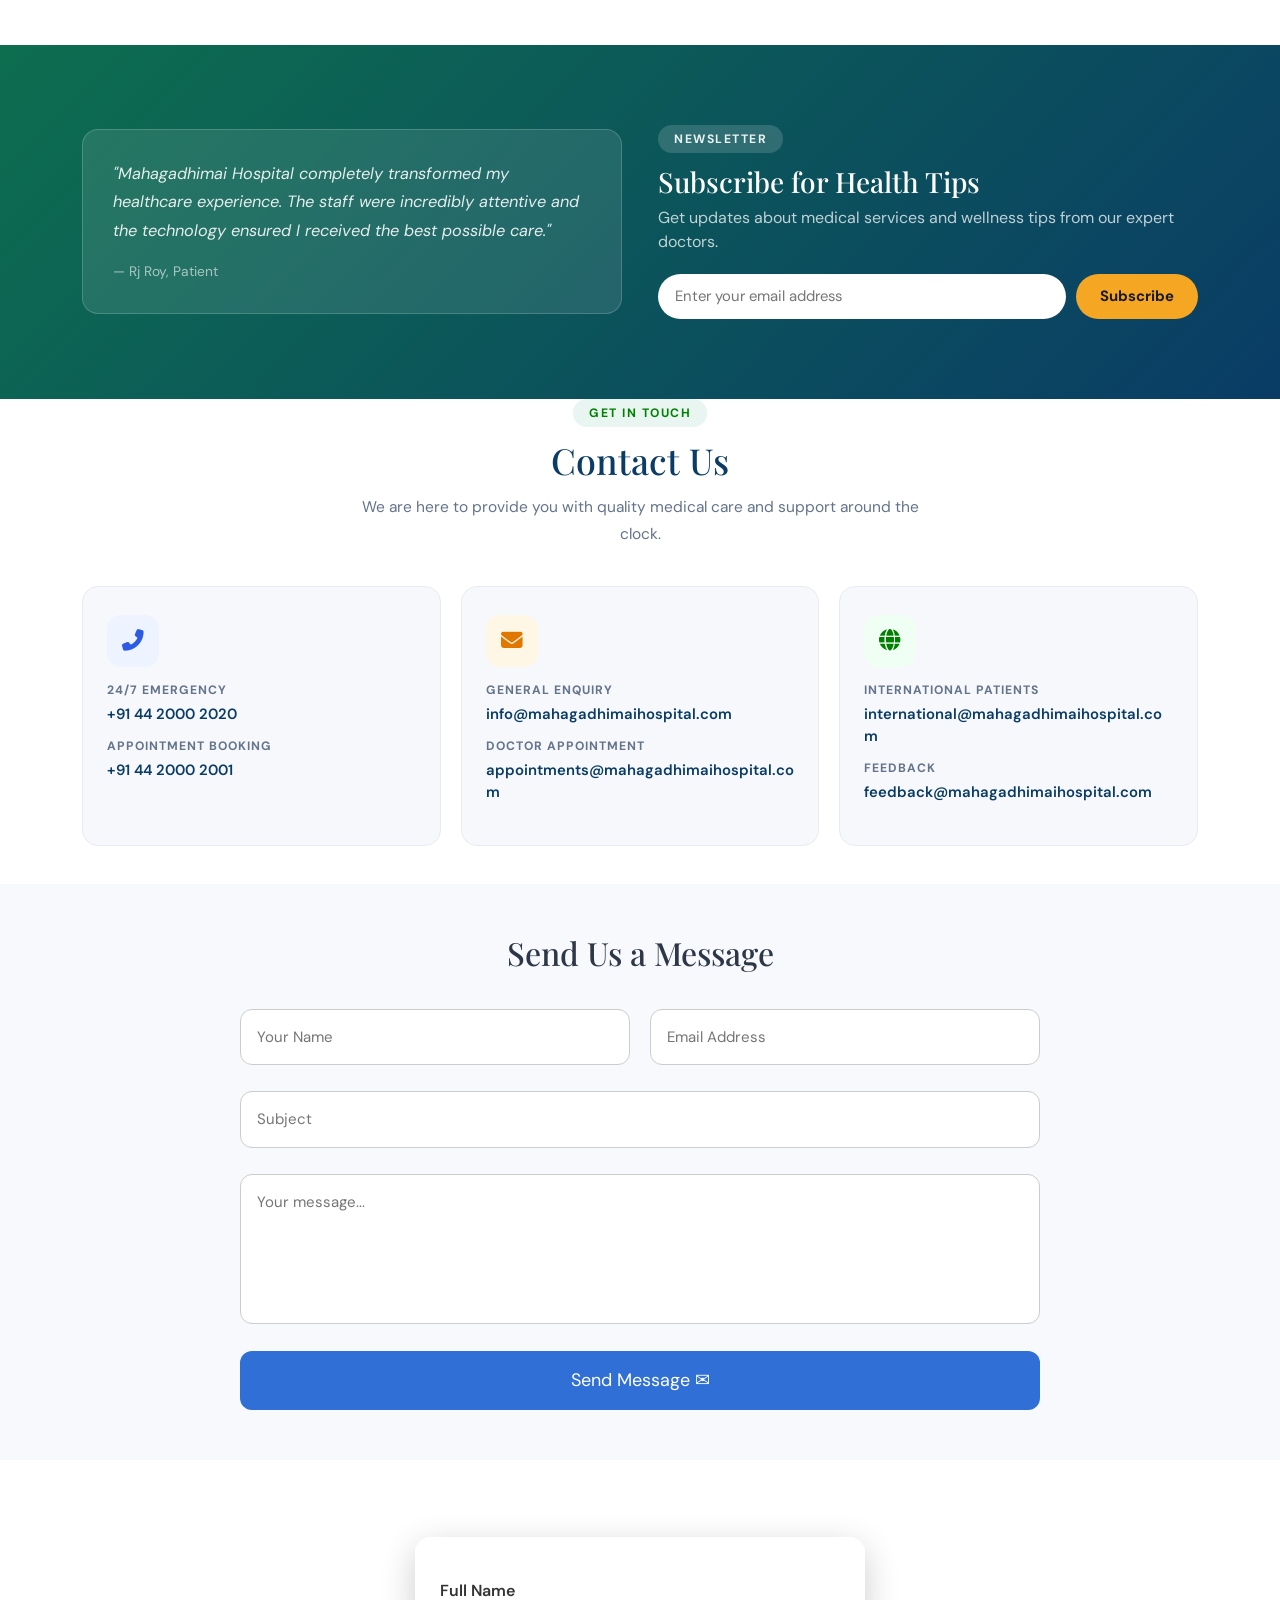
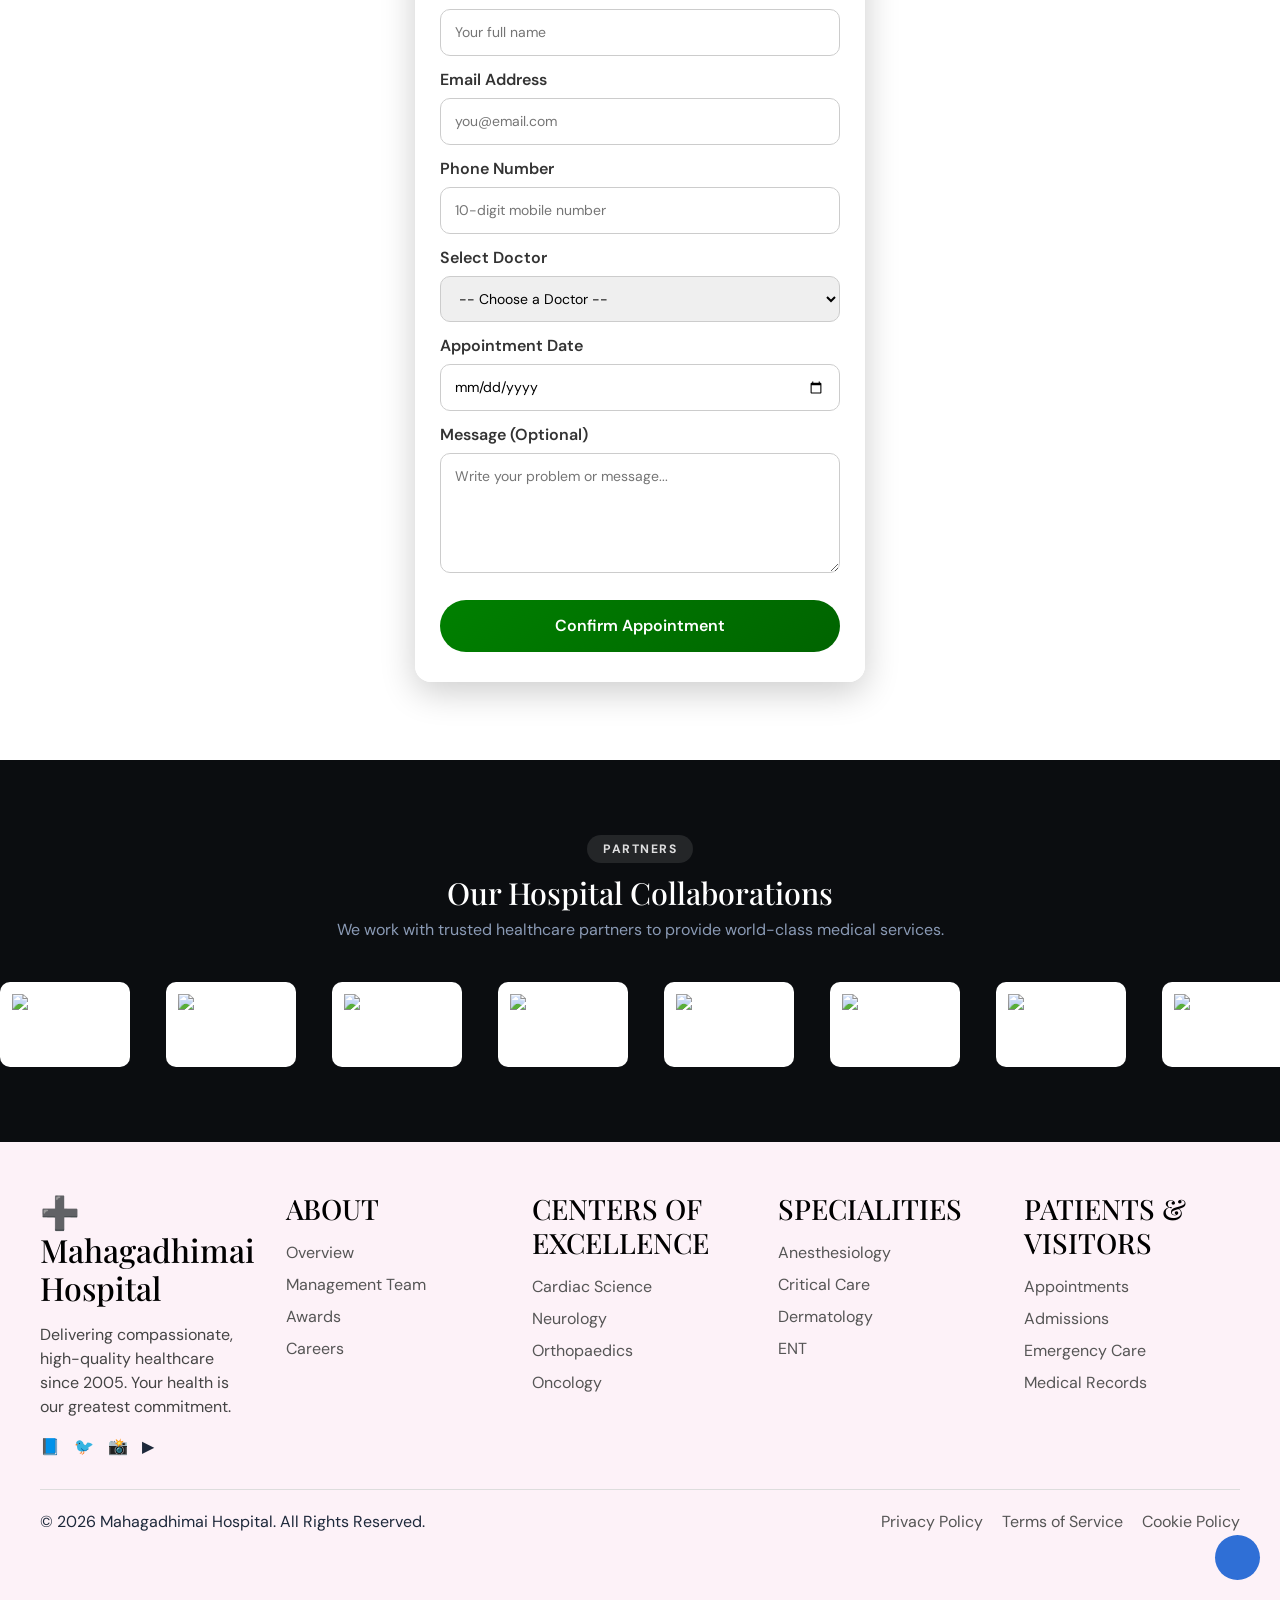
==== commit 032e55fd: "Add Login link to navigation menu" ====
--- a/index.html
+++ b/index.html
@@ -27,6 +27,7 @@
     <li><a href="#gallery">Gallery</a></li>
     <li><a href="#contact">Contact</a></li>
     <li><a href="#book" class="btn-book">Book Now</a></li>
+     <a href="LoginForm.html" class="nav-link">Login</a>
   
   </ul>
 
--- a/css/best.css
+++ b/css/best.css
@@ -1,290 +1,378 @@
- :root {
-      --green:       green;
-      --green-light: green;
-      --green-pale:  #e8f5f0;
-      --blue:        #0a3c66;
-      --accent:      #f5a623;
-      --pink:        #8b1b5e;
-      --gray:        #f6f8fb;
-      --text:        #1e293b;
-      --text-soft:   #64748b;
-      --radius:      16px;
-      --shadow:      0 8px 32px rgba(0,0,0,0.10);
-      --shadow-lg:   0 16px 48px rgba(0,0,0,0.16);
-      --nav-height:  66px;   /* single source of truth for navbar height */
-    }
-
-    /* ===== RESET ===== */
-    *, *::before, *::after {
-      box-sizing: border-box;
-      margin: 0;
-      padding: 0;
-    }
-    html {
-      scroll-behavior: smooth;
-      /* FIX: offset smooth scroll so content is not hidden under fixed navbar */
-      scroll-padding-top: var(--nav-height);
-      overflow-x: hidden;
-    }
-    body {
-      font-family: 'DM Sans', sans-serif;
-      color: var(--text);
-      background: #fff;
-      overflow-x: hidden;
-      /* FIX: push body content down so first section is not hidden under navbar */
-      padding-top: var(--nav-height);
-    }
-    h1, h2, h3, h4 { font-family: 'Playfair Display', serif; }
-    a { text-decoration: none; }
-    img { max-width: 100%; display: block; }
-    section, footer { width: 100%; }
-
-    /* ===== SCROLL FADE-UP ===== */
-    .fade-up {
-      opacity: 0;
-      transform: translateY(30px);
-      transition: opacity 0.7s ease, transform 0.7s ease;
-    }
-    .fade-up.visible        { opacity: 1; transform: translateY(0); }
-    .fade-up-delay-1        { transition-delay: 0.10s; }
-    .fade-up-delay-2        { transition-delay: 0.20s; }
-    .fade-up-delay-3        { transition-delay: 0.30s; }
-    .fade-up-delay-4        { transition-delay: 0.40s; }
-
-  
-    .navbar-custom {
-      background: var(--green);
-      padding: 0 24px;
-      height: var(--nav-height);
-      display: flex;
-      align-items: center;
-      /* KEY FIX: fixed so it never scrolls away */
-      position: fixed;
-      top: 0;
-      left: 0;
-      right: 0;
-      /* KEY FIX: always above ALL content */
-      z-index: 9999;
-      box-shadow: 0 2px 16px rgba(0,0,0,0.20);
-      width: 100%;
-    }
-    .navbar-brand-text {
-      color: white;
-      font-family: 'Playfair Display', serif;
-      font-size: 1.15rem;
-      font-weight: 700;
-      flex-shrink: 0;
-      display: flex;
-      align-items: center;
-      gap: 8px;
-      white-space: nowrap;
-    }
-    .navbar-brand-text i { color: green; }
-
-    /* Desktop nav links */
-    .nav-links {
-      display: flex;
-      align-items: center;
-      gap: 2px;
-      margin-left: auto;
-      list-style: none;
-      padding: 0;
-    }
-    .nav-links a {
-      color: rgba(255,255,255,0.88);
-      font-size: 0.86rem;
-      font-weight: 500;
-      padding: 7px 10px;
-      border-radius: 8px;
-      transition: background 0.2s, color 0.2s;
-      white-space: nowrap;
-      display: block;
-    }
-    .nav-links a:hover,
-    .nav-links a:focus {
-      background: rgba(255,255,255,0.15);
-      color: white;
-    }
-    .nav-links .btn-book {
-      background: var(--accent);
-      color: #1a1a1a !important;
-      border-radius: 22px;
-      padding: 8px 18px;
-      font-weight: 700;
-    }
-    .nav-links .btn-book:hover { background: #e09510; }
-
-    /* Side panel icon */
-    .menuIcon {
-      background: none;
-      border: none;
-      color: white;
-      font-size: 1rem;
-      margin-left: 6px;
-      cursor: pointer;
-      padding: 7px 10px;
-      border-radius: 8px;
-      transition: background 0.2s;
-      flex-shrink: 0;
-    }
-    .menuIcon:hover { background: rgba(255,255,255,0.15); }
-
-    /* Hamburger — hidden on desktop */
-    .hamburger-btn {
-      display: none;
-      background: none;
-      border: none;
-      color: white;
-      font-size: 1.45rem;
-      margin-left: auto;
-      cursor: pointer;
-      padding: 4px 8px;
-      flex-shrink: 0;
-      /* FIX: make tap target large enough on mobile */
-      min-width: 44px;
-      min-height: 44px;
-      align-items: center;
-      justify-content: center;
-    }
-
-    /* 
-       MOBILE NAV DRAWER
-      
-*/
-    .mobile-nav {
-      display: none;
-      flex-direction: column;
-      background: var(--green);
-      border-top: 1px solid rgba(255,255,255,0.12);
-      /* KEY FIX: fixed so it stays put even mid-scroll */
-      position: fixed;
-      top: var(--nav-height);
-      left: 0;
-      right: 0;
-      /* KEY FIX: just below navbar, above everything else */
-      z-index: 9998;
-      box-shadow: 0 8px 24px rgba(0,0,0,0.25);
-      /* smooth open animation */
-      transform: translateY(-8px);
-      opacity: 0;
-      transition: transform 0.25s ease, opacity 0.25s ease;
-      pointer-events: none;
-    }
-    .mobile-nav.open {
-      display: flex;
-      transform: translateY(0);
-      opacity: 1;
-      pointer-events: all;
-    }
-    .mobile-nav a {
-      color: rgba(255,255,255,0.92);
-      padding: 14px 24px;
-      font-size: 0.97rem;
-      font-weight: 500;
-      border-bottom: 1px solid rgba(255,255,255,0.08);
-      transition: background 0.2s, padding-left 0.2s;
-      display: block;
-    }
-    .mobile-nav a:hover,
-    .mobile-nav a:focus {
-      background: rgba(255,255,255,0.12);
-      padding-left: 30px;
-      color: white;
-    }
-    .mobile-nav .m-book {
-      color: var(--accent) !important;
-      font-weight: 700;
-    }
-
-    /* Dark overlay when mobile menu is open */
-    .nav-overlay {
-      display: none;
-      position: fixed;
-      inset: 0;
-      top: var(--nav-height);
-      background: rgba(0,0,0,0.40);
-      z-index: 9997;
-    }
-    .nav-overlay.active { display: block; }
-
-    /* 
-       SIDE PANEL
+:root {
+  --green: green;
+  --green-light: green;
+  --green-pale: #e8f5f0;
+  --blue: #0a3c66;
+  --accent: #f5a623;
+  --pink: #8b1b5e;
+  --gray: #f6f8fb;
+  --text: #1e293b;
+  --text-soft: #64748b;
+  --radius: 16px;
+  --shadow: 0 8px 32px rgba(0, 0, 0, 0.10);
+  --shadow-lg: 0 16px 48px rgba(0, 0, 0, 0.16);
+  --nav-height: 66px; 
+}
+*, *::before, *::after {
+  box-sizing: border-box;
+  margin: 0;
+  padding: 0;
+}
+
+html {
+  scroll-behavior: smooth;
+
+  scroll-padding-top: var(--nav-height);
+  overflow-x: hidden;
+}
+
+body {
+  font-family: 'DM Sans', sans-serif;
+  color: var(--text);
+  background: #fff;
+  overflow-x: hidden;
+
+  padding-top: var(--nav-height);
+}
+
+h1, h2, h3, h4 { 
+  font-family: 'Playfair Display', serif; 
+}
+
+a { 
+  text-decoration: none; 
+}
+
+img { 
+  max-width: 100%; 
+  display: block; 
+}
+
+section, footer { 
+  width: 100%; 
+}
+
+.fade-up {
+  opacity: 0;
+  transform: translateY(30px);
+  transition: opacity 0.7s ease, transform 0.7s ease;
+}
+
+.fade-up.visible { 
+  opacity: 1; 
+  transform: translateY(0); 
+}
+
+.fade-up-delay-1 { transition-delay: 0.10s; }
+.fade-up-delay-2 { transition-delay: 0.20s; }
+.fade-up-delay-3 { transition-delay: 0.30s; }
+.fade-up-delay-4 { transition-delay: 0.40s; }
+
+.fas fa-home
+{
+  margin-right:8px;width:16px;
+}
+.fas fa-info-circle
+{
+  margin-right:8px;width:16px
+}
+.fas fa-user-md
+{
+  margin-right:8px;width:16px;
+}
+.fas fa-stethoscope
+{
+  margin-right:8px;width:16px;
+}
+.fas fa-images
+{
+  margin-right:8px;width:16px
+}
+.fas fa-envelope
+{
+  margin-right:8px;width:16px;
+}
+
+
+
+
+
+.navbar-custom {
+  background: var(--green);
+  padding: 0 24px;
+  height: var(--nav-height);
+  display: flex;
+  align-items: center;
+  position: fixed;
+  top: 0;
+  left: 0;
+  right: 0;
+  z-index: 9999;
+  box-shadow: 0 2px 16px rgba(0,0,0,0.20);
+  width: 100%;
+}
+
+.navbar-brand-text {
+  color: white;
+  font-family: 'Playfair Display', serif;
+  font-size: 1.15rem;
+  font-weight: 700;
+  flex-shrink: 0;
+  display: flex;
+  align-items: center;
+  gap: 8px;
+  white-space: nowrap;
+}
+
+.navbar-brand-text i { 
+  color: green; 
+}
+
+
+.nav-links {
+  display: flex;
+  align-items: center;
+  gap: 2px;
+  margin-left: auto;
+  list-style: none;
+  padding: 0;
+}
+
+.nav-links a {
+  color: rgba(255,255,255,0.88);
+  font-size: 0.86rem;
+  font-weight: 500;
+  padding: 7px 10px;
+  border-radius: 8px;
+  transition: background 0.2s, color 0.2s;
+  white-space: nowrap;
+  display: block;
+}
+
+.nav-links a:hover,
+.nav-links a:focus {
+  background: rgba(255,255,255,0.15);
+  color: white;
+}
+
+.nav-links .btn-book {
+  background: var(--accent);
+  color: #1a1a1a !important;
+  border-radius: 22px;
+  padding: 8px 18px;
+  font-weight: 700;
+}
+
+.nav-links .btn-book:hover { 
+  background: #e09510; 
+}
+
+/* Side panel icon */
+.menuIcon {
+  background: none;
+  border: none;
+  color: white;
+  font-size: 1rem;
+  margin-left: 6px;
+  cursor: pointer;
+  padding: 7px 10px;
+  border-radius: 8px;
+  transition: background 0.2s;
+  flex-shrink: 0;
+}
+
+.menuIcon:hover { 
+  background: rgba(255,255,255,0.15); 
+}
+
+/* Hamburger — hidden on desktop */
+.hamburger-btn {
+  display: none;
+  background: none;
+  border: none;
+  color: white;
+  font-size: 1.45rem;
+  margin-left: auto;
+  cursor: pointer;
+  padding: 4px 8px;
+  flex-shrink: 0;
+  min-width: 44px;
+  min-height: 44px;
+  align-items: center;
+  justify-content: center;
+}
+
+/*
+   MOBILE NAV DRAWER*/
+.mobile-nav {
+  display: none;
+  flex-direction: column;
+  background: var(--green);
+  border-top: 1px solid rgba(255,255,255,0.12);
+  position: fixed;
+  top: var(--nav-height);
+  left: 0;
+  right: 0;
+  z-index: 9998;
+  box-shadow: 0 8px 24px rgba(0,0,0,0.25);
+  transform: translateY(-8px);
+  opacity: 0;
+  transition: transform 0.25s ease, opacity 0.25s ease;
+  pointer-events: none;
+}
+
+.mobile-nav.open {
+  display: flex;
+  transform: translateY(0);
+  opacity: 1;
+  pointer-events: all;
+}
+
+.mobile-nav a {
+  color: rgba(255,255,255,0.92);
+  padding: 14px 24px;
+  font-size: 0.97rem;
+  font-weight: 500;
+  border-bottom: 1px solid rgba(255,255,255,0.08);
+  transition: background 0.2s, padding-left 0.2s;
+  display: block;
+}
+
+.mobile-nav a:hover,
+.mobile-nav a:focus {
+  background: rgba(255,255,255,0.12);
+  padding-left: 30px;
+  color: white;
+}
+
+.mobile-nav .m-book {
+  color: var(--accent) !important;
+  font-weight: 700;
+}
+
+/* Dark  */
+.nav-overlay {
+  display: none;
+  position: fixed;
+  inset: 0;
+  top: var(--nav-height);
+  background: rgba(0,0,0,0.40);
+  z-index: 9997;
+}
+
+.nav-overlay.active { 
+  display: block; 
+}
+
+/* 
+   SIDE PANEL
  */
-    .panel-overlay {
-      display: none;
-      position: fixed;
-      inset: 0;
-      background: rgba(0,0,0,0.45);
-      z-index: 10000;
-    }
-    .panel-overlay.active { display: block; }
-
-    .menuSide {
-      position: fixed;
-      top: 0;
-      left: -300px;
-      width: 275px;
-      height: 100vh;
-      background: white;
-      box-shadow: 4px 0 24px rgba(0,0,0,0.18);
-      padding-top: 68px;
-      transition: left 0.32s cubic-bezier(.4,0,.2,1);
-      /* KEY FIX: above overlay */
-      z-index: 10001;
-      overflow-y: auto;
-    }
-    .menuSide.open { left: 0; }
-    .side-close {
-      position: absolute;
-      top: 18px; right: 16px;
-      background: none; border: none;
-      font-size: 1.3rem; cursor: pointer;
-      color: var(--text-soft);
-      min-width: 44px; min-height: 44px;
-      display: flex; align-items: center; justify-content: center;
-    }
-    .menuSide ul { list-style: none; padding: 0; margin: 0; }
-    .menuItem {
-      padding: 15px 20px;
-      font-size: 0.94rem;
-      color: var(--blue);
-      font-weight: 500;
-      border-bottom: 1px solid #eef0f5;
-      cursor: pointer;
-      transition: background 0.2s;
-    }
-    .menuItem:hover { background: var(--green-pale); color: var(--green); }
-    .menuItem .arrow {
-      float: right;
-      font-size: 0.76rem;
-      transition: transform 0.3s;
-    }
-    .menuItem.open .arrow { transform: rotate(90deg); }
-    .menuItem .text {
-      display: none;
-      font-size: 0.81rem;
-      color: var(--text-soft);
-      margin-top: 8px;
-      font-weight: 400;
-      line-height: 1.5;
-    }
-    .menuItem.open .text { display: block; }
-
-    /* HERO  */
-   .front {
+.panel-overlay {
+  display: none;
+  position: fixed;
+  inset: 0;
+  background: rgba(0,0,0,0.45);
+  z-index: 10000;
+}
+
+.panel-overlay.active { 
+  display: block; 
+}
+
+.menuSide {
+  position: fixed;
+  top: 0;
+  left: -300px;
+  width: 275px;
+  height: 100vh;
+  background: white;
+  box-shadow: 4px 0 24px rgba(0,0,0,0.18);
+  padding-top: 68px;
+  transition: left 0.32s cubic-bezier(.4,0,.2,1);
+  z-index: 10001;
+  overflow-y: auto;
+}
+
+.menuSide.open { 
+  left: 0; 
+}
+
+.side-close {
+  position: absolute;
+  top: 18px; 
+  right: 16px;
+  background: none; 
+  border: none;
+  font-size: 1.3rem; 
+  cursor: pointer;
+  color: var(--text-soft);
+  min-width: 44px; 
+  min-height: 44px;
+  display: flex; 
+  align-items: center; 
+  justify-content: center;
+}
+
+.menuSide ul { 
+  list-style: none; 
+  padding: 0; 
+  margin: 0; 
+}
+
+.menuItem {
+  padding: 15px 20px;
+  font-size: 0.94rem;
+  color: var(--blue);
+  font-weight: 500;
+  border-bottom: 1px solid #eef0f5;
+  cursor: pointer;
+  transition: background 0.2s;
+}
+
+.menuItem:hover { 
+  background: var(--green-pale); 
+  color: var(--green); 
+}
+
+.menuItem .arrow {
+  float: right;
+  font-size: 0.76rem;
+  transition: transform 0.3s;
+}
+
+.menuItem.open .arrow { 
+  transform: rotate(90deg); 
+}
+
+.menuItem .text {
+  display: none;
+  font-size: 0.81rem;
+  color: var(--text-soft);
+  margin-top: 8px;
+  font-weight: 400;
+  line-height: 1.5;
+}
+
+.menuItem.open .text { 
+  display: block; 
+}
+
+/* HERO */
+.front {
   position: relative;
   height: 100vh;
   min-height: 520px;
   overflow: hidden;
 }
+
 .front-bg {
   position: absolute;
   inset: 0;
   background-size: cover;
   background-position: center;
-
   animation: frontbg 18s ease-in-out infinite;  
 }
+
 @keyframes frontbg {
   0%,100% {
     background-image: url('https://images.unsplash.com/photo-1586773860418-d37222d8fce3?w=1400');
@@ -295,17 +383,17 @@
   66% {
     background-image: url('https://images.unsplash.com/photo-1519494026892-80bbd2d6fd0d?w=1400');
   }
-  45%
-  {
+  45% {
     background-image: url('https://images.unsplash.com/photo-1551601651-2a8555f1a136?q=80&w=2000&auto=format&fit=crop'); 
-
   }
 }
+
 .front-overlay {
   position: absolute;
   inset: 0;
   background: linear-gradient(100deg, rgba(0,0,0,0.85) 30%, rgba(0,0,0,0.4) 100%);
 }
+
 .front-content {
   position: relative;
   z-index: 2;
@@ -314,6 +402,7 @@
   align-items: center;
   padding: 0 6vw 100px;
 }
+
 .front-left {
   max-width: 560px;
 }
@@ -333,24 +422,29 @@
   margin-bottom: 24px;
   backdrop-filter: blur(4px);
 }
+
 .front-badge i {
   color: #f5a623; 
 }
+
 .front-left h1 {
   font-size: clamp(2.1rem, 5vw, 3.8rem);
   color: white;
   line-height: 1.15;
   margin-bottom: 18px;
 }
+
 .front-left h1 span {
   color: #a8e6c8;
 }
+
 .front-left p {
   color: rgba(255,255,255,0.82);
   font-size: clamp(0.95rem, 1.5vw, 1.08rem);
   line-height: 1.75;
   margin-bottom: 32px;
 }
+
 .front-buttons {
   display: flex;
   gap: 14px;
@@ -367,6 +461,7 @@
   align-items: center;
   gap: 8px;
 }
+
 .btn-front-primary:hover {
   background: #17825f;
   color: white;
@@ -381,6 +476,7 @@
   display: inline-flex;
   align-items: center;
 }
+
 .btn-front-outline:hover {
   background: rgba(255,255,255,0.1);
 }
@@ -398,6 +494,7 @@
   justify-content: center;
   flex-wrap: wrap;
 }
+
 .stat-item {
   display: flex;
   align-items: center;
@@ -407,13 +504,16 @@
   flex: 1 1 auto;
   justify-content: center;
 }
+
 .stat-item:last-child {
   border-right: none;
 }
+
 .stat-icon {
   font-size: 1.5rem;
   color: var(--green);
 }
+
 .stat-num {
   font-family: 'Playfair Display', serif;
   font-size: 1.45rem;
@@ -421,6 +521,7 @@
   color: var(--blue);
   line-height: 1;
 }
+
 .stat-lbl {
   font-size: 0.77rem;
   color: var(--text-soft);
@@ -440,17 +541,20 @@
   border-radius: 20px;
   margin-bottom: 12px;
 }
+
 .section-title {
   font-size: clamp(1.6rem, 2.8vw, 2.4rem);
   color: var(--blue);
   margin-bottom: 12px;
 }
+
 .section-sub {
   color: var(--text-soft);
   font-size: 0.97rem;
   max-width: 560px;
   line-height: 1.75;
 }
+
 .btn-primary-solid {
   background: var(--green);
   color: white;
@@ -466,51 +570,75 @@
   gap: 8px;
   transition: background 0.2s, transform 0.2s, box-shadow 0.2s;
 }
+
 .btn-primary-solid:hover {
   background: var(--green-light);
   transform: translateY(-2px);
   box-shadow: 0 6px 20px rgba(13,110,79,0.30);
   color: white;
 }
-    /*  HOME GRID */
-    .home-grid {
-      display: grid;
-      grid-template-columns: 1fr 1fr;
-      gap: 40px;
-      align-items: center;
-    }
-    .home-text .tagline {
-      font-size: 0.95rem;
-      color: var(--green);
-      font-weight: 600;
-      margin-bottom: 10px;
-    }
-    .home-text .desc {
-      color: var(--text-soft);
-      line-height: 1.78;
-      margin-bottom: 22px;
-    }
-    .why-card {
-      background: white;
-      border-radius: var(--radius);
-      padding: 30px;
-      box-shadow: var(--shadow);
-      border-left: 5px solid var(--green);
-    }
-    .why-card h3 { color: var(--green); margin-bottom: 16px; font-size: 1.15rem; }
-    .why-card ul { list-style: none; padding: 0; }
-    .why-card li {
-      padding: 8px 0;
-      color: var(--text);
-      font-size: 0.93rem;
-      border-bottom: 1px solid #f0f2f5;
-      display: flex;
-      align-items: center;
-      gap: 10px;
-    }
-    .why-card li:last-child { border-bottom: none; }
-    .why-card li i { color: var(--green); width: 16px; flex-shrink: 0; }
-    .glass-card {
+
+/* HOME GRID  */
+.home-grid {
+  display: grid;
+  grid-template-columns: 1fr 1fr;
+  gap: 40px;
+  align-items: center;
+}
+
+.home-text .tagline {
+  font-size: 0.95rem;
+  color: var(--green);
+  font-weight: 600;
+  margin-bottom: 10px;
+}
+
+.home-text .desc {
+  color: var(--text-soft);
+  line-height: 1.78;
+  margin-bottom: 22px;
+}
+
+.why-card {
+  background: white;
+  border-radius: var(--radius);
+  padding: 30px;
+  box-shadow: var(--shadow);
+  border-left: 5px solid var(--green);
+}
+
+.why-card h3 { 
+  color: var(--green); 
+  margin-bottom: 16px; 
+  font-size: 1.15rem; 
+}
+
+.why-card ul { 
+  list-style: none; 
+  padding: 0; 
+}
+
+.why-card li {
+  padding: 8px 0;
+  color: var(--text);
+  font-size: 0.93rem;
+  border-bottom: 1px solid #f0f2f5;
+  display: flex;
+  align-items: center;
+  gap: 10px;
+}
+
+.why-card li:last-child { 
+  border-bottom: none; 
+}
+
+.why-card li i { 
+  color: var(--green); 
+  width: 16px; 
+  flex-shrink: 0; 
+}
+
+.glass-card {
   background: #ffffff;
   padding: 25px;
   border-radius: 20px;
@@ -519,37 +647,16 @@
   gap: 20px;
   box-shadow: 0 10px 30px rgba(0,0,0,0.03);
   transition: transform 0.3s ease;
-  
-  /* Desktop: 3 cards in one row (accounting for gaps) */
   flex: 1 1 calc(33.333% - 20px); 
-  min-width: 280px; /* Prevents cards from getting too thin */
+  min-width: 280px;
 }
 
 .glass-card.active {
-  border-bottom: 4px solid #2ecc71; /* Highlight style */
+  border-bottom: 4px solid #2ecc71;
   transform: translateY(-5px);
 }
 
-/* Responsive Breakpoints */
-
-/* Tablet View: 2 cards per row */
-@media (max-width: 992px) {
-  .glass-card {
-    flex: 1 1 calc(50% - 20px);
-  }
-}
-
-/* Mobile View: 1 card per row */
-@media (max-width: 600px) {
-  .glass-card {
-    flex: 1 1 100%;
-  }
-  .home-text {
-    text-align: center;
-  }
-}
-
-/* Button & Icon Styling from Image */
+/* Button & Icon Styling */
 .btn-book-link {
   color: #3498db;
   text-decoration: none;
@@ -572,56 +679,89 @@
   font-size: 1.4rem;
 }
 
-    /*ABOUT CARDS  */
-    .about-grid {
-      display: grid;
-      grid-template-columns: repeat(auto-fit, minmax(220px, 1fr));
-      gap: 20px;
-      margin-top: 38px;
-    }
-    .info-card {
-      background: var(--gray);
-      border-radius: var(--radius);
-      padding: 26px 20px;
-      border: 1px solid #e8ecf0;
-      transition: transform 0.3s, box-shadow 0.3s;
-    }
-    .info-card:hover { transform: translateY(-6px); box-shadow: var(--shadow); }
-    .info-card .card-icon { font-size: 1.9rem; margin-bottom: 10px; }
-    .info-card h3 { font-size: 1.02rem; color: var(--blue); margin-bottom: 7px; }
-    .info-card p  { font-size: 0.86rem; color: var(--text-soft); line-height: 1.63; }
-
-    /* ===== CHOOSE US ===== */
-    .choose-sec { padding: 80px 0; background: var(--green); width: 100%; }
-    .choose-sec .section-title { color: white; }
-    .choose-sec .section-tag   { background: rgba(255,255,255,0.15); color: rgba(255,255,255,0.9); }
-    .choose-sec .section-sub   { color: rgba(255,255,255,0.74); }
-    .choose-grid {
-      display: grid;
-      grid-template-columns: repeat(auto-fit, minmax(220px, 1fr));
-      gap: 18px;
-      margin-top: 38px;
-    }
-    .choose-card {
-      background: rgba(255,255,255,0.10);
-      border: 1px solid rgba(255,255,255,0.18);
-      border-radius: var(--radius);
-      padding: 24px 20px;
-      color: white;
-      transition: background 0.3s, transform 0.3s;
-    }
-    .choose-card:hover { background: rgba(255,255,255,0.17); transform: translateY(-5px); }
-    .choose-card .ci { font-size: 1.9rem; margin-bottom: 10px; }
-    .choose-card h3  { font-size: 1rem; margin-bottom: 7px; }
-    .choose-card p   { font-size: 0.85rem; color: rgba(255,255,255,0.76); line-height: 1.53; }
-
-    /* DOCTOR CARDS */
-  .doctor-grid {
+/* ABOUT CAR */
+.about-grid {
+  display: grid;
+  grid-template-columns: repeat(auto-fit, minmax(220px, 1fr));
+  gap: 20px;
+  margin-top: 38px;
+}
+
+.info-card {
+  background: var(--gray);
+  border-radius: var(--radius);
+  padding: 26px 20px;
+  border: 1px solid #e8ecf0;
+  transition: transform 0.3s, box-shadow 0.3s;
+}
+
+.info-card:hover { 
+  transform: translateY(-6px); 
+  box-shadow: var(--shadow); 
+}
+
+.info-card .card-icon { 
+  font-size: 1.9rem; 
+  margin-bottom: 10px; 
+}
+
+.info-card h3 { 
+  font-size: 1.02rem; 
+  color: var(--blue); 
+  margin-bottom: 7px; 
+}
+
+.info-card p { 
+  font-size: 0.86rem; 
+  color: var(--text-soft); 
+  line-height: 1.63; 
+}
+
+/*  CHOOSE US  */
+.choose-sec { 
+  padding: 80px 0; 
+  background: var(--green); 
+  width: 100%; 
+}
+
+.choose-sec .section-title { color: white; }
+.choose-sec .section-tag { background: rgba(255,255,255,0.15); color: rgba(255,255,255,0.9); }
+.choose-sec .section-sub { color: rgba(255,255,255,0.74); }
+
+.choose-grid {
+  display: grid;
+  grid-template-columns: repeat(auto-fit, minmax(220px, 1fr));
+  gap: 18px;
+  margin-top: 38px;
+}
+
+.choose-card {
+  background: rgba(255,255,255,0.10);
+  border: 1px solid rgba(255,255,255,0.18);
+  border-radius: var(--radius);
+  padding: 24px 20px;
+  color: white;
+  transition: background 0.3s, transform 0.3s;
+}
+
+.choose-card:hover { 
+  background: rgba(255,255,255,0.17); 
+  transform: translateY(-5px); 
+}
+
+.choose-card .ci { font-size: 1.9rem; margin-bottom: 10px; }
+.choose-card h3 { font-size: 1rem; margin-bottom: 7px; }
+.choose-card p { font-size: 0.85rem; color: rgba(255,255,255,0.76); line-height: 1.53; }
+
+/* specislist CARDS  */
+.doctor-grid {
   display: grid;
   grid-template-columns: repeat(auto-fit, minmax(240px, 1fr));
   gap: 26px;
   margin-top: 40px;
 }
+
+
 .doctor-card {
   background: white;
   border-radius: var(--radius);
@@ -631,10 +771,16 @@
   transition: transform 0.35s, box-shadow 0.35s;
   cursor: pointer;
 }
+
 .doctor-card:hover {
   transform: translateY(-10px);
   box-shadow: var(--shadow-lg);
 }
+.doctor-card img {
+  display: block;
+  margin: 0 auto;   /* centers image */
+}
+
 .doctor-card img {
   width: 110px;
   height: 110px;
@@ -643,15 +789,13 @@
   border: 4px solid var(--green-pale);
   margin-bottom: 14px;
 }
+
 .doctor-card h4 {
   font-size: 1.05rem;
   color: var(--blue);
   margin-bottom: 5px;
 }
-.doctor-card img {
-  display: block;
-  margin: 0 auto;   /* centers image */
-}
+
 .dept-badge {
   display: inline-block;
   background: var(--green-pale);
@@ -662,18 +806,21 @@
   border-radius: 12px;
   margin-bottom: 10px;
 }
+
 .about-doc {
   font-size: 0.84rem;
   color: var(--text-soft);
   line-height: 1.6;
   margin-bottom: 10px;
 }
+
 .fee-label {
   font-size: 0.9rem;
   font-weight: 600;
   color: var(--green);
   margin-bottom: 14px;
 }
+
 .book-btn {
   display: inline-block;
   padding: 9px 22px;
@@ -684,122 +831,174 @@
   font-weight: 600;
   transition: background 0.2s, transform 0.2s;
 }
+
 .book-btn:hover {
   background: var(--green-light);
   transform: scale(1.05);
   color: white;
 }
 
-
-    /*  SERVICE CARDS  */
-    .services-grid {
-      display: grid;
-      grid-template-columns: repeat(auto-fit, minmax(230px, 1fr));
-      gap: 22px;
-      margin-top: 38px;
-    }
-    .ser {
-      background: var(--gray);
-      border-radius: var(--radius);
-      overflow: hidden;
-      box-shadow: 0 4px 14px rgba(0,0,0,0.07);
-      transition: transform 0.35s, box-shadow 0.35s;
-      cursor: pointer;
-      opacity: 0;
-      transform: translateY(30px);
-    }
-    .ser.visible {
-      opacity: 1;
-      transform: translateY(0);
-      transition: opacity 0.7s ease, transform 0.7s ease;
-    }
-    .ser:hover { transform: translateY(-8px); box-shadow: var(--shadow-lg); }
-    .ser img   { width: 100%; height: 155px; object-fit: cover; display: block; }
-    .ser-body  { padding: 16px 18px; }
-    .ser h4    { font-size: 0.98rem; color: var(--blue); margin-bottom: 5px; }
-    .ser p     { font-size: 0.84rem; color: var(--text-soft); line-height: 1.6; }
-
-    /* GALLERY  */
-    .gallery-grid {
+/*  SERVICE CARDS  */
+.services-grid {
+  display: grid;
+  grid-template-columns: repeat(auto-fit, minmax(230px, 1fr));
+  gap: 22px;
+  margin-top: 38px;
+}
+
+.ser {
+  background: var(--gray);
+  border-radius: var(--radius);
+  overflow: hidden;
+  box-shadow: 0 4px 14px rgba(0,0,0,0.07);
+  transition: transform 0.35s, box-shadow 0.35s;
+  cursor: pointer;
+  opacity: 0;
+  transform: translateY(30px);
+}
+
+.ser.visible {
+  opacity: 1;
+  transform: translateY(0);
+  transition: opacity 0.7s ease, transform 0.7s ease;
+}
+
+.ser:hover { 
+  transform: translateY(-8px); 
+  box-shadow: var(--shadow-lg); 
+}
+
+.ser img { width: 100%; height: 155px; object-fit: cover; display: block; }
+.ser-body { padding: 16px 18px; }
+.ser h4 { font-size: 0.98rem; color: var(--blue); margin-bottom: 5px; }
+.ser p { font-size: 0.84rem; color: var(--text-soft); line-height: 1.6; }
+
+/* GALLERY  */
+.gallery-grid {
       display: grid;
       grid-template-columns: repeat(auto-fit, minmax(210px, 1fr));
       gap: 16px;
       margin-top: 34px;
     }
-    .gallery-img {
-      width: 100%; height: 175px;
-      object-fit: cover;
-      border-radius: 12px;
-      box-shadow: 0 4px 12px rgba(0,0,0,0.12);
-      display: block;
-      transition: transform 0.3s, box-shadow 0.3s;
+.gallery-img {
+  width: 100%; 
+  height: 175px;
+  object-fit: cover;
+  border-radius: 12px;
+  box-shadow: 0 4px 12px rgba(0,0,0,0.12);
+  display: block;
+  transition: transform 0.3s, box-shadow 0.3s;
+}
+
+.gallery-img:hover { 
+  transform: scale(1.04); 
+  box-shadow: 0 10px 26px rgba(0,0,0,0.20); 
+}
+
+.video-box { 
+  margin-top: 38px; 
+  text-align: center; 
+}
+
+.video-box h3 { 
+  font-size: 1.25rem; 
+  color: var(--blue); 
+  margin-bottom: 14px; 
+}
+
+.video-box video { 
+  border-radius: 14px; 
+  max-width: 100%; 
+  width: 550px; 
+  box-shadow: var(--shadow); 
+}
+
+/* REVIEW + SUBSCRIBE */
+.rev-sub-sec {
+  padding: 80px 0;
+  background: linear-gradient(135deg, #0d6e4f 0%, #0a3c66 100%);
+  width: 100%;
+}
+
+.rev-grid {
+  display: grid;
+  grid-template-columns: 1fr 1fr;
+  gap: 36px;
+  align-items: center;
+}
+
+.rev-card {
+  background: rgba(255,255,255,0.10);
+  border: 1px solid rgba(255,255,255,0.18);
+  border-radius: var(--radius);
+  padding: 30px;
+}
+
+.rev-card p {
+  font-size: 1.02rem;
+  line-height: 1.75;
+  color: rgba(255,255,255,0.88);
+  margin-bottom: 14px;
+  font-style: italic;
+}
+
+.rev-card span { 
+  font-size: 0.86rem; 
+  color: rgba(255,255,255,0.60); 
+}
+
+.sub-block h2 { font-size: 1.75rem; color: white; margin-bottom: 8px; }
+.sub-block p { color: rgba(255,255,255,0.74); margin-bottom: 20px; }
+
+.sub-row { 
+  display: flex; 
+  gap: 10px; 
+  flex-wrap: wrap; 
+}
+
+.sub-row input {
+  flex: 1; 
+  min-width: 190px;
+  padding: 11px 17px;
+  border-radius: 30px;
+  border: none;
+  font-size: 0.93rem;
+  outline: none;
+  font-family: 'DM Sans', sans-serif;
+}
+
+.sub-row button {
+  background: var(--accent);
+  color: #1a1a1a;
+  border: none;
+  padding: 11px 24px;
+  border-radius: 30px;
+  font-size: 0.93rem;
+  font-weight: 700;
+  cursor: pointer;
+  font-family: 'DM Sans', sans-serif;
+  transition: background 0.2s;
+}
+
+.sub-row button:hover { 
+  background: #e09510; 
+}
+
+#subMsg { 
+  color: #a8e6c8; 
+  margin-top: 8px; 
+  font-size: 0.88rem; 
+  display: none; 
+}
+
+/* ===== CONTACT ===== */
+ .contact-cards {
+      display: grid;
+      grid-template-columns: repeat(auto-fit, minmax(230px, 1fr));
+      gap: 20px;
+      margin-top: 38px;
+      margin-bottom: 38px;
     }
-    .gallery-img:hover { transform: scale(1.04); box-shadow: 0 10px 26px rgba(0,0,0,0.20); }
-    .video-box { margin-top: 38px; text-align: center; }
-    .video-box h3 { font-size: 1.25rem; color: var(--blue); margin-bottom: 14px; }
-    .video-box video { border-radius: 14px; max-width: 100%; width: 550px; box-shadow: var(--shadow); }
-
-    /*  REVIEW + SUBSCRIBE  */
-    .rev-sub-sec {
-      padding: 80px 0;
-      background: linear-gradient(135deg, #0d6e4f 0%, #0a3c66 100%);
-      width: 100%;
-    }
-    .rev-grid {
-      display: grid;
-      grid-template-columns: 1fr 1fr;
-      gap: 36px;
-      align-items: center;
-    }
-    .rev-card {
-      background: rgba(255,255,255,0.10);
-      border: 1px solid rgba(255,255,255,0.18);
-      border-radius: var(--radius);
-      padding: 30px;
-    }
-    .rev-card p {
-      font-size: 1.02rem;
-      line-height: 1.75;
-      color: rgba(255,255,255,0.88);
-      margin-bottom: 14px;
-      font-style: italic;
-    }
-    .rev-card span { font-size: 0.86rem; color: rgba(255,255,255,0.60); }
-    .sub-block h2  { font-size: 1.75rem; color: white; margin-bottom: 8px; }
-    .sub-block p   { color: rgba(255,255,255,0.74); margin-bottom: 20px; }
-    .sub-row { display: flex; gap: 10px; flex-wrap: wrap; }
-    .sub-row input {
-      flex: 1; min-width: 190px;
-      padding: 11px 17px;
-      border-radius: 30px;
-      border: none;
-      font-size: 0.93rem;
-      outline: none;
-      font-family: 'DM Sans', sans-serif;
-    }
-    .sub-row button {
-      background: var(--accent);
-      color: #1a1a1a;
-      border: none;
-      padding: 11px 24px;
-      border-radius: 30px;
-      font-size: 0.93rem;
-      font-weight: 700;
-      cursor: pointer;
-      font-family: 'DM Sans', sans-serif;
-      transition: background 0.2s;
-    }
-    .sub-row button:hover { background: #e09510; }
-    #subMsg { color: #a8e6c8; margin-top: 8px; font-size: 0.88rem; display: none; }
-
-    /*  CONTACT  */
-    .contact-cards {
-  display: grid;
-  grid-template-columns: repeat(auto-fit, minmax(240px, 1fr));
-  gap: 22px;
-  margin-top: 40px;
-  margin-bottom: 40px;
-}
 .contact-card {
   background: var(--gray);
   border-radius: var(--radius);
@@ -807,9 +1006,11 @@
   border: 1px solid #e8ecf0;
   transition: box-shadow 0.3s;
 }
+
 .contact-card:hover {
   box-shadow: var(--shadow);
 }
+
 .cicon {
   width: 52px;
   height: 52px;
@@ -820,9 +1021,11 @@
   font-size: 1.35rem;
   margin-bottom: 16px;
 }
+
 .cicon.phone { background: #eef4ff; color: #2d5be3; }
 .cicon.email { background: #fff7e6; color: #e07800; }
 .cicon.intl { background: #f0fff4; color: var(--green); }
+
 .contact-card h4 {
   font-size: 0.76rem;
   color: var(--text-soft);
@@ -832,6 +1035,7 @@
   font-family: 'DM Sans', sans-serif;
   font-weight: 700;
 }
+
 .contact-card .val {
   font-size: 0.93rem;
   color: var(--blue);
@@ -841,151 +1045,285 @@
 }
 
 #contact-sec {
-  width: 100%;
-  padding: 50px 0;
-}
+  padding: 50px 20px;
+  background: #f7f9fc;
+}
+
 .contact-title {
   text-align: center;
   font-size: 32px;
   margin-bottom: 30px;
   color: #2d3748;
 }
+
 .contact-form {
-  width: 100%;
-  padding: 0 20px;
-}
+  max-width: 800px;
+  margin: auto;
+}
+
 .contact-row {
   display: flex;
   gap: 20px;
   margin-bottom: 20px;
 }
+
 .contact-form input,
 .contact-form textarea {
   width: 100%;
   padding: 16px;
   border-radius: 12px;
-  border: 1px solid #cbd5e0;
+  border: 1px solid #ccc;
   font-size: 15px;
   outline: none;
-}
+  transition: 0.3s;
+}
+
+/* Focus effect */
 .contact-form input:focus,
 .contact-form textarea:focus {
-  border-color: #3182ce;
-  box-shadow: 0 0 0 2px rgba(49,130,206,0.2);
-}
+  border-color: #2f6fd6;
+  box-shadow: 0 0 6px rgba(47,111,214,0.3);
+}
+
 #cSubject {
   margin-bottom: 20px;
 }
+
 .contact-form textarea {
-  height: 180px;
+  height: 150px;
   resize: none;
   margin-bottom: 20px;
 }
+
+/* Button */
 .contact-btn {
   width: 100%;
   padding: 16px;
   background: #2f6fd6;
   color: white;
   border: none;
-  border-radius: 14px;
+  border-radius: 12px;
   font-size: 18px;
   cursor: pointer;
-}
-.contact-btn:hover { background: #1e4fa3; }
+  transition: 0.3s;
+}
+
+.contact-btn:hover {
+  background: #1e4fa3;
+}
+
+/* Message */
 #cMsg {
   margin-top: 15px;
   text-align: center;
-  color: green;
   font-weight: bold;
   display: none;
 }
-    /*  FORMS */
-   
-    #book {
+
+/* Mobile Responsive */
+@media (max-width: 600px) {
+  .contact-row {
+    flex-direction: column;
+  }
+}
+
+
+
+
+
+/* ===== FORMS ===== */
+
+
+/* FORM BOX */
+
+/* ===== BOOK SECTION BACKGROUND ===== */
+#book {
   width: 100%;
   min-height: 100vh;
+  display: flex;
+  justify-content: center;
+  align-items: center;
   background: url("https://static.vecteezy.com/system/resources/previews/029/284/412/original/healthcare-theme-3d-illustration-of-an-empty-emergency-room-ai-generative-free-photo.jpg") no-repeat center center;
   background-size: cover;
-  padding: 40px 0;
-}
+  padding: 40px 20px;
+}
+
+/* ===== FORM BOX ===== */
 .form-box {
-  max-width: 500px;
-  margin: auto;
-  background: #f7f9fc;
-  padding: 30px;
-  border-radius: 12px;
-}
+  width: 100%;
+  max-width: 450px;
+  background: rgba(255, 255, 255, 0.95);
+  padding: 30px 25px;
+  border-radius: 16px;
+  box-shadow: 0 10px 35px rgba(0,0,0,0.2);
+  backdrop-filter: blur(6px);
+  animation: fadeIn 0.8s ease;
+}
+
+/* ===== FORM LABEL ===== */
+form label {
+  display: block;
+  margin-top: 12px;
+  font-weight: 600;
+  color: #333;
+}
+
+/* ===== INPUTS ===== */
 form input,
 form select,
 form textarea {
   width: 100%;
-  padding: 14px;
-  border: 1px solid #cbd5e0;
+  padding: 12px 14px;
+  margin-top: 6px;
+  border: 1px solid #ccc;
   border-radius: 10px;
-  margin-bottom: 15px;
-}
-form label {
-  display: block;
-  margin-bottom: 5px;
-  font-weight: bold;
-  color: #2d3748;
-}
+  font-size: 14px;
+  transition: all 0.3s ease;
+  outline: none;
+}
+
+/* Focus Effect */
+form input:focus,
+form select:focus,
+form textarea:focus {
+  border-color: green;
+  box-shadow: 0 0 6px rgba(0,128,0,0.3);
+}
+
+/* ===== BUTTON ===== */
 .btn {
   width: 100%;
   margin-top: 20px;
-  padding: 15px;
-  background: green;
-  color: #fff;
+  padding: 14px;
+  background: linear-gradient(135deg, green, darkgreen);
+  color: white;
   border: none;
   border-radius: 30px;
+  font-size: 16px;
+  font-weight: 600;
   cursor: pointer;
-}
-.btn:hover { background: green; }
+  transition: 0.3s;
+}
+
+.btn:hover {
+  transform: translateY(-2px);
+  box-shadow: 0 6px 20px rgba(0,128,0,0.4);
+}
+
+/* ===== SUCCESS / ERROR MESSAGE ===== */
 #msg {
+  display: none;
   margin-top: 15px;
-  color: green;
   font-weight: bold;
+  text-align: center;
+  padding: 10px;
+  border-radius: 8px;
+}
+
+/* ===== ERROR TEXT ===== */
+.error {
+  color: red;
+  font-size: 12px;
+  margin-top: 3px;
   display: none;
 }
-    /* ===== COLLABORATION ===== */
-    .collab-sec {
-      background: #0b0d10;
-      color: white;
-      padding: 75px 0;
-      text-align: center;
-      overflow: hidden;
-      width: 100%;
-    }
-    .collab-sec h2 { font-size: 1.9rem; margin-bottom: 7px; }
-    .collab-sub    { color: #8a9ab5; margin-bottom: 40px; }
-    .logo-slider   { overflow: hidden; width: 100%; }
-    .logo-track {
-      display: flex;
-      gap: 36px;
-      animation: logoslide 22s linear infinite;
-      width: max-content;
-    }
-    .logo-track img {
-      width: 130px; height: 85px;
-      object-fit: contain;
-      background: white;
-      padding: 12px;
-      border-radius: 10px;
-      flex-shrink: 0;
-    }
-    @keyframes logoslide {
-      from { transform: translateX(0); }
-      to   { transform: translateX(-50%); }
-    }
-
-    /* ===== FOOTER ===== */
-    footer {
+
+/* ===== ERROR INPUT BORDER ===== */
+.error-border {
+  border: 2px solid red !important;
+  background: #ffecec;
+}
+
+/* ===== SUCCESS INPUT ===== */
+.success-border {
+  border: 2px solid green !important;
+}
+
+/* ===== ANIMATION ===== */
+@keyframes fadeIn {
+  from {
+    opacity: 0;
+    transform: translateY(30px);
+  }
+  to {
+    opacity: 1;
+    transform: translateY(0);
+  }
+}
+/* TEXTAREA STYLE */
+form textarea {
+  width: 100%;
+  min-height: 120px;
+  padding: 12px 14px;
+  margin-top: 6px;
+  border: 1px solid #ccc;
+  border-radius: 10px;
+  font-size: 14px;
+  resize: vertical; /* user can resize */
+  outline: none;
+  transition: 0.3s;
+}
+
+/* FOCUS EFFECT */
+form textarea:focus {
+  border-color: green;
+  box-shadow: 0 0 6px rgba(0,128,0,0.3);
+}
+
+/* ERROR STATE */
+textarea.error-border {
+  border: 2px solid red !important;
+  background: #ffecec;
+}
+
+/* ===== COLLABORATION ===== */
+.collab-sec {
+  background: #0b0d10;
+  color: white;
+  padding: 75px 0;
+  text-align: center;
+  overflow: hidden;
+  width: 100%;
+}
+
+.collab-sec h2 { font-size: 1.9rem; margin-bottom: 7px; }
+.collab-sub { color: #8a9ab5; margin-bottom: 40px; }
+
+.logo-slider { 
+  overflow: hidden; 
+  width: 100%; 
+}
+
+.logo-track {
+  display: flex;
+  gap: 36px;
+  animation: logoslide 22s linear infinite;
+  width: max-content;
+}
+
+.logo-track img {
+  width: 130px; height: 85px;
+  object-fit: contain;
+  background: white;
+  padding: 12px;
+  border-radius: 10px;
+  flex-shrink: 0;
+}
+
+@keyframes logoslide {
+  from { transform: translateX(0); }
+  to { transform: translateX(-50%); }
+}
+
+/* ===== FOOTER ===== */
+footer {
   background: #fdf2f8; 
   width: 100vw;
   margin-left: calc(-50vw + 50%);
   padding: 50px 0;
   position: relative;
 }
+
 .foot-container {
   width: 100%;
   padding: 0 40px;
@@ -993,31 +1331,38 @@
   grid-template-columns: repeat(auto-fit, minmax(200px, 1fr));
   gap: 30px;
 }
+
 .foot-box h2,
 .foot-box h3 {
   color: #000;
   margin-bottom: 15px;
 }
+
 .foot-box p {
   color: #444;
   line-height: 1.5;
 }
+
 .foot-box a {
   color: #555;
   text-decoration: none;
   display: block;
   margin-bottom: 8px;
 }
+
 .foot-box a:hover {
   text-decoration: underline;
 }
+
 .icons {
   margin-top: 15px;
 }
+
 .icons span {
   margin-right: 10px;
   cursor: pointer;
 }
+
 .foot-bottom {
   border-top: 1px solid #ddd;
   margin: 30px 40px 0;
@@ -1026,10 +1371,12 @@
   justify-content: space-between;
   flex-wrap: wrap;
 }
+
 .foot-bottom .links a {
   margin-left: 15px;
   color: #555;
 }
+
 .scroll-btn {
   position: absolute;
   bottom: 20px;
@@ -1045,147 +1392,118 @@
   z-index: 10;
 }
 
-     
-    /* ===== SCROLL TO TOP ===== */
-    .scroll-top-btn {
-      position: fixed;
-      bottom: 24px;
-      right: 24px;
-      background: var(--green);
-      color: white;
-      border: none;
-      width: 46px;
-      height: 46px;
-      border-radius: 50%;
-      font-size: 1.1rem;
-      cursor: pointer;
-      box-shadow: var(--shadow);
-      display: flex;
-      align-items: center;
-      justify-content: center;
-      transition: background 0.2s, transform 0.2s, opacity 0.3s;
-      z-index: 8000;
-      opacity: 0;
-      pointer-events: none;
-    }
-    .scroll-top-btn.visible {
-      opacity: 1;
-      pointer-events: all;
-    }
-    .scroll-top-btn:hover {
-      background: var(--green-light);
-      transform: translateY(-3px);
-    }
-
-    /* =======================================================
-       RESPONSIVE — TABLET  (max-width: 992px)
-    ======================================================= */
-    @media (max-width: 992px) {
-      .home-grid { grid-template-columns: 1fr; gap: 28px; }
-      .rev-grid  { grid-template-columns: 1fr; gap: 28px; }
-      .stat-item { flex: 1 1 50%; }
-      .stat-item:nth-child(2) { border-right: none; }
-      /* slightly smaller nav brand */
-      .navbar-brand-text { font-size: 1.05rem; }
-    }
-
-    /* =======================================================
-       RESPONSIVE — MOBILE  (max-width: 768px)
-    ======================================================= */
-    @media (max-width: 768px) {
-      /* NAVBAR */
-      .nav-links     { display: none; }
-      .hamburger-btn { display: flex; }  /* show hamburger */
-
-      /* HERO */
-      .hero {
-        height: auto;
-        min-height: calc(100svh - var(--nav-height));
-      }
-      .hero-content { padding: 60px 20px 100px; align-items: flex-start; }
-      .hero-left h1 { font-size: clamp(1.7rem, 8vw, 2.6rem); }
-
-      /* STATS */
-      .stats-bar { position: relative; }
-      .stat-item { flex: 1 1 50%; padding: 13px 16px; }
-
-      /* SECTIONS */
-      .sec, .sec-alt { padding: 56px 0; }
-      .choose-sec, .rev-sub-sec { padding: 56px 0; }
-      .collab-sec { padding: 50px 0; }
-
-      /* FORMS */
-      .form-row-2  { flex-direction: column; gap: 0; }
-      .form-box    { padding: 22px 16px; }
-      .book-wrapper { max-width: 100%; }
-
-      /* SUBSCRIBE */
-      .sub-row { flex-direction: column; }
-      .sub-row input, .sub-row button { width: 100%; min-width: unset; }
-
-      /* BUTTON full width */
-      .btn-solid { width: 100%; justify-content: center; }
-
-      /* GRIDS — single column */
-      .doctor-grid   { grid-template-columns: 1fr; }
-      .about-grid    { grid-template-columns: 1fr; }
-      .choose-grid   { grid-template-columns: 1fr; }
-      .services-grid { grid-template-columns: 1fr; }
-      .contact-cards { grid-template-columns: 1fr; }
-      .gallery-grid  { grid-template-columns: 1fr 1fr; }
-
-      /* VIDEO */
-      .video-box video { width: 100%; }
-
-      /* SIDE PANEL */
-      .menuSide { width: 260px; }
-
-      /* SECTION title */
-      .section-title { font-size: 1.55rem; }
-    }
-
-    /* =======================================================
-       RESPONSIVE — SMALL MOBILE  (max-width: 480px)
-    ======================================================= */
-    @media (max-width: 480px) {
-      /* NAVBAR */
-      .navbar-custom { padding: 0 14px; height: 58px; }
-      :root { --nav-height: 58px; }
-      .navbar-brand-text { font-size: 0.92rem; }
-
-      /* HERO buttons stack */
-      .hero-buttons { flex-direction: column; align-items: stretch; }
-      .btn-hp, .btn-ho {
-        width: 100%;
-        justify-content: center;
-        text-align: center;
-      }
-
-      /* STATS — one per row */
-      .stat-item {
-        flex: 1 1 100%;
-        border-right: none;
-        border-bottom: 1px solid #e5e7eb;
-      }
-      .stat-item:last-child { border-bottom: none; }
-
-      /* GALLERY single column */
-      .gallery-grid { grid-template-columns: 1fr; }
-
-      /* FOOTER */
-      .footer-grid { grid-template-columns: 1fr 1fr; gap: 18px; }
-
-      /* SECTIONS */
-      .sec, .sec-alt { padding: 48px 0; }
-      .form-box { padding: 18px 14px; }
-
-      /* SIDE PANEL — full width */
-      .menuSide { width: 100%; left: -100%; }
-      .menuSide.open { left: 0; }
-
-      /* COLLAB logos */
-      .logo-track img { width: 110px; height: 70px; padding: 10px; }
-
-      /* WHY CARD */
-      .why-card { padding: 22px 18px; }
-    }
+/* ===== SCROLL TO TOP ===== */
+.scroll-top-btn {
+  position: fixed;
+  bottom: 24px;
+  right: 24px;
+  background: var(--green);
+  color: white;
+  border: none;
+  width: 46px;
+  height: 46px;
+  border-radius: 50%;
+  font-size: 1.1rem;
+  cursor: pointer;
+  box-shadow: var(--shadow);
+  display: flex;
+  align-items: center;
+  justify-content: center;
+  transition: background 0.2s, transform 0.2s, opacity 0.3s;
+  z-index: 8000;
+  opacity: 0;
+  pointer-events: none;
+}
+
+.scroll-top-btn.visible {
+  opacity: 1;
+  pointer-events: all;
+}
+
+.scroll-top-btn:hover {
+  background: var(--green-light);
+  transform: translateY(-3px);
+}
+
+/* =======================================================
+   RESPONSIVE — TABLET (max-width: 992px)
+======================================================= */
+@media (max-width: 992px) {
+  .home-grid { grid-template-columns: 1fr; gap: 28px; }
+  .rev-grid { grid-template-columns: 1fr; gap: 28px; }
+  .stat-item { flex: 1 1 50%; }
+  .stat-item:nth-child(2) { border-right: none; }
+  .navbar-brand-text { font-size: 1.05rem; }
+  .glass-card { flex: 1 1 calc(50% - 20px); }
+}
+
+/* =======================================================
+   RESPONSIVE — MOBILE (max-width: 768px)
+======================================================= */
+@media (max-width: 768px) {
+  /* NAVBAR */
+  .nav-links { display: none; }
+  .hamburger-btn { display: flex; }
+
+  /* HERO */
+  .front-content { padding: 60px 20px 100px; align-items: flex-start; }
+  .front-left h1 { font-size: clamp(1.7rem, 8vw, 2.6rem); }
+
+  /* STATS */
+  .stats-bar { position: relative; }
+  .stat-item { flex: 1 1 50%; padding: 13px 16px; }
+
+  /* SUBSCRIBE */
+  .sub-row { flex-direction: column; }
+  .sub-row input, .sub-row button { width: 100%; min-width: unset; }
+
+  /* GRIDS — single column */
+  .doctor-grid, .about-grid, .choose-grid, .services-grid, .contact-cards { 
+    grid-template-columns: 1fr; 
+  }
+  .gallery-grid { grid-template-columns: 1fr 1fr; }
+
+  /* VIDEO */
+  .video-box video { width: 100%; }
+
+  /* SIDE PANEL */
+  .menuSide { width: 260px; }
+
+  /* SECTION title */
+  .section-title { font-size: 1.55rem; }
+}
+
+/* =======================================================
+   RESPONSIVE — SMALL MOBILE (max-width: 480px)
+======================================================= */
+@media (max-width: 480px) {
+  /* NAVBAR */
+  .navbar-custom { padding: 0 14px; height: 58px; }
+  :root { --nav-height: 58px; }
+  .navbar-brand-text { font-size: 0.92rem; }
+
+  /* HERO buttons stack */
+  .front-buttons { flex-direction: column; align-items: stretch; }
+
+  /* STATS — one per row */
+  .stat-item {
+    flex: 1 1 100%;
+    border-right: none;
+    border-bottom: 1px solid #e5e7eb;
+  }
+  .stat-item:last-child { border-bottom: none; }
+
+  /* GALLERY single column */
+  .gallery-grid { grid-template-columns: 1fr; }
+
+  /* SIDE PANEL — full width */
+  .menuSide { width: 100%; left: -100%; }
+  .menuSide.open { left: 0; }
+
+  /* COLLAB logos */
+  .logo-track img { width: 110px; height: 70px; padding: 10px; }
+  
+  /* GLASS CARD */
+  .glass-card { flex: 1 1 100%; }
+  .home-text { text-align: center; }
+}
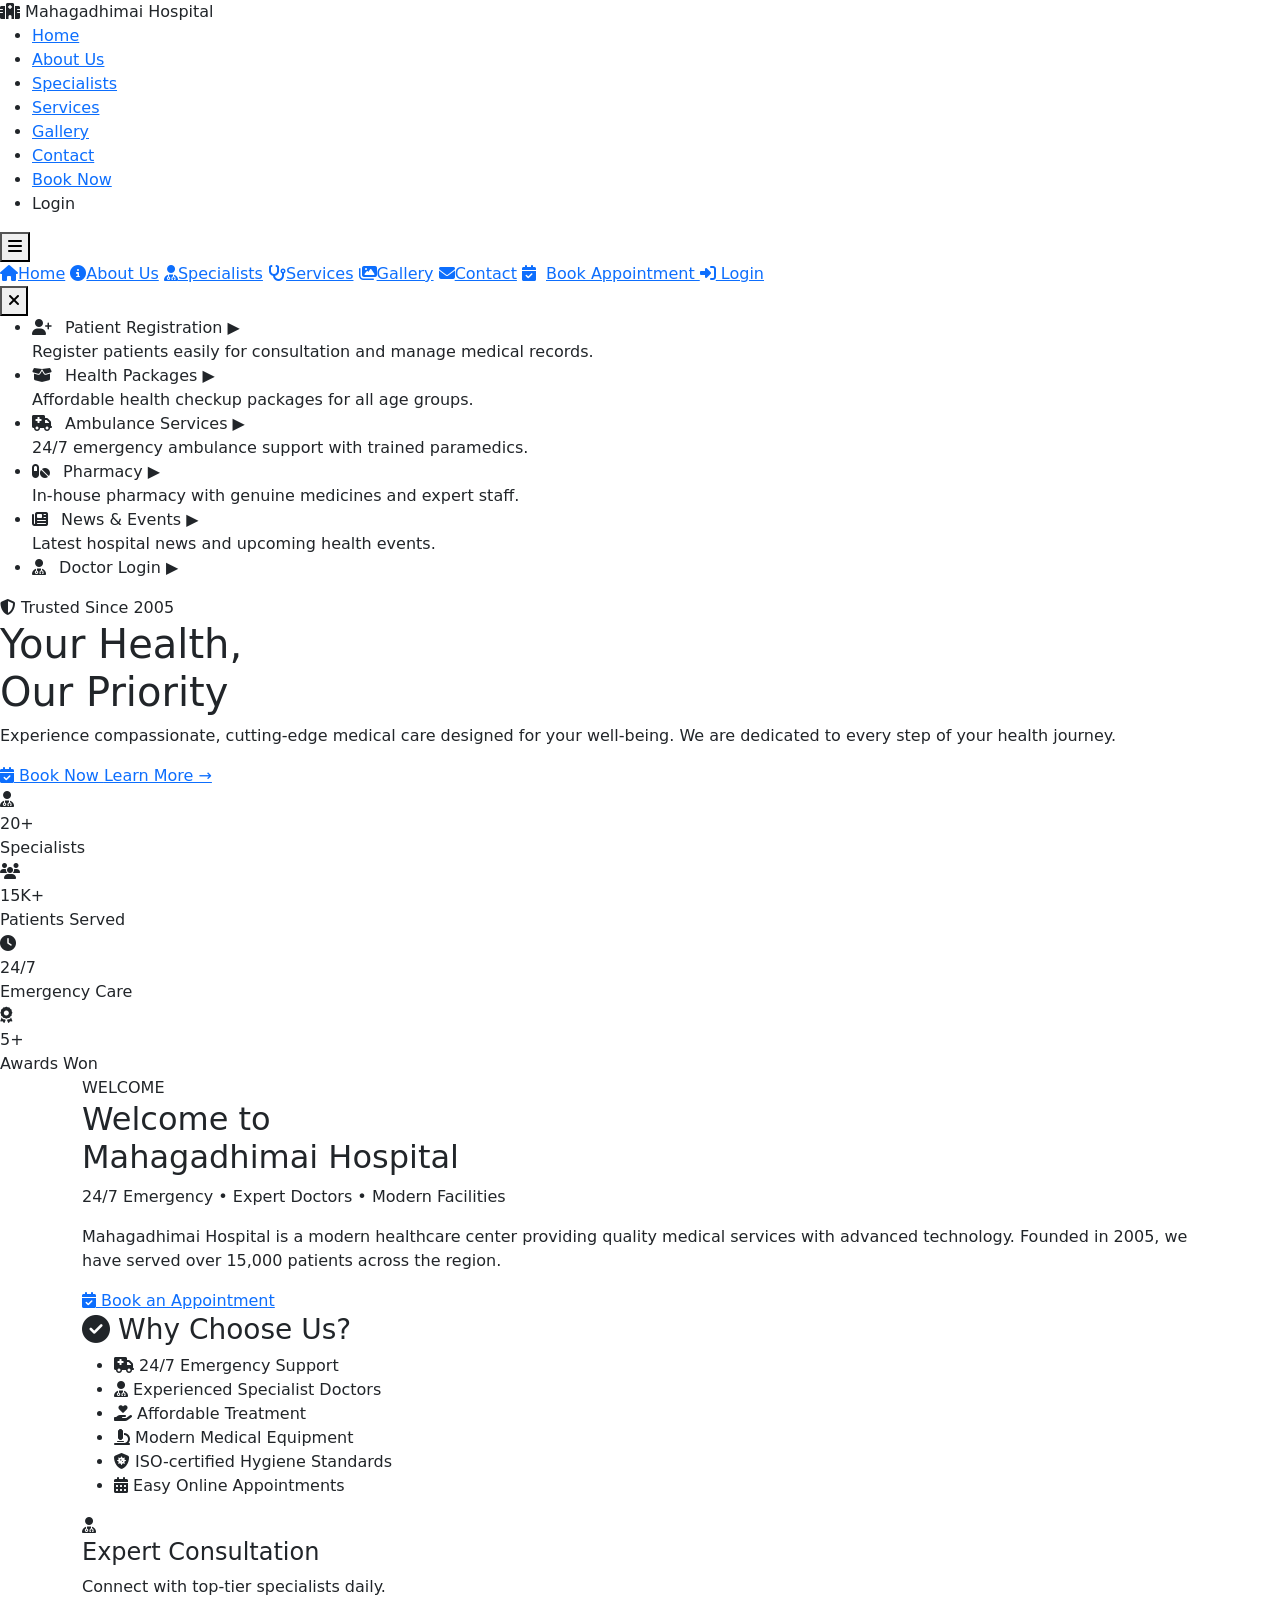
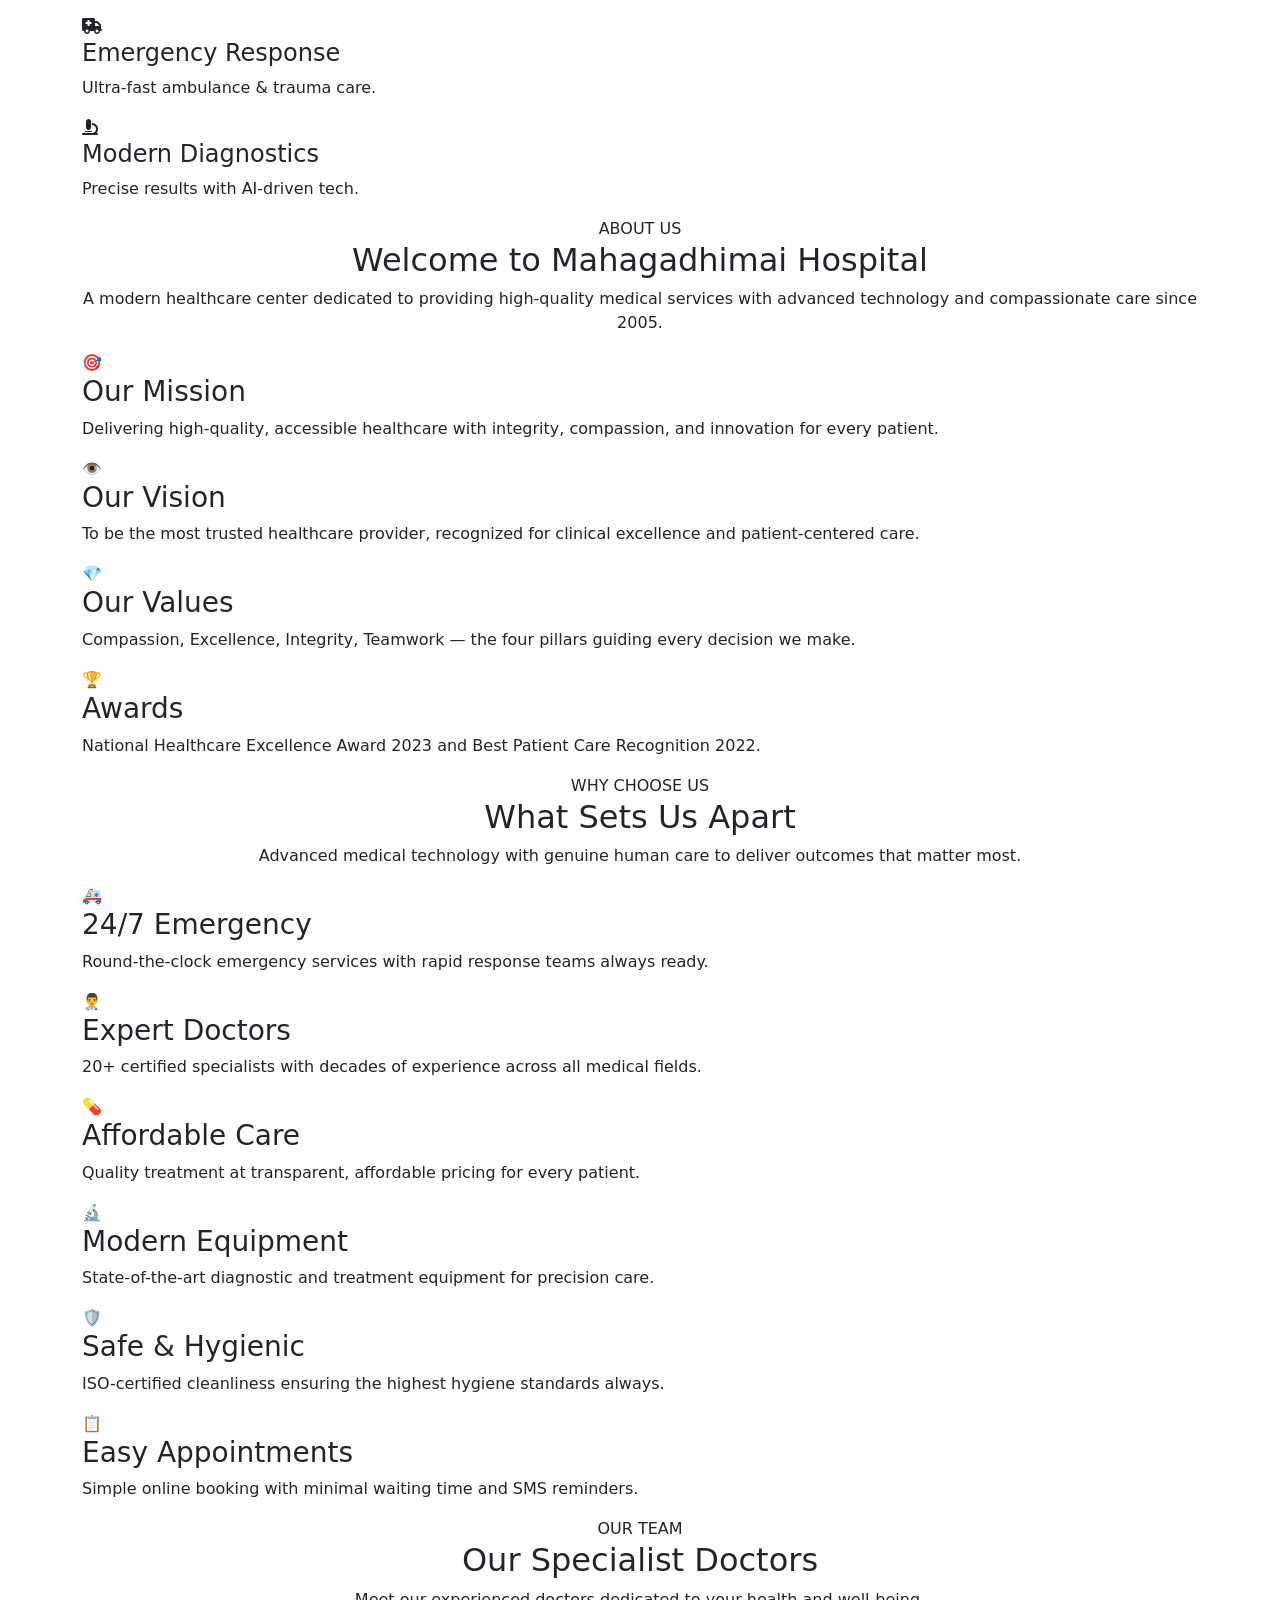
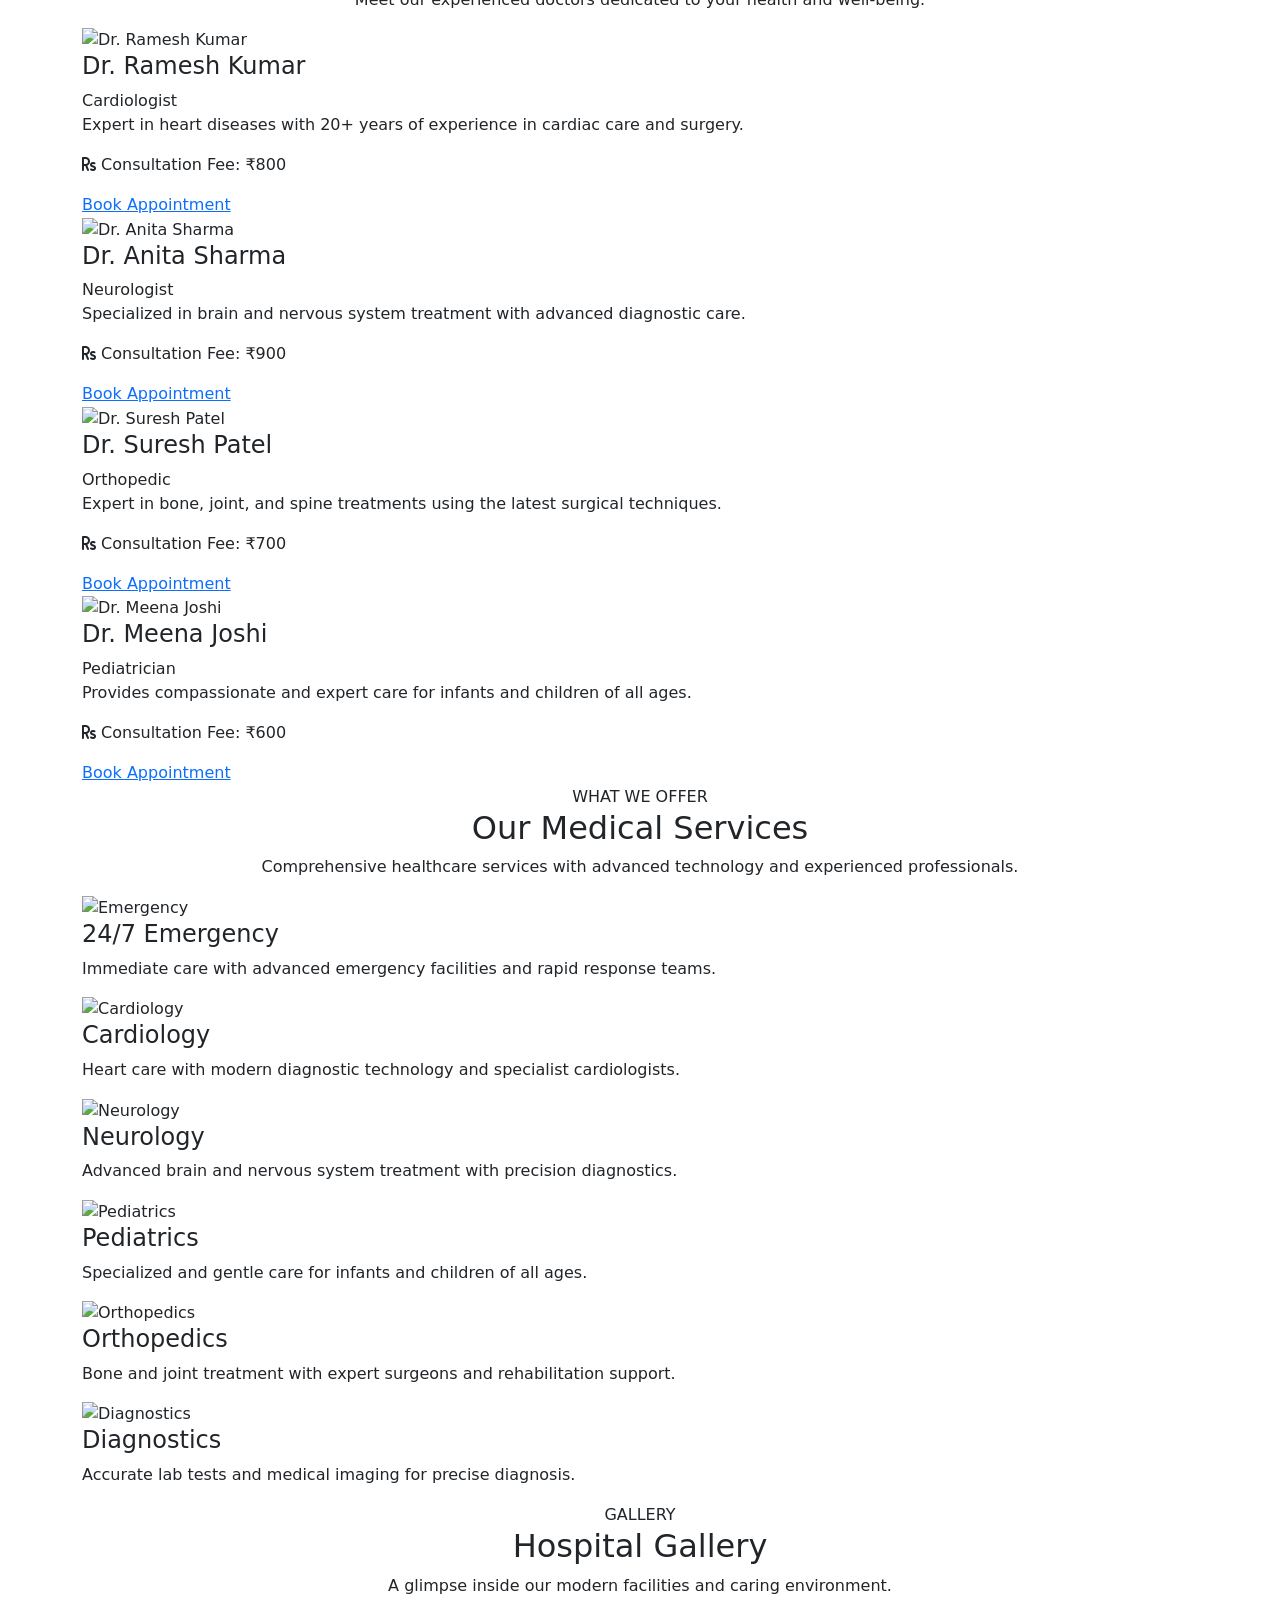
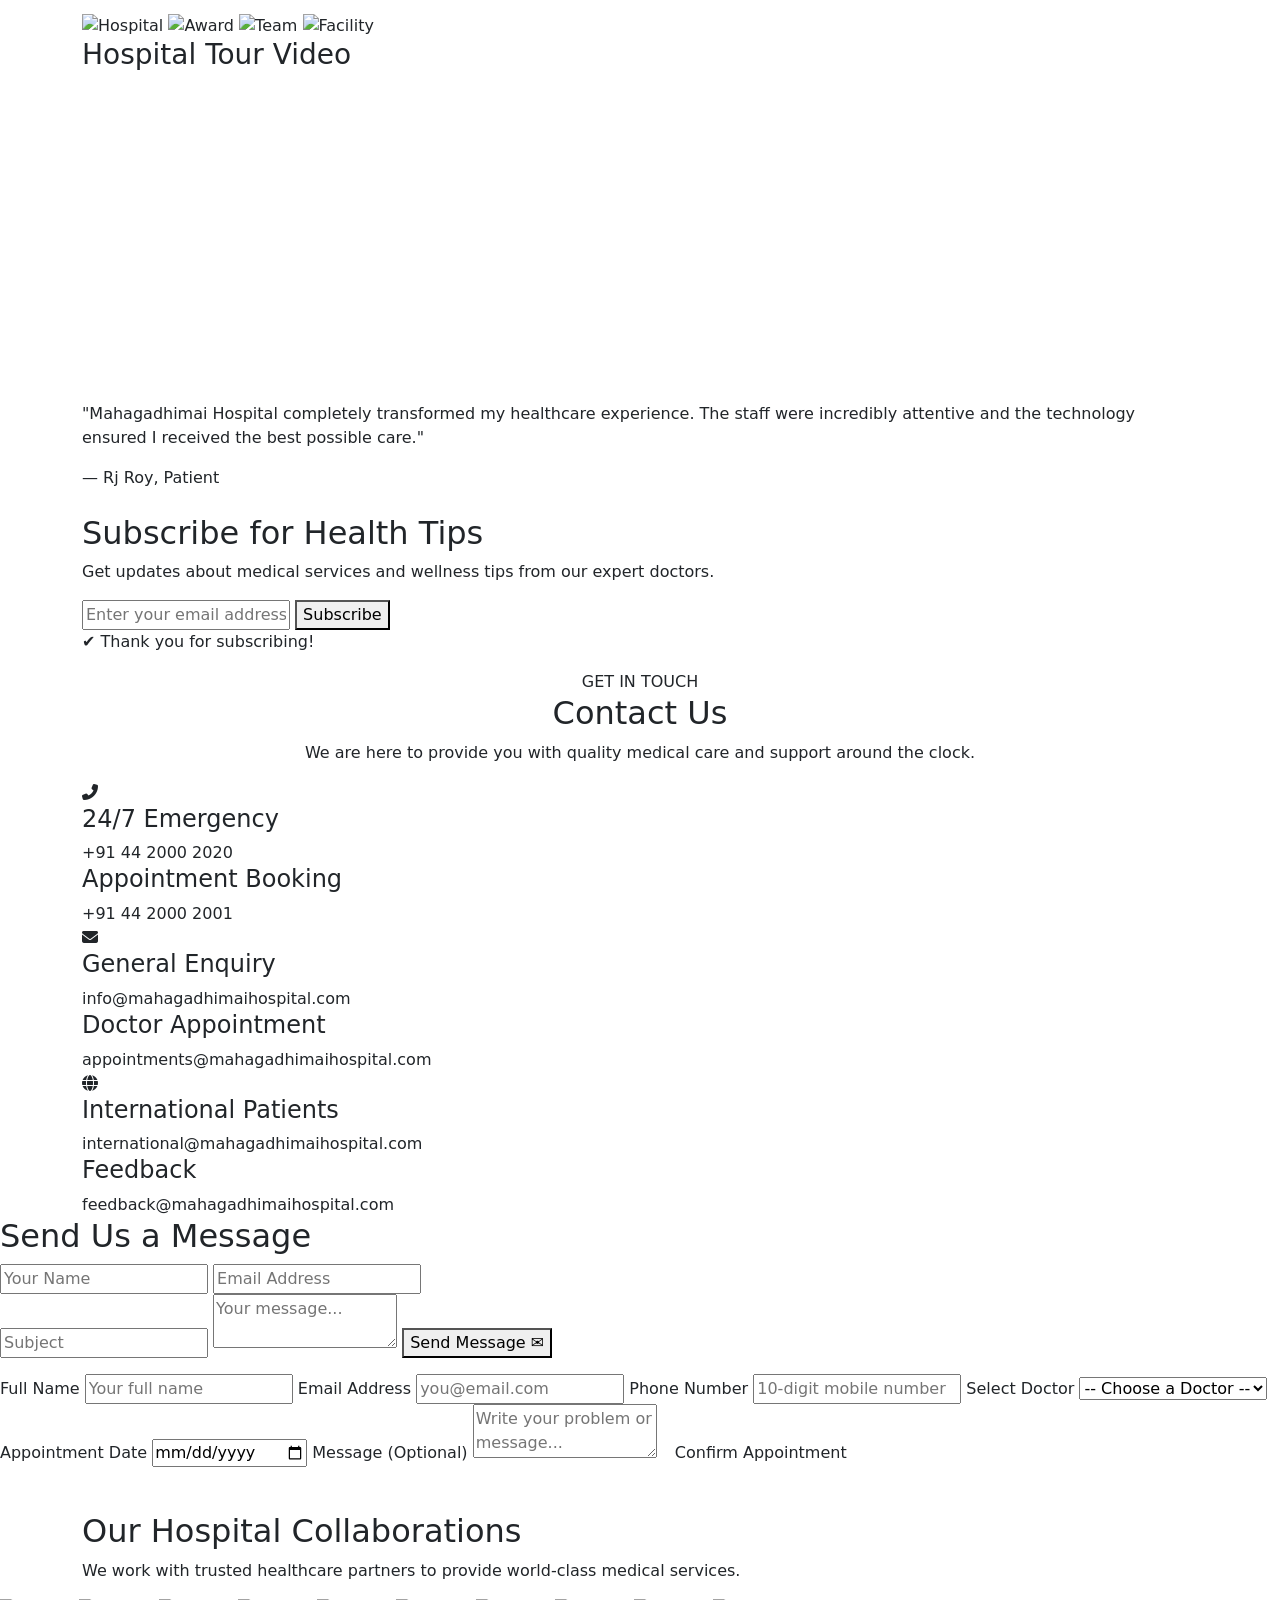
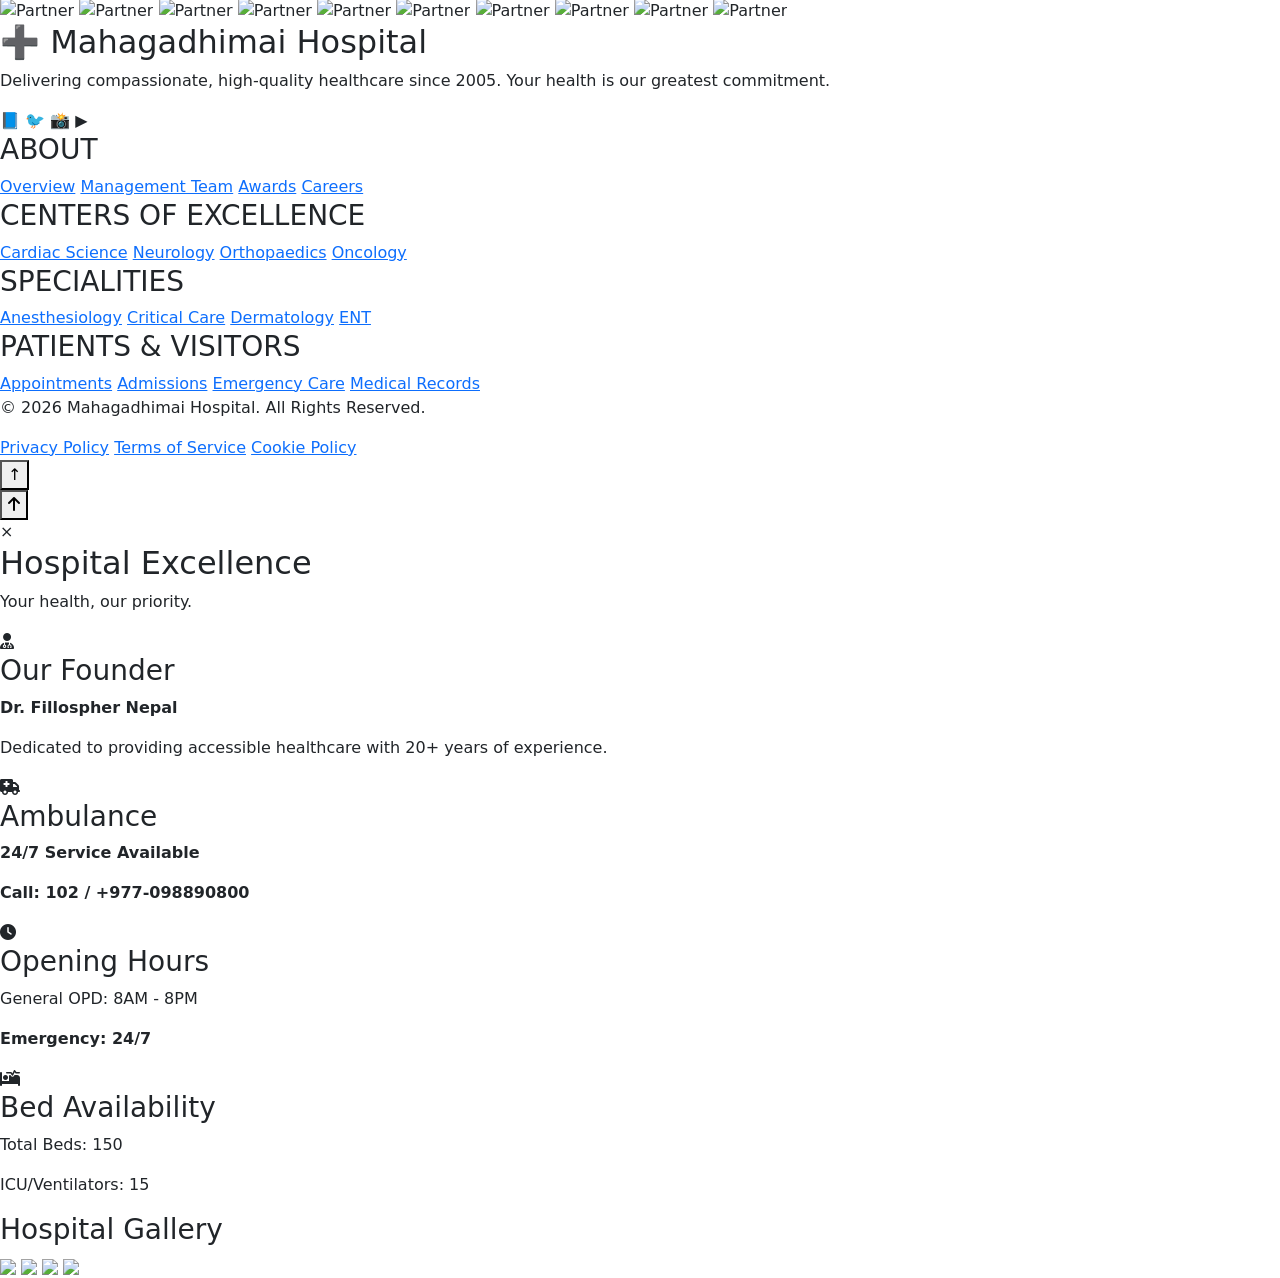
==== commit c0e816b0: "Update index.html" ====
--- a/index.html
+++ b/index.html
@@ -9,7 +9,7 @@
   <link href="https://fonts.googleapis.com/css2?family=Playfair+Display:wght@600;700&family=DM+Sans:wght@300;400;500;600&display=swap" rel="stylesheet">
   <link rel="stylesheet" href="https://cdnjs.cloudflare.com/ajax/libs/font-awesome/6.4.0/css/all.min.css">
   
-  <link rel="stylesheet" href="css/best.css">
+  <link rel="stylesheet" href="best.css">
 </head>
 <body>
 <nav class="navbar-custom" role="navigation" aria-label="Main navigation">
@@ -27,7 +27,7 @@
     <li><a href="#gallery">Gallery</a></li>
     <li><a href="#contact">Contact</a></li>
     <li><a href="#book" class="btn-book">Book Now</a></li>
-     <a href="LoginForm.html" class="nav-link">Login</a>
+<li> <a href="LoginForm.html" class="nav-link">Login</a></li>
   
   </ul>
 
@@ -48,8 +48,12 @@
   <a href="#gallery"    onclick="closeMobileNav()"><i class="fas fa-images"></i>Gallery</a>
   <a href="#contact"    onclick="closeMobileNav()"><i class="fas fa-envelope"></i>Contact</a>
   <a href="#book"       onclick="closeMobileNav()" class="m-book">
+ 
     <i class="fas fa-calendar-check" style="margin-right:8px;width:16px"></i>Book Appointment
   </a>
+<a href="LoginForm.html" onclick="closeMobileNav()">
+  <i class="fas fa-sign-in-alt"></i> Login
+</a>
 </div>
 
 <div class="nav-overlay" id="navOverlay" onclick="closeMobileNav()"></div>
@@ -113,7 +117,8 @@
         <a href="#book" class="btn-front-primary">
           <i class="fas fa-calendar-check"></i> Book Now
         </a>
-        <a href="#service" class="btn-front-outline">Learn More &rarr;</a>
+    <a href="javascript:void(0)" class="btn-front-outline" id="learnMoreBtn">Learn More &rarr;</a>
+
       </div>
     </div>
   </div>
@@ -479,6 +484,8 @@
 </section>
 
 
+
+
 <section class="collab-sec">
   <div class="container">
     <span class="section-tag" style="background:rgba(255,255,255,0.10);color:rgba(255,255,255,0.85);">PARTNERS</span>
@@ -557,15 +564,71 @@
   </div>
 
   <button class="scroll-btn" onclick="window.scrollTo({top:0, behavior:'smooth'})">
-
+    ↑
   </button>
 </footer>
 <button class="scroll-top-btn" id="scrollTopBtn" onclick="scrollToTop()" aria-label="Scroll to top">
   <i class="fas fa-arrow-up"></i>
 </button>
 
+
+<!-- learn more -->
+<div class="overlay" id="overlay">
+        <div class="details-container">
+            <span class="close-btn" id="closeBtn">&times;</span>
+            
+            <div class="section-header">
+                <h2>Hospital Excellence</h2>
+                <p>Your health, our priority.</p>
+            </div>
+
+            <div class="info-grid">
+                <div class="info-card">
+                    <i class="fas fa-user-md"></i>
+                    <h3>Our Founder</h3>
+                    <p><strong>Dr. Fillospher Nepal</strong></p>
+                    <p>Dedicated to providing accessible healthcare with 20+ years of experience.</p>
+                </div>
+
+                <div class="info-card emergency-box">
+                    <i class="fas fa-ambulance"></i>
+                    <h3>Ambulance</h3>
+                    <p><strong>24/7 Service Available</strong></p>
+                    <p style="color: var(--danger); font-weight: bold;">Call: 102 / +977-098890800</p>
+                </div>
+
+                <div class="info-card">
+                    <i class="fas fa-clock"></i>
+                    <h3>Opening Hours</h3>
+                    <p>General OPD: 8AM - 8PM</p>
+                    <p><strong>Emergency: 24/7</strong></p>
+                </div>
+
+                <div class="info-card">
+                    <i class="fas fa-procedures"></i>
+                    <h3>Bed Availability</h3>
+                    <p>Total Beds: 150</p>
+                    <p>ICU/Ventilators: 15</p>
+                </div>
+            </div>
+
+            <h3 class="gallery-title">Hospital Gallery</h3>
+            <div class="hospital-gallery">
+                <img src="https://t3.ftcdn.net/jpg/06/28/64/22/240_F_628642260_f1O8YpXQoAu3hJ05iNy0VaJa5DaILIA3.jpg" class="gallery-img">
+                <img src="https://images.unsplash.com/photo-1516549655169-df83a0774514?auto=format&fit=crop&w=300" class="gallery-img">
+                <img src="https://as1.ftcdn.net/v2/jpg/18/18/63/26/1000_F_1818632653_Tv9bMkLpUSi48tEskgFhh9j4znYMEiCa.jpg" class="gallery-img">
+                <img src="https://images.unsplash.com/photo-1551076805-e1869033e561?auto=format&fit=crop&w=300" class="gallery-img">
+            </div>
+        </div>
+    </div>
+
+
+
+
+
+
 <!-- Bootstrap JS -->
 <script src="https://cdn.jsdelivr.net/npm/bootstrap@5.3.0/dist/js/bootstrap.bundle.min.js"></script>
-<script src="js/best.js"></script>
+<script src="best.js"></script>
 </body>
 <html>
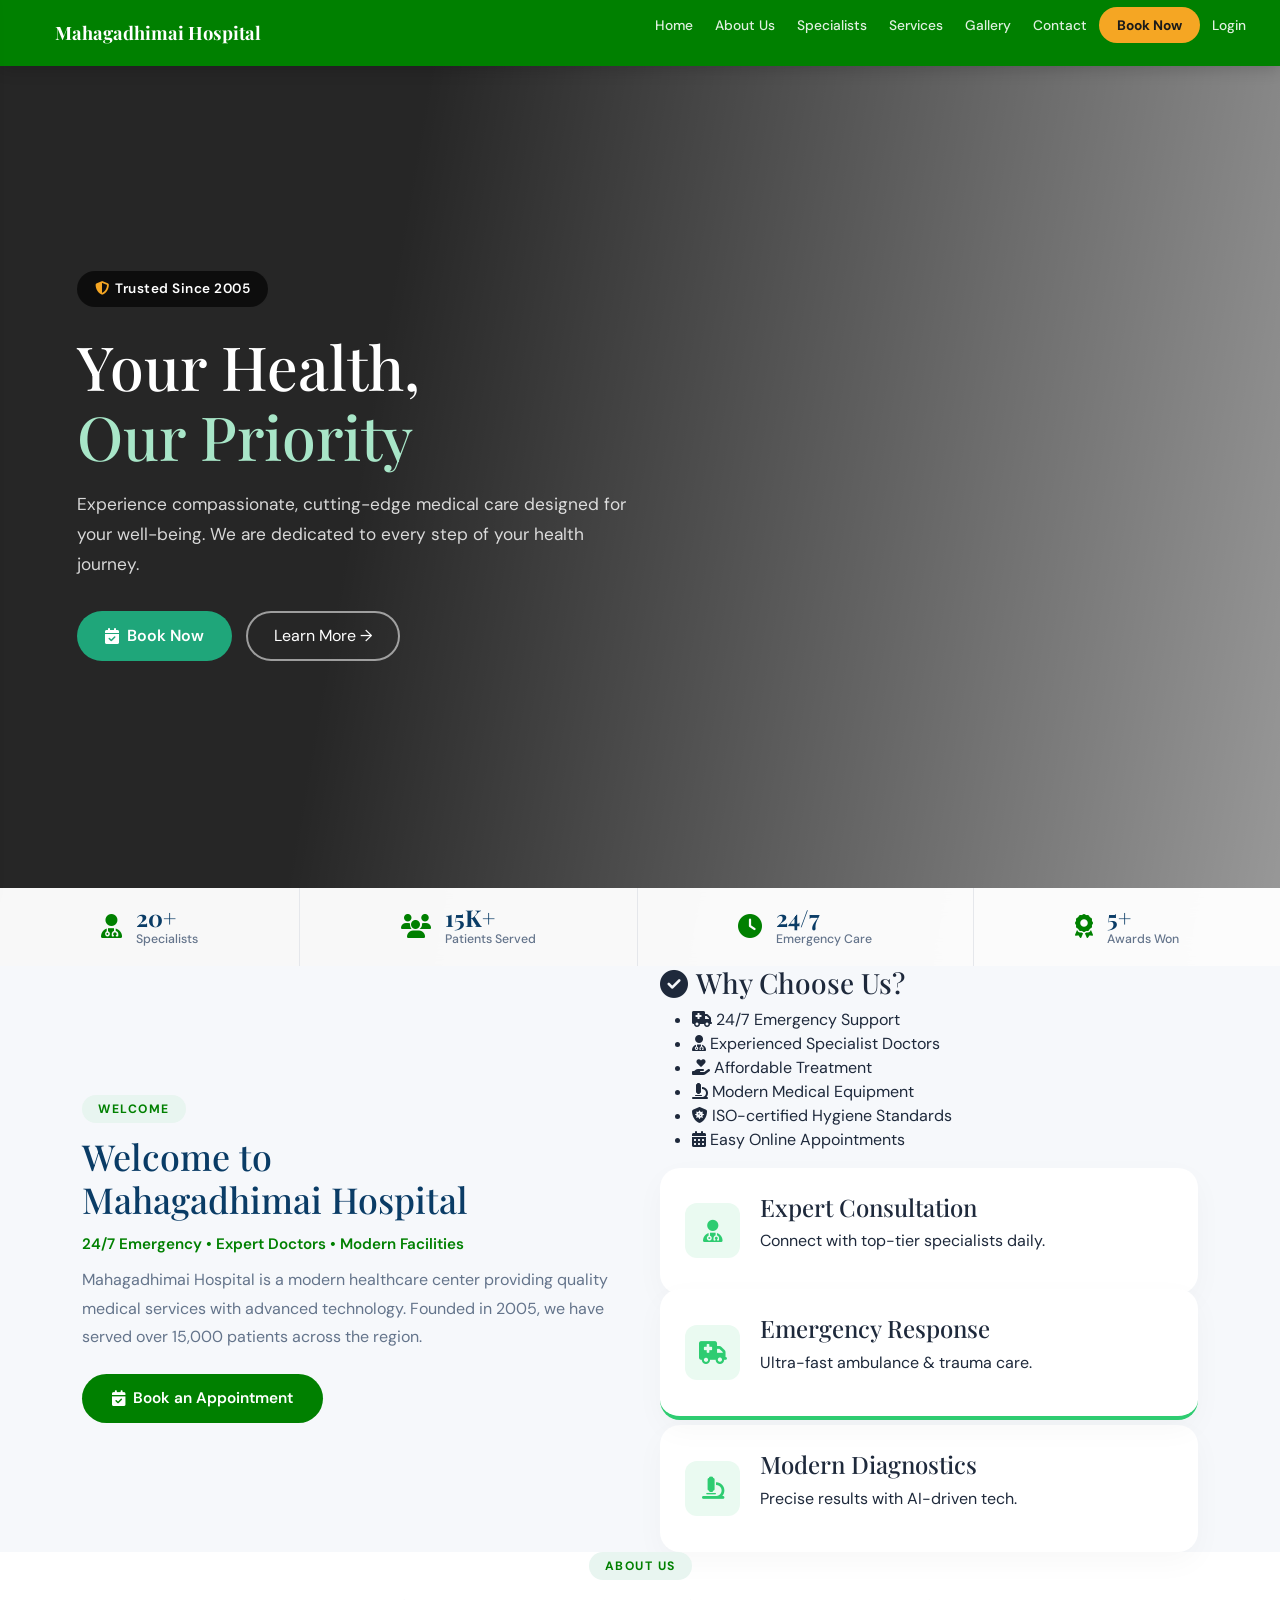
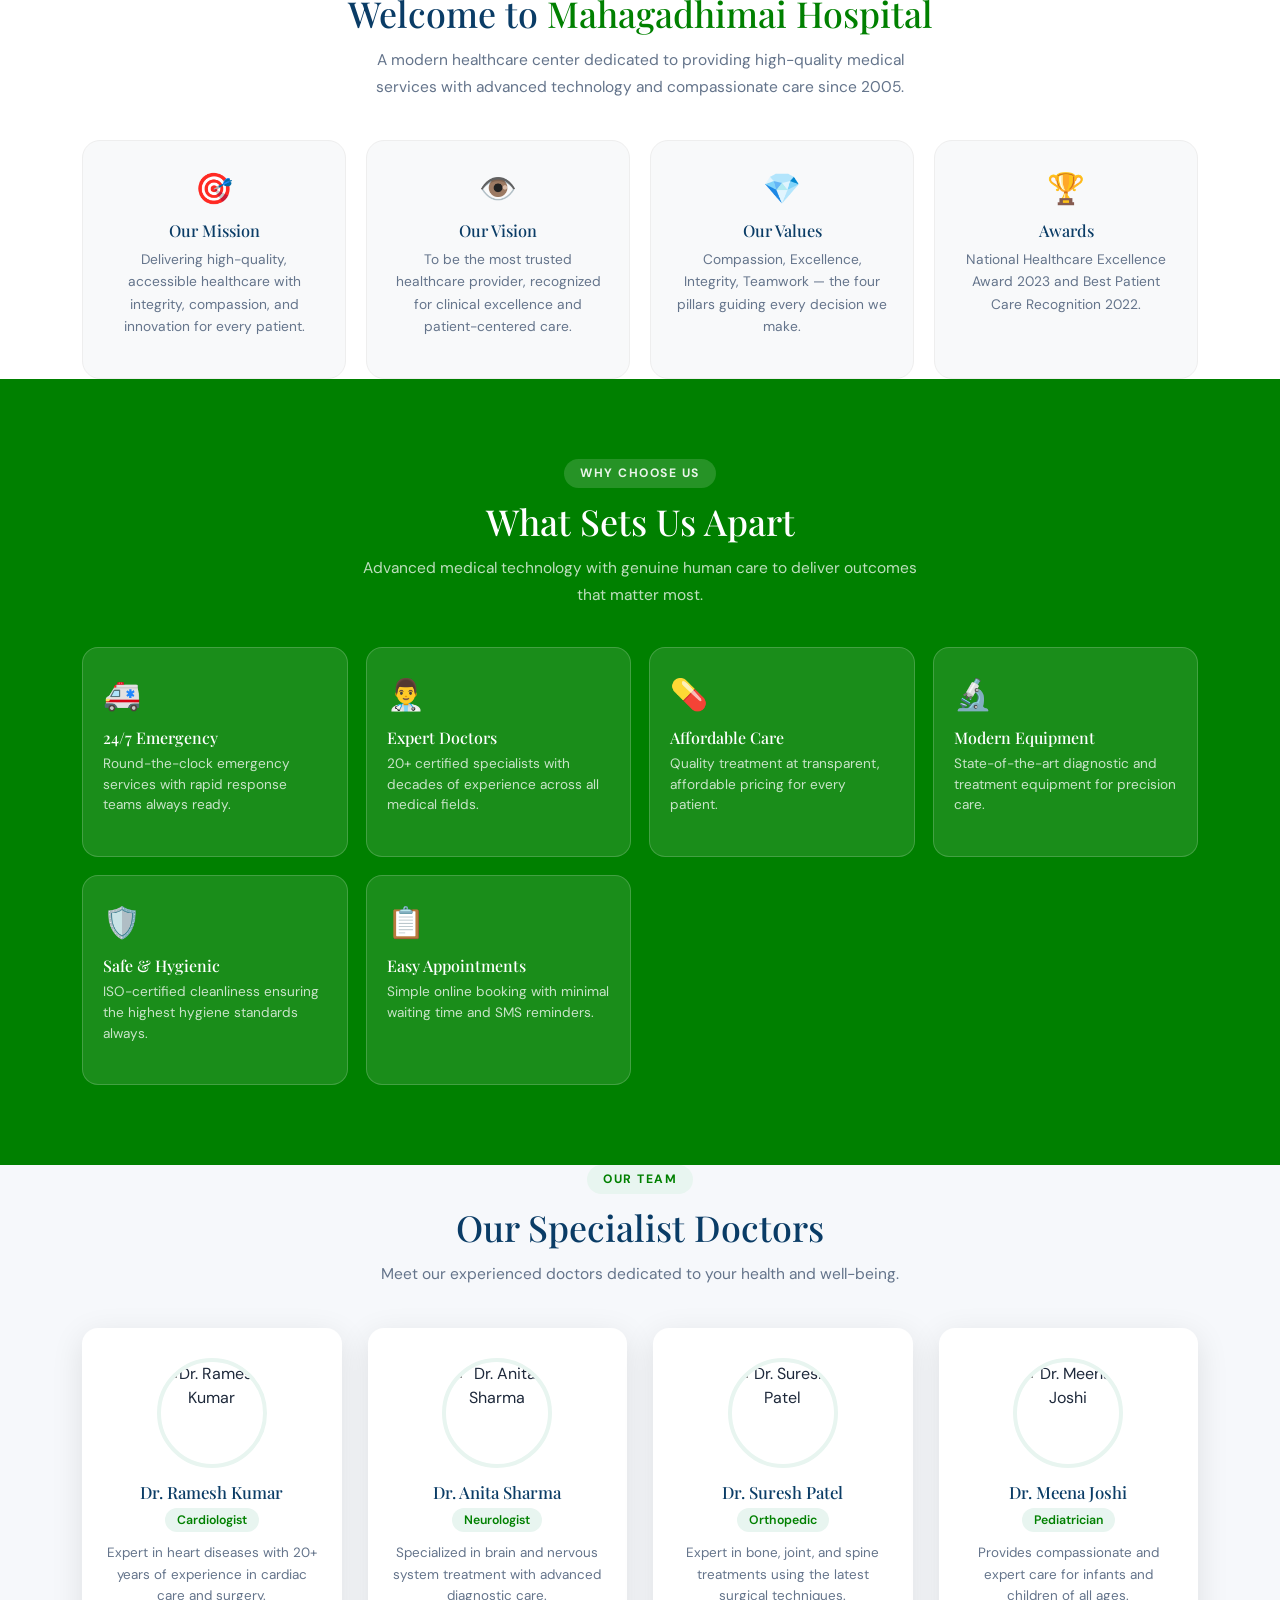
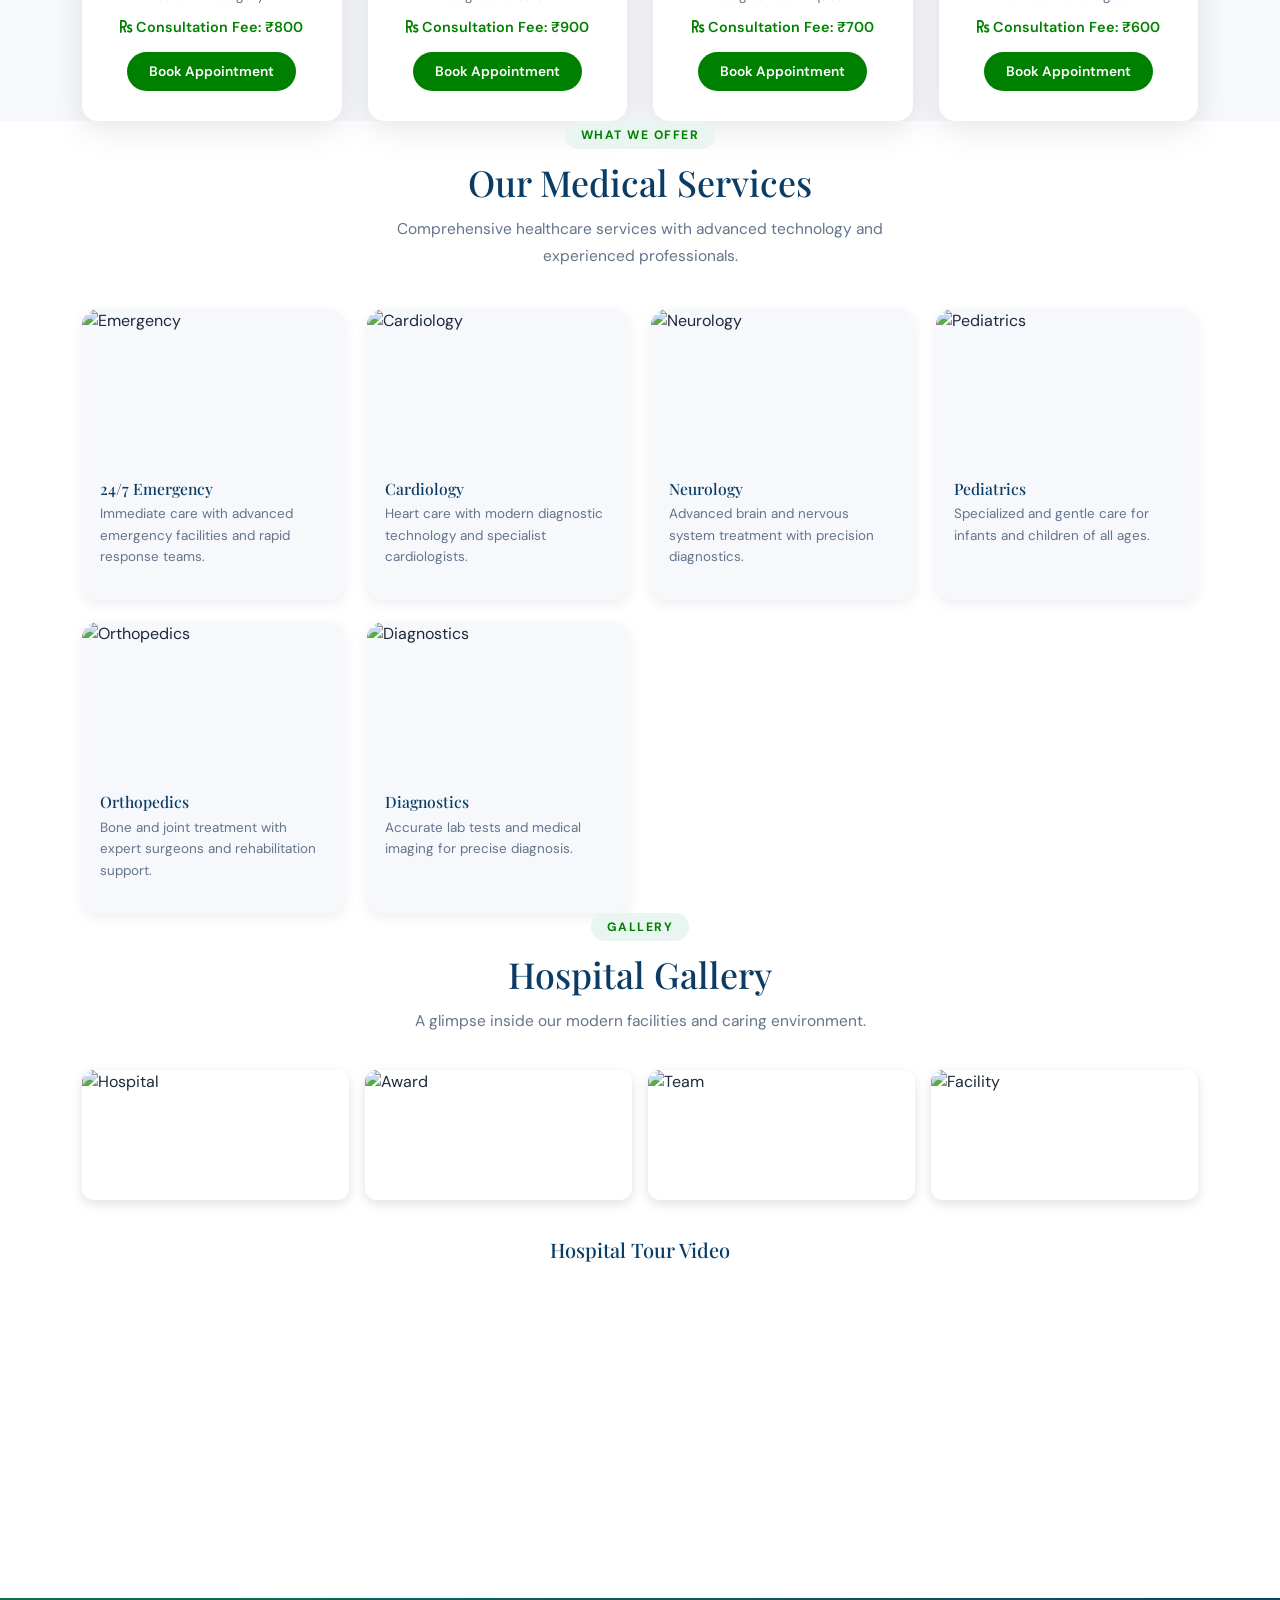
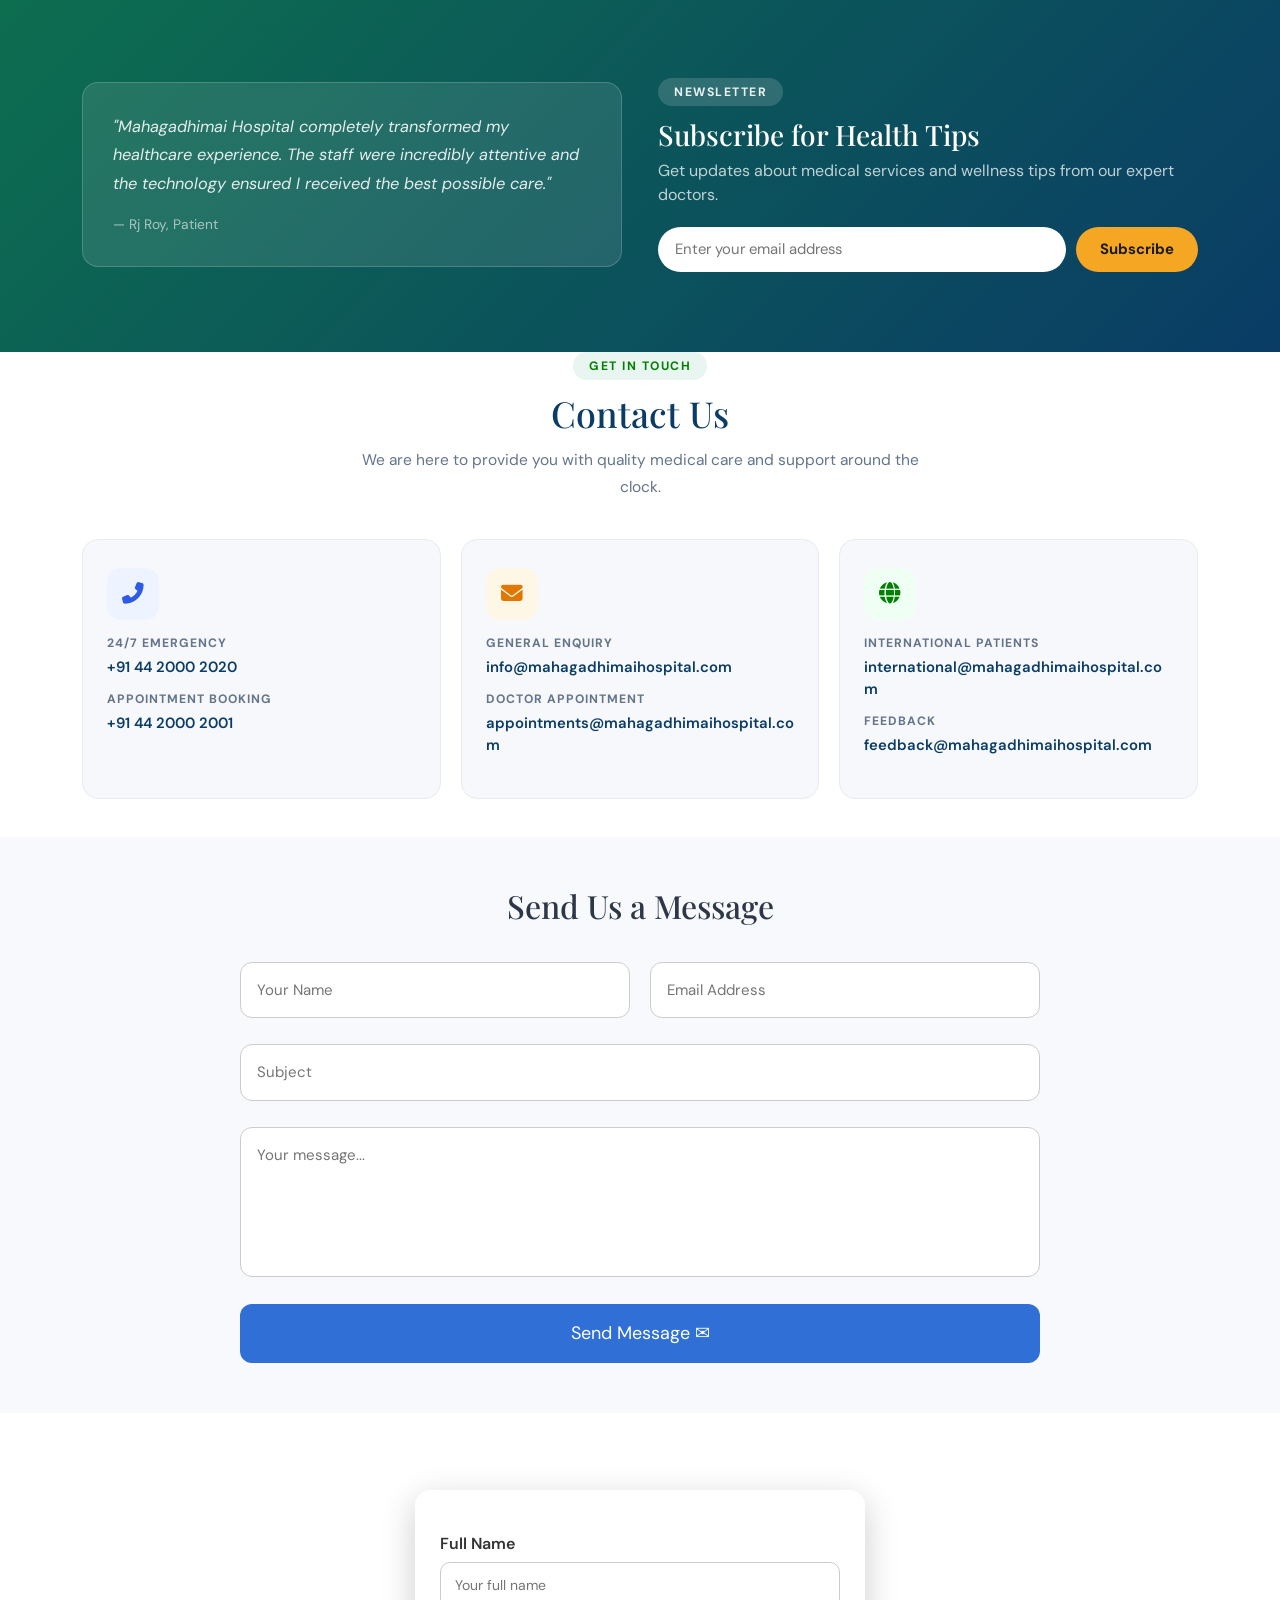
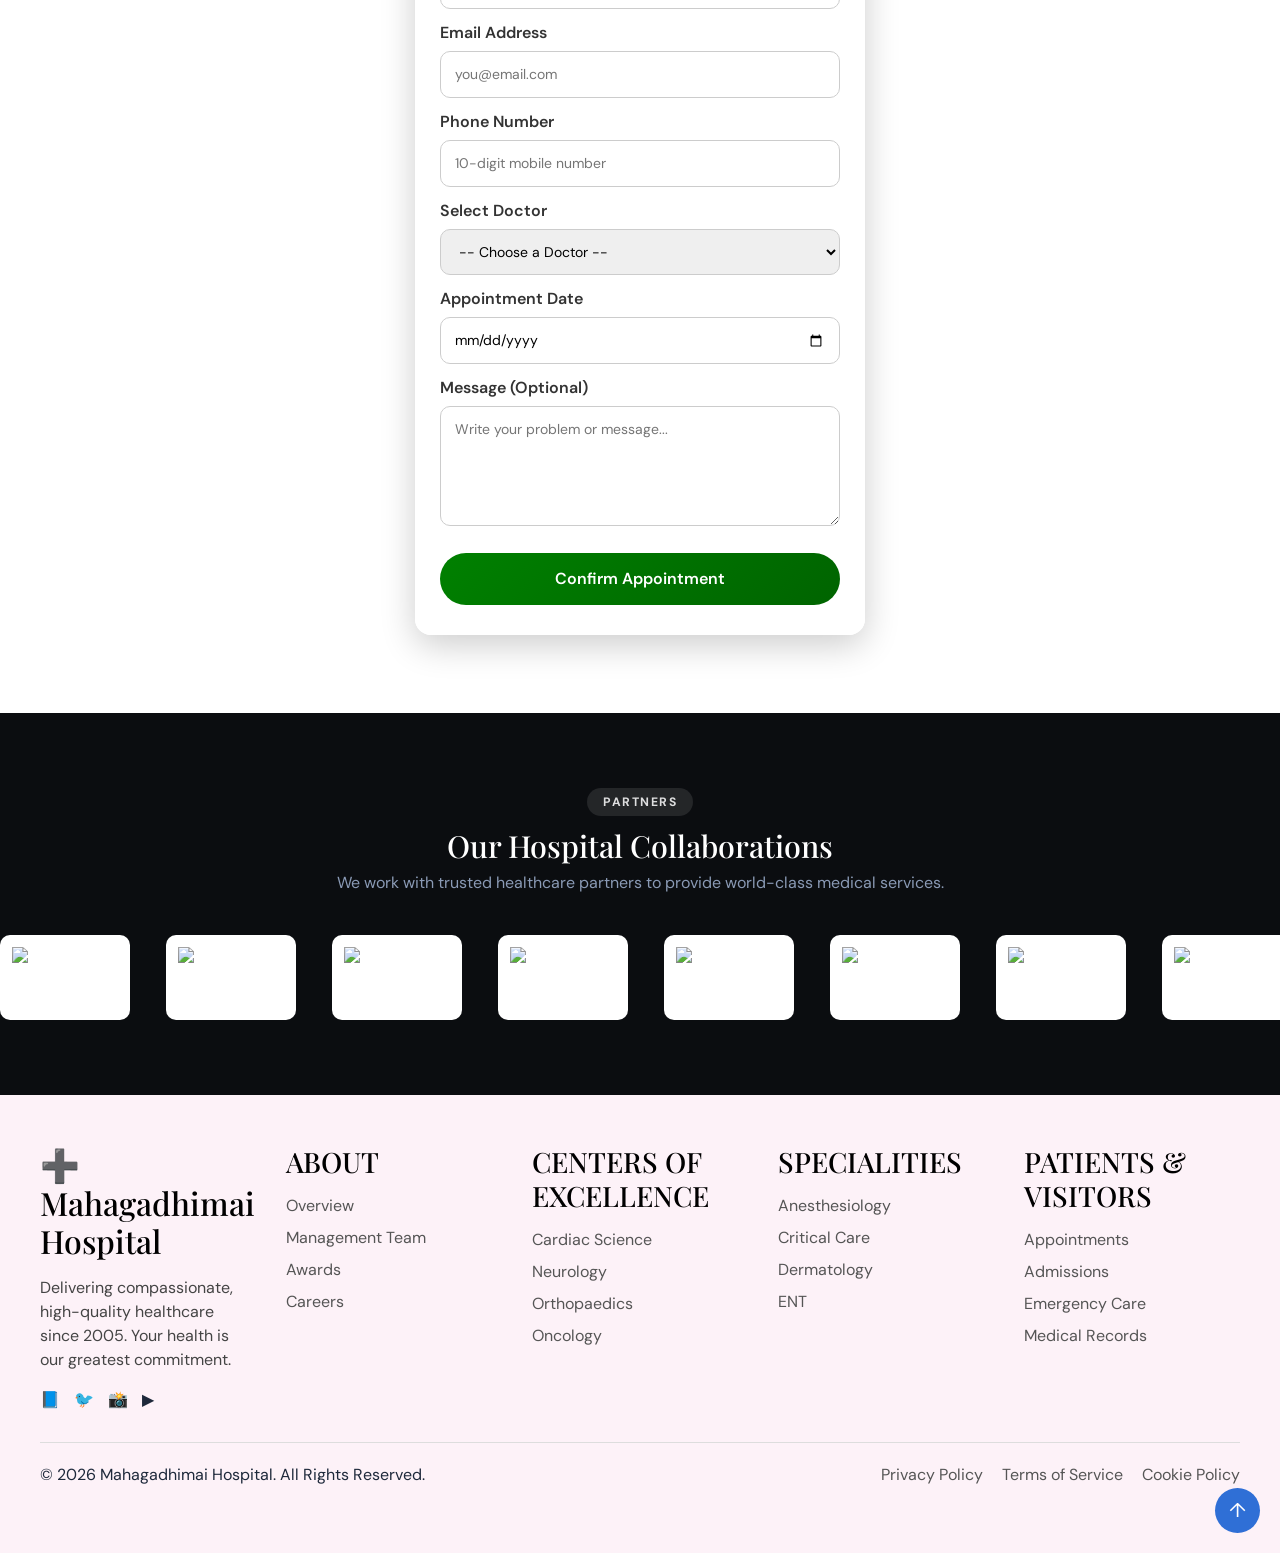
==== commit 69e41056: "Update index.html" ====
--- a/index.html
+++ b/index.html
@@ -9,7 +9,7 @@
   <link href="https://fonts.googleapis.com/css2?family=Playfair+Display:wght@600;700&family=DM+Sans:wght@300;400;500;600&display=swap" rel="stylesheet">
   <link rel="stylesheet" href="https://cdnjs.cloudflare.com/ajax/libs/font-awesome/6.4.0/css/all.min.css">
   
-  <link rel="stylesheet" href="best.css">
+  <link rel="stylesheet" href="css/best.css">
 </head>
 <body>
 <nav class="navbar-custom" role="navigation" aria-label="Main navigation">
@@ -629,6 +629,6 @@
 
 <!-- Bootstrap JS -->
 <script src="https://cdn.jsdelivr.net/npm/bootstrap@5.3.0/dist/js/bootstrap.bundle.min.js"></script>
-<script src="best.js"></script>
+<script src="js/best.js"></script>
 </body>
 <html>
--- a/css/best.css
+++ b/css/best.css
@@ -0,0 +1,1614 @@
+:root {
+  --green: green;
+  --green-light: green;
+  --green-pale: #e8f5f0;
+  --blue: #0a3c66;
+  --accent: #f5a623;
+  --pink: #8b1b5e;
+  --gray: #f6f8fb;
+  --text: #1e293b;
+  --text-soft: #64748b;
+  --radius: 16px;
+  --shadow: 0 8px 32px rgba(0, 0, 0, 0.10);
+  --shadow-lg: 0 16px 48px rgba(0, 0, 0, 0.16);
+  --nav-height: 66px; 
+}
+*, *::before, *::after {
+  box-sizing: border-box;
+  margin: 0;
+  padding: 0;
+}
+
+html {
+  scroll-behavior: smooth;
+
+  scroll-padding-top: var(--nav-height);
+  overflow-x: hidden;
+}
+
+body {
+  font-family: 'DM Sans', sans-serif;
+  color: var(--text);
+  background: #fff;
+  overflow-x: hidden;
+
+  padding-top: var(--nav-height);
+}
+
+h1, h2, h3, h4 { 
+  font-family: 'Playfair Display', serif; 
+}
+
+a { 
+  text-decoration: none; 
+}
+
+img { 
+  max-width: 100%; 
+  display: block; 
+}
+
+section, footer { 
+  width: 100%; 
+}
+
+.fade-up {
+  opacity: 0;
+  transform: translateY(30px);
+  transition: opacity 0.7s ease, transform 0.7s ease;
+}
+
+.fade-up.visible { 
+  opacity: 1; 
+  transform: translateY(0); 
+}
+
+.fade-up-delay-1 { transition-delay: 0.10s; }
+.fade-up-delay-2 { transition-delay: 0.20s; }
+.fade-up-delay-3 { transition-delay: 0.30s; }
+.fade-up-delay-4 { transition-delay: 0.40s; }
+
+.fas fa-home
+{
+  margin-right:8px;width:16px;
+}
+.fas fa-info-circle
+{
+  margin-right:8px;width:16px
+}
+.fas fa-user-md
+{
+  margin-right:8px;width:16px;
+}
+.fas fa-stethoscope
+{
+  margin-right:8px;width:16px;
+}
+.fas fa-images
+{
+  margin-right:8px;width:16px
+}
+.fas fa-envelope
+{
+  margin-right:8px;width:16px;
+}
+
+
+
+
+
+.navbar-custom {
+  background: var(--green);
+  padding: 0 24px;
+  height: var(--nav-height);
+  display: flex;
+  align-items: center;
+  position: fixed;
+  top: 0;
+  left: 0;
+  right: 0;
+  z-index: 9999;
+  box-shadow: 0 2px 16px rgba(0,0,0,0.20);
+  width: 100%;
+}
+
+.navbar-brand-text {
+  color: white;
+  font-family: 'Playfair Display', serif;
+  font-size: 1.15rem;
+  font-weight: 700;
+  flex-shrink: 0;
+  display: flex;
+  align-items: center;
+  gap: 8px;
+  white-space: nowrap;
+}
+
+.navbar-brand-text i { 
+  color: green; 
+}
+
+
+.nav-links {
+  display: flex;
+  align-items: center;
+  gap: 2px;
+  margin-left: auto;
+  list-style: none;
+  padding: 0;
+}
+
+.nav-links a {
+  color: rgba(255,255,255,0.88);
+  font-size: 0.86rem;
+  font-weight: 500;
+  padding: 7px 10px;
+  border-radius: 8px;
+  transition: background 0.2s, color 0.2s;
+  white-space: nowrap;
+  display: block;
+}
+
+.nav-links a:hover,
+.nav-links a:focus {
+  background: rgba(255,255,255,0.15);
+  color: white;
+}
+
+.nav-links .btn-book {
+  background: var(--accent);
+  color: #1a1a1a !important;
+  border-radius: 22px;
+  padding: 8px 18px;
+  font-weight: 700;
+}
+
+.nav-links .btn-book:hover { 
+  background: #e09510; 
+}
+
+/* Side panel icon */
+.menuIcon {
+  background: none;
+  border: none;
+  color: white;
+  font-size: 1rem;
+  margin-left: 6px;
+  cursor: pointer;
+  padding: 7px 10px;
+  border-radius: 8px;
+  transition: background 0.2s;
+  flex-shrink: 0;
+}
+
+.menuIcon:hover { 
+  background: rgba(255,255,255,0.15); 
+}
+
+/* Hamburger — hidden on desktop */
+.hamburger-btn {
+  display: none;
+  background: none;
+  border: none;
+  color: white;
+  font-size: 1.45rem;
+  margin-left: auto;
+  cursor: pointer;
+  padding: 4px 8px;
+  flex-shrink: 0;
+  min-width: 44px;
+  min-height: 44px;
+  align-items: center;
+  justify-content: center;
+}
+
+/*
+   MOBILE NAV DRAWER*/
+.mobile-nav {
+  display: none;
+  flex-direction: column;
+  background: var(--green);
+  border-top: 1px solid rgba(255,255,255,0.12);
+  position: fixed;
+  top: var(--nav-height);
+  left: 0;
+  right: 0;
+  z-index: 9998;
+  box-shadow: 0 8px 24px rgba(0,0,0,0.25);
+  transform: translateY(-8px);
+  opacity: 0;
+  transition: transform 0.25s ease, opacity 0.25s ease;
+  pointer-events: none;
+}
+
+.mobile-nav.open {
+  display: flex;
+  transform: translateY(0);
+  opacity: 1;
+  pointer-events: all;
+}
+
+.mobile-nav a {
+  color: rgba(255,255,255,0.92);
+  padding: 14px 24px;
+  font-size: 0.97rem;
+  font-weight: 500;
+  border-bottom: 1px solid rgba(255,255,255,0.08);
+  transition: background 0.2s, padding-left 0.2s;
+  display: block;
+}
+
+.mobile-nav a:hover,
+.mobile-nav a:focus {
+  background: rgba(255,255,255,0.12);
+  padding-left: 30px;
+  color: white;
+}
+
+.mobile-nav .m-book {
+  color: var(--accent) !important;
+  font-weight: 700;
+}
+
+/* Dark  */
+.nav-overlay {
+  display: none;
+  position: fixed;
+  inset: 0;
+  top: var(--nav-height);
+  background: rgba(0,0,0,0.40);
+  z-index: 9997;
+}
+
+.nav-overlay.active { 
+  display: block; 
+}
+
+/* 
+   SIDE PANEL
+ */
+.panel-overlay {
+  display: none;
+  position: fixed;
+  inset: 0;
+  background: rgba(0,0,0,0.45);
+  z-index: 10000;
+}
+
+.panel-overlay.active { 
+  display: block; 
+}
+
+.menuSide {
+  position: fixed;
+  top: 0;
+  left: -300px;
+  width: 275px;
+  height: 100vh;
+  background: white;
+  box-shadow: 4px 0 24px rgba(0,0,0,0.18);
+  padding-top: 68px;
+  transition: left 0.32s cubic-bezier(.4,0,.2,1);
+  z-index: 10001;
+  overflow-y: auto;
+}
+
+.menuSide.open { 
+  left: 0; 
+}
+
+.side-close {
+  position: absolute;
+  top: 18px; 
+  right: 16px;
+  background: none; 
+  border: none;
+  font-size: 1.3rem; 
+  cursor: pointer;
+  color: var(--text-soft);
+  min-width: 44px; 
+  min-height: 44px;
+  display: flex; 
+  align-items: center; 
+  justify-content: center;
+}
+
+.menuSide ul { 
+  list-style: none; 
+  padding: 0; 
+  margin: 0; 
+}
+
+.menuItem {
+  padding: 15px 20px;
+  font-size: 0.94rem;
+  color: var(--blue);
+  font-weight: 500;
+  border-bottom: 1px solid #eef0f5;
+  cursor: pointer;
+  transition: background 0.2s;
+}
+
+.menuItem:hover { 
+  background: var(--green-pale); 
+  color: var(--green); 
+}
+
+.menuItem .arrow {
+  float: right;
+  font-size: 0.76rem;
+  transition: transform 0.3s;
+}
+
+.menuItem.open .arrow { 
+  transform: rotate(90deg); 
+}
+
+.menuItem .text {
+  display: none;
+  font-size: 0.81rem;
+  color: var(--text-soft);
+  margin-top: 8px;
+  font-weight: 400;
+  line-height: 1.5;
+}
+
+.menuItem.open .text { 
+  display: block; 
+}
+
+/* HERO */
+.front {
+  position: relative;
+  height: 100vh;
+  min-height: 520px;
+  overflow: hidden;
+}
+
+.front-bg {
+  position: absolute;
+  inset: 0;
+  background-size: cover;
+  background-position: center;
+  animation: frontbg 18s ease-in-out infinite;  
+}
+
+@keyframes frontbg {
+  0%,100% {
+    background-image: url('https://images.unsplash.com/photo-1586773860418-d37222d8fce3?w=1400');
+  }
+  33% {
+    background-image: url('https://images.unsplash.com/photo-1504439468489-c8920d796a29?w=1400');
+  }
+  66% {
+    background-image: url('https://images.unsplash.com/photo-1519494026892-80bbd2d6fd0d?w=1400');
+  }
+  45% {
+    background-image: url('https://images.unsplash.com/photo-1551601651-2a8555f1a136?q=80&w=2000&auto=format&fit=crop'); 
+  }
+}
+
+.front-overlay {
+  position: absolute;
+  inset: 0;
+  background: linear-gradient(100deg, rgba(0,0,0,0.85) 30%, rgba(0,0,0,0.4) 100%);
+}
+
+.front-content {
+  position: relative;
+  z-index: 2;
+  height: 100%;
+  display: flex;
+  align-items: center;
+  padding: 0 6vw 100px;
+}
+
+.front-left {
+  max-width: 560px;
+}
+
+.front-badge {
+  display: inline-flex;
+  align-items: center;
+  gap: 6px;
+  background: rgba(0, 0, 0, 0.65);
+  border: none;
+  color: white;
+  padding: 8px 18px;
+  border-radius: 30px;
+  font-size: 0.85rem;
+  font-weight: 600;
+  letter-spacing: 0.5px;
+  margin-bottom: 24px;
+  backdrop-filter: blur(4px);
+}
+
+.front-badge i {
+  color: #f5a623; 
+}
+
+.front-left h1 {
+  font-size: clamp(2.1rem, 5vw, 3.8rem);
+  color: white;
+  line-height: 1.15;
+  margin-bottom: 18px;
+}
+
+.front-left h1 span {
+  color: #a8e6c8;
+}
+
+.front-left p {
+  color: rgba(255,255,255,0.82);
+  font-size: clamp(0.95rem, 1.5vw, 1.08rem);
+  line-height: 1.75;
+  margin-bottom: 32px;
+}
+
+.front-buttons {
+  display: flex;
+  gap: 14px;
+  flex-wrap: wrap;
+}
+
+.btn-front-primary {
+  background: #1fa67a; 
+  color: white;
+  padding: 13px 28px;
+  border-radius: 30px;
+  font-weight: 600;
+  display: inline-flex;
+  align-items: center;
+  gap: 8px;
+}
+
+.btn-front-primary:hover {
+  background: #17825f;
+  color: white;
+}
+
+.btn-front-outline {
+  background: transparent;
+  color: white;
+  border: 2px solid rgba(255,255,255,0.55);
+  padding: 11px 26px;
+  border-radius: 30px;
+  display: inline-flex;
+  align-items: center;
+}
+
+.btn-front-outline:hover {
+  background: rgba(255,255,255,0.1);
+}
+
+/* Stats bar */
+.stats-bar {
+  position: absolute;
+  bottom: 0;
+  left: 0;
+  right: 0;
+  z-index: 3;
+  background: rgba(255,255,255,0.97);
+  backdrop-filter: blur(12px);
+  display: flex;
+  justify-content: center;
+  flex-wrap: wrap;
+}
+
+.stat-item {
+  display: flex;
+  align-items: center;
+  gap: 14px;
+  padding: 18px 36px;
+  border-right: 1px solid #e5e7eb;
+  flex: 1 1 auto;
+  justify-content: center;
+}
+
+.stat-item:last-child {
+  border-right: none;
+}
+
+.stat-icon {
+  font-size: 1.5rem;
+  color: var(--green);
+}
+
+.stat-num {
+  font-family: 'Playfair Display', serif;
+  font-size: 1.45rem;
+  font-weight: 700;
+  color: var(--blue);
+  line-height: 1;
+}
+
+.stat-lbl {
+  font-size: 0.77rem;
+  color: var(--text-soft);
+  font-weight: 500;
+}
+
+/* SHARED SECTION LAYOUT */
+.section-tag {
+  display: inline-block;
+  background: var(--green-pale);
+  color: var(--green);
+  font-size: 0.76rem;
+  font-weight: 700;
+  letter-spacing: 1.5px;
+  text-transform: uppercase;
+  padding: 5px 16px;
+  border-radius: 20px;
+  margin-bottom: 12px;
+}
+
+.section-title {
+  font-size: clamp(1.6rem, 2.8vw, 2.4rem);
+  color: var(--blue);
+  margin-bottom: 12px;
+}
+
+.section-sub {
+  color: var(--text-soft);
+  font-size: 0.97rem;
+  max-width: 560px;
+  line-height: 1.75;
+}
+
+.btn-primary-solid {
+  background: var(--green);
+  color: white;
+  border: none;
+  padding: 13px 30px;
+  border-radius: 30px;
+  font-size: 0.96rem;
+  font-weight: 600;
+  font-family: 'DM Sans', sans-serif;
+  cursor: pointer;
+  display: inline-flex;
+  align-items: center;
+  gap: 8px;
+  transition: background 0.2s, transform 0.2s, box-shadow 0.2s;
+}
+
+.btn-primary-solid:hover {
+  background: var(--green-light);
+  transform: translateY(-2px);
+  box-shadow: 0 6px 20px rgba(13,110,79,0.30);
+  color: white;
+}
+
+/* HOME GRID  */
+.home-grid {
+  display: grid;
+  grid-template-columns: 1fr 1fr;
+  gap: 40px;
+  align-items: center;
+}
+
+.home-text .tagline {
+  font-size: 0.95rem;
+  color: var(--green);
+  font-weight: 600;
+  margin-bottom: 10px;
+}
+
+.home-text .desc {
+  color: var(--text-soft);
+  line-height: 1.78;
+  margin-bottom: 22px;
+}
+
+.why-card {
+  background: white;
+  border-radius: var(--radius);
+  padding: 30px;
+  box-shadow: var(--shadow);
+  border-left: 5px solid var(--green);
+}
+
+.why-card h3 { 
+  color: var(--green); 
+  margin-bottom: 16px; 
+  font-size: 1.15rem; 
+}
+
+.why-card ul { 
+  list-style: none; 
+  padding: 0; 
+}
+
+.why-card li {
+  padding: 8px 0;
+  color: var(--text);
+  font-size: 0.93rem;
+  border-bottom: 1px solid #f0f2f5;
+  display: flex;
+  align-items: center;
+  gap: 10px;
+}
+
+.why-card li:last-child { 
+  border-bottom: none; 
+}
+
+.why-card li i { 
+  color: var(--green); 
+  width: 16px; 
+  flex-shrink: 0; 
+}
+
+.glass-card {
+  background: #ffffff;
+  padding: 25px;
+  border-radius: 20px;
+  display: flex;
+  align-items: center;
+  gap: 20px;
+  box-shadow: 0 10px 30px rgba(0,0,0,0.03);
+  transition: transform 0.3s ease;
+  flex: 1 1 calc(33.333% - 20px); 
+  min-width: 280px;
+}
+
+.glass-card.active {
+  border-bottom: 4px solid #2ecc71;
+  transform: translateY(-5px);
+}
+
+/* Button & Icon Styling */
+.btn-book-link {
+  color: #3498db;
+  text-decoration: none;
+  font-weight: 600;
+  display: inline-flex;
+  align-items: center;
+  gap: 8px;
+  margin-top: 20px;
+}
+
+.icon-box {
+  background: #eafaf1;
+  color: #2ecc71;
+  width: 55px;
+  height: 55px;
+  border-radius: 12px;
+  display: flex;
+  align-items: center;
+  justify-content: center;
+  font-size: 1.4rem;
+}
+
+/* ABOUT CAR */
+.about-grid {
+  display: grid;
+  grid-template-columns: repeat(auto-fit, minmax(220px, 1fr));
+  gap: 20px;
+  margin-top: 38px;
+}
+
+.info-card {
+  background: var(--gray);
+  border-radius: var(--radius);
+  padding: 26px 20px;
+  border: 1px solid #e8ecf0;
+  transition: transform 0.3s, box-shadow 0.3s;
+}
+
+.info-card:hover { 
+  transform: translateY(-6px); 
+  box-shadow: var(--shadow); 
+}
+
+.info-card .card-icon { 
+  font-size: 1.9rem; 
+  margin-bottom: 10px; 
+}
+
+.info-card h3 { 
+  font-size: 1.02rem; 
+  color: var(--blue); 
+  margin-bottom: 7px; 
+}
+
+.info-card p { 
+  font-size: 0.86rem; 
+  color: var(--text-soft); 
+  line-height: 1.63; 
+}
+
+/*  CHOOSE US  */
+.choose-sec { 
+  padding: 80px 0; 
+  background: var(--green); 
+  width: 100%; 
+}
+
+.choose-sec .section-title { color: white; }
+.choose-sec .section-tag { background: rgba(255,255,255,0.15); color: rgba(255,255,255,0.9); }
+.choose-sec .section-sub { color: rgba(255,255,255,0.74); }
+
+.choose-grid {
+  display: grid;
+  grid-template-columns: repeat(auto-fit, minmax(220px, 1fr));
+  gap: 18px;
+  margin-top: 38px;
+}
+
+.choose-card {
+  background: rgba(255,255,255,0.10);
+  border: 1px solid rgba(255,255,255,0.18);
+  border-radius: var(--radius);
+  padding: 24px 20px;
+  color: white;
+  transition: background 0.3s, transform 0.3s;
+}
+
+.choose-card:hover { 
+  background: rgba(255,255,255,0.17); 
+  transform: translateY(-5px); 
+}
+
+.choose-card .ci { font-size: 1.9rem; margin-bottom: 10px; }
+.choose-card h3 { font-size: 1rem; margin-bottom: 7px; }
+.choose-card p { font-size: 0.85rem; color: rgba(255,255,255,0.76); line-height: 1.53; }
+
+/* specislist CARDS  */
+.doctor-grid {
+  display: grid;
+  grid-template-columns: repeat(auto-fit, minmax(240px, 1fr));
+  gap: 26px;
+  margin-top: 40px;
+}
+
+
+.doctor-card {
+  background: white;
+  border-radius: var(--radius);
+  padding: 30px 22px;
+  text-align: center;
+  box-shadow: var(--shadow);
+  transition: transform 0.35s, box-shadow 0.35s;
+  cursor: pointer;
+}
+
+.doctor-card:hover {
+  transform: translateY(-10px);
+  box-shadow: var(--shadow-lg);
+}
+.doctor-card img {
+  display: block;
+  margin: 0 auto;   /* centers image */
+}
+
+.doctor-card img {
+  width: 110px;
+  height: 110px;
+  border-radius: 50%;
+  object-fit: cover;
+  border: 4px solid var(--green-pale);
+  margin-bottom: 14px;
+}
+
+.doctor-card h4 {
+  font-size: 1.05rem;
+  color: var(--blue);
+  margin-bottom: 5px;
+}
+
+.dept-badge {
+  display: inline-block;
+  background: var(--green-pale);
+  color: var(--green);
+  font-size: 0.77rem;
+  font-weight: 600;
+  padding: 3px 12px;
+  border-radius: 12px;
+  margin-bottom: 10px;
+}
+
+.about-doc {
+  font-size: 0.84rem;
+  color: var(--text-soft);
+  line-height: 1.6;
+  margin-bottom: 10px;
+}
+
+.fee-label {
+  font-size: 0.9rem;
+  font-weight: 600;
+  color: var(--green);
+  margin-bottom: 14px;
+}
+
+.book-btn {
+  display: inline-block;
+  padding: 9px 22px;
+  background: var(--green);
+  color: white;
+  border-radius: 22px;
+  font-size: 0.86rem;
+  font-weight: 600;
+  transition: background 0.2s, transform 0.2s;
+}
+
+.book-btn:hover {
+  background: var(--green-light);
+  transform: scale(1.05);
+  color: white;
+}
+
+/*  SERVICE CARDS  */
+.services-grid {
+  display: grid;
+  grid-template-columns: repeat(auto-fit, minmax(230px, 1fr));
+  gap: 22px;
+  margin-top: 38px;
+}
+
+.ser {
+  background: var(--gray);
+  border-radius: var(--radius);
+  overflow: hidden;
+  box-shadow: 0 4px 14px rgba(0,0,0,0.07);
+  transition: transform 0.35s, box-shadow 0.35s;
+  cursor: pointer;
+  opacity: 0;
+  transform: translateY(30px);
+}
+
+.ser.visible {
+  opacity: 1;
+  transform: translateY(0);
+  transition: opacity 0.7s ease, transform 0.7s ease;
+}
+
+.ser:hover { 
+  transform: translateY(-8px); 
+  box-shadow: var(--shadow-lg); 
+}
+
+.ser img { width: 100%; height: 155px; object-fit: cover; display: block; }
+.ser-body { padding: 16px 18px; }
+.ser h4 { font-size: 0.98rem; color: var(--blue); margin-bottom: 5px; }
+.ser p { font-size: 0.84rem; color: var(--text-soft); line-height: 1.6; }
+
+/* GALLERY  */
+.gallery-grid {
+      display: grid;
+      grid-template-columns: repeat(auto-fit, minmax(210px, 1fr));
+      gap: 16px;
+      margin-top: 34px;
+    }
+.gallery-img {
+  width: 100%; 
+  height: 175px;
+  object-fit: cover;
+  border-radius: 12px;
+  box-shadow: 0 4px 12px rgba(0,0,0,0.12);
+  display: block;
+  transition: transform 0.3s, box-shadow 0.3s;
+}
+
+.gallery-img:hover { 
+  transform: scale(1.04); 
+  box-shadow: 0 10px 26px rgba(0,0,0,0.20); 
+}
+
+.video-box { 
+  margin-top: 38px; 
+  text-align: center; 
+}
+
+.video-box h3 { 
+  font-size: 1.25rem; 
+  color: var(--blue); 
+  margin-bottom: 14px; 
+}
+
+.video-box video { 
+  border-radius: 14px; 
+  max-width: 100%; 
+  width: 550px; 
+  box-shadow: var(--shadow); 
+}
+
+/* REVIEW + SUBSCRIBE */
+.rev-sub-sec {
+  padding: 80px 0;
+  background: linear-gradient(135deg, #0d6e4f 0%, #0a3c66 100%);
+  width: 100%;
+}
+
+.rev-grid {
+  display: grid;
+  grid-template-columns: 1fr 1fr;
+  gap: 36px;
+  align-items: center;
+}
+
+.rev-card {
+  background: rgba(255,255,255,0.10);
+  border: 1px solid rgba(255,255,255,0.18);
+  border-radius: var(--radius);
+  padding: 30px;
+}
+
+.rev-card p {
+  font-size: 1.02rem;
+  line-height: 1.75;
+  color: rgba(255,255,255,0.88);
+  margin-bottom: 14px;
+  font-style: italic;
+}
+
+.rev-card span { 
+  font-size: 0.86rem; 
+  color: rgba(255,255,255,0.60); 
+}
+
+.sub-block h2 { font-size: 1.75rem; color: white; margin-bottom: 8px; }
+.sub-block p { color: rgba(255,255,255,0.74); margin-bottom: 20px; }
+
+.sub-row { 
+  display: flex; 
+  gap: 10px; 
+  flex-wrap: wrap; 
+}
+
+.sub-row input {
+  flex: 1; 
+  min-width: 190px;
+  padding: 11px 17px;
+  border-radius: 30px;
+  border: none;
+  font-size: 0.93rem;
+  outline: none;
+  font-family: 'DM Sans', sans-serif;
+}
+
+.sub-row button {
+  background: var(--accent);
+  color: #1a1a1a;
+  border: none;
+  padding: 11px 24px;
+  border-radius: 30px;
+  font-size: 0.93rem;
+  font-weight: 700;
+  cursor: pointer;
+  font-family: 'DM Sans', sans-serif;
+  transition: background 0.2s;
+}
+
+.sub-row button:hover { 
+  background: #e09510; 
+}
+
+#subMsg { 
+  color: #a8e6c8; 
+  margin-top: 8px; 
+  font-size: 0.88rem; 
+  display: none; 
+}
+
+/* ===== CONTACT ===== */
+ .contact-cards {
+      display: grid;
+      grid-template-columns: repeat(auto-fit, minmax(230px, 1fr));
+      gap: 20px;
+      margin-top: 38px;
+      margin-bottom: 38px;
+    }
+.contact-card {
+  background: var(--gray);
+  border-radius: var(--radius);
+  padding: 28px 24px;
+  border: 1px solid #e8ecf0;
+  transition: box-shadow 0.3s;
+}
+
+.contact-card:hover {
+  box-shadow: var(--shadow);
+}
+
+.cicon {
+  width: 52px;
+  height: 52px;
+  border-radius: 14px;
+  display: flex;
+  align-items: center;
+  justify-content: center;
+  font-size: 1.35rem;
+  margin-bottom: 16px;
+}
+
+.cicon.phone { background: #eef4ff; color: #2d5be3; }
+.cicon.email { background: #fff7e6; color: #e07800; }
+.cicon.intl { background: #f0fff4; color: var(--green); }
+
+.contact-card h4 {
+  font-size: 0.76rem;
+  color: var(--text-soft);
+  text-transform: uppercase;
+  letter-spacing: 1px;
+  margin-bottom: 5px;
+  font-family: 'DM Sans', sans-serif;
+  font-weight: 700;
+}
+
+.contact-card .val {
+  font-size: 0.93rem;
+  color: var(--blue);
+  font-weight: 600;
+  margin-bottom: 14px;
+  word-break: break-all;
+}
+
+#contact-sec {
+  padding: 50px 20px;
+  background: #f7f9fc;
+}
+
+.contact-title {
+  text-align: center;
+  font-size: 32px;
+  margin-bottom: 30px;
+  color: #2d3748;
+}
+
+.contact-form {
+  max-width: 800px;
+  margin: auto;
+}
+
+.contact-row {
+  display: flex;
+  gap: 20px;
+  margin-bottom: 20px;
+}
+
+.contact-form input,
+.contact-form textarea {
+  width: 100%;
+  padding: 16px;
+  border-radius: 12px;
+  border: 1px solid #ccc;
+  font-size: 15px;
+  outline: none;
+  transition: 0.3s;
+}
+
+/* Focus effect */
+.contact-form input:focus,
+.contact-form textarea:focus {
+  border-color: #2f6fd6;
+  box-shadow: 0 0 6px rgba(47,111,214,0.3);
+}
+
+#cSubject {
+  margin-bottom: 20px;
+}
+
+.contact-form textarea {
+  height: 150px;
+  resize: none;
+  margin-bottom: 20px;
+}
+
+/* Button */
+.contact-btn {
+  width: 100%;
+  padding: 16px;
+  background: #2f6fd6;
+  color: white;
+  border: none;
+  border-radius: 12px;
+  font-size: 18px;
+  cursor: pointer;
+  transition: 0.3s;
+}
+
+.contact-btn:hover {
+  background: #1e4fa3;
+}
+
+/* Message */
+#cMsg {
+  margin-top: 15px;
+  text-align: center;
+  font-weight: bold;
+  display: none;
+}
+
+/* Mobile Responsive */
+@media (max-width: 600px) {
+  .contact-row {
+    flex-direction: column;
+  }
+}
+
+
+
+
+
+/* ===== FORMS ===== */
+
+
+/* FORM BOX */
+
+/* ===== BOOK SECTION BACKGROUND ===== */
+#book {
+  width: 100%;
+  min-height: 100vh;
+  display: flex;
+  justify-content: center;
+  align-items: center;
+  background: url("https://static.vecteezy.com/system/resources/previews/029/284/412/original/healthcare-theme-3d-illustration-of-an-empty-emergency-room-ai-generative-free-photo.jpg") no-repeat center center;
+  background-size: cover;
+  padding: 40px 20px;
+}
+
+/* ===== FORM BOX ===== */
+.form-box {
+  width: 100%;
+  max-width: 450px;
+  background: rgba(255, 255, 255, 0.95);
+  padding: 30px 25px;
+  border-radius: 16px;
+  box-shadow: 0 10px 35px rgba(0,0,0,0.2);
+  backdrop-filter: blur(6px);
+  animation: fadeIn 0.8s ease;
+}
+
+/* ===== FORM LABEL ===== */
+form label {
+  display: block;
+  margin-top: 12px;
+  font-weight: 600;
+  color: #333;
+}
+
+/* ===== INPUTS ===== */
+form input,
+form select,
+form textarea {
+  width: 100%;
+  padding: 12px 14px;
+  margin-top: 6px;
+  border: 1px solid #ccc;
+  border-radius: 10px;
+  font-size: 14px;
+  transition: all 0.3s ease;
+  outline: none;
+}
+
+/* Focus Effect */
+form input:focus,
+form select:focus,
+form textarea:focus {
+  border-color: green;
+  box-shadow: 0 0 6px rgba(0,128,0,0.3);
+}
+
+/* ===== BUTTON ===== */
+.btn {
+  width: 100%;
+  margin-top: 20px;
+  padding: 14px;
+  background: linear-gradient(135deg, green, darkgreen);
+  color: white;
+  border: none;
+  border-radius: 30px;
+  font-size: 16px;
+  font-weight: 600;
+  cursor: pointer;
+  transition: 0.3s;
+}
+
+.btn:hover {
+  transform: translateY(-2px);
+  box-shadow: 0 6px 20px rgba(0,128,0,0.4);
+}
+
+/* ===== SUCCESS / ERROR MESSAGE ===== */
+#msg {
+  display: none;
+  margin-top: 15px;
+  font-weight: bold;
+  text-align: center;
+  padding: 10px;
+  border-radius: 8px;
+}
+
+/* ===== ERROR TEXT ===== */
+.error {
+  color: red;
+  font-size: 12px;
+  margin-top: 3px;
+  display: none;
+}
+
+/* ===== ERROR INPUT BORDER ===== */
+.error-border {
+  border: 2px solid red !important;
+  background: #ffecec;
+}
+
+/* ===== SUCCESS INPUT ===== */
+.success-border {
+  border: 2px solid green !important;
+}
+
+/* ===== ANIMATION ===== */
+@keyframes fadeIn {
+  from {
+    opacity: 0;
+    transform: translateY(30px);
+  }
+  to {
+    opacity: 1;
+    transform: translateY(0);
+  }
+}
+/* TEXTAREA STYLE */
+form textarea {
+  width: 100%;
+  min-height: 120px;
+  padding: 12px 14px;
+  margin-top: 6px;
+  border: 1px solid #ccc;
+  border-radius: 10px;
+  font-size: 14px;
+  resize: vertical; /* user can resize */
+  outline: none;
+  transition: 0.3s;
+}
+
+/* FOCUS EFFECT */
+form textarea:focus {
+  border-color: green;
+  box-shadow: 0 0 6px rgba(0,128,0,0.3);
+}
+
+/* ERROR STATE */
+textarea.error-border {
+  border: 2px solid red !important;
+  background: #ffecec;
+}
+
+/* ===== COLLABORATION ===== */
+.collab-sec {
+  background: #0b0d10;
+  color: white;
+  padding: 75px 0;
+  text-align: center;
+  overflow: hidden;
+  width: 100%;
+}
+
+.collab-sec h2 { font-size: 1.9rem; margin-bottom: 7px; }
+.collab-sub { color: #8a9ab5; margin-bottom: 40px; }
+
+.logo-slider { 
+  overflow: hidden; 
+  width: 100%; 
+}
+
+.logo-track {
+  display: flex;
+  gap: 36px;
+  animation: logoslide 22s linear infinite;
+  width: max-content;
+}
+
+.logo-track img {
+  width: 130px; height: 85px;
+  object-fit: contain;
+  background: white;
+  padding: 12px;
+  border-radius: 10px;
+  flex-shrink: 0;
+}
+
+@keyframes logoslide {
+  from { transform: translateX(0); }
+  to { transform: translateX(-50%); }
+}
+
+/* ===== FOOTER ===== */
+footer {
+  background: #fdf2f8; 
+  width: 100vw;
+  margin-left: calc(-50vw + 50%);
+  padding: 50px 0;
+  position: relative;
+}
+
+.foot-container {
+  width: 100%;
+  padding: 0 40px;
+  display: grid;
+  grid-template-columns: repeat(auto-fit, minmax(200px, 1fr));
+  gap: 30px;
+}
+
+.foot-box h2,
+.foot-box h3 {
+  color: #000;
+  margin-bottom: 15px;
+}
+
+.foot-box p {
+  color: #444;
+  line-height: 1.5;
+}
+
+.foot-box a {
+  color: #555;
+  text-decoration: none;
+  display: block;
+  margin-bottom: 8px;
+}
+
+.foot-box a:hover {
+  text-decoration: underline;
+}
+
+.icons {
+  margin-top: 15px;
+}
+
+.icons span {
+  margin-right: 10px;
+  cursor: pointer;
+}
+
+.foot-bottom {
+  border-top: 1px solid #ddd;
+  margin: 30px 40px 0;
+  padding-top: 20px;
+  display: flex;
+  justify-content: space-between;
+  flex-wrap: wrap;
+}
+
+.foot-bottom .links a {
+  margin-left: 15px;
+  color: #555;
+}
+
+.scroll-btn {
+  position: absolute;
+  bottom: 20px;
+  right: 20px;
+  background: #2f6fd6;
+  color: #fff;
+  border: none;
+  width: 45px;
+  height: 45px;
+  border-radius: 50%;
+  cursor: pointer;
+  font-size: 20px;
+  z-index: 10;
+}
+
+/* ===== SCROLL TO TOP ===== */
+.scroll-top-btn {
+  position: fixed;
+  bottom: 24px;
+  right: 24px;
+  background: var(--green);
+  color: white;
+  border: none;
+  width: 46px;
+  height: 46px;
+  border-radius: 50%;
+  font-size: 1.1rem;
+  cursor: pointer;
+  box-shadow: var(--shadow);
+  display: flex;
+  align-items: center;
+  justify-content: center;
+  transition: background 0.2s, transform 0.2s, opacity 0.3s;
+  z-index: 8000;
+  opacity: 0;
+  pointer-events: none;
+}
+
+.scroll-top-btn.visible {
+  opacity: 1;
+  pointer-events: all;
+}
+
+.scroll-top-btn:hover {
+  background: var(--green-light);
+  transform: translateY(-3px);
+}
+
+
+@media (max-width: 992px) {
+  .home-grid { grid-template-columns: 1fr; gap: 28px; }
+  .rev-grid { grid-template-columns: 1fr; gap: 28px; }
+  .stat-item { flex: 1 1 50%; }
+  .stat-item:nth-child(2) { border-right: none; }
+  .navbar-brand-text { font-size: 1.05rem; }
+  .glass-card { flex: 1 1 calc(50% - 20px); }
+}
+
+/*========= */
+@media (max-width: 768px) {
+  /* NAVBAR */
+  .nav-links { display: none; }
+  .hamburger-btn { display: flex; }
+
+  /* HERO */
+  .front-content { padding: 60px 20px 100px; align-items: flex-start; }
+  .front-left h1 { font-size: clamp(1.7rem, 8vw, 2.6rem); }
+
+  /* STATS */
+  .stats-bar { position: relative; }
+  .stat-item { flex: 1 1 50%; padding: 13px 16px; }
+
+  /* SUBSCRIBE */
+  .sub-row { flex-direction: column; }
+  .sub-row input, .sub-row button { width: 100%; min-width: unset; }
+
+  /* GRIDS — single column */
+  .doctor-grid, .about-grid, .choose-grid, .services-grid, .contact-cards { 
+    grid-template-columns: 1fr; 
+  }
+  .gallery-grid { grid-template-columns: 1fr 1fr; }
+
+  /* VIDEO */
+  .video-box video { width: 100%; }
+
+  /* SIDE PANEL */
+  .menuSide { width: 260px; }
+
+  /* SECTION title */
+  .section-title { font-size: 1.55rem; }
+}
+
+/* =======================================================
+   RESPONSIVE — SMALL MOBILE (max-width: 480px)
+======================================================= */
+@media (max-width: 480px) {
+  /* NAVBAR */
+  .navbar-custom { padding: 0 14px; height: 58px; }
+  :root { --nav-height: 58px; }
+  .navbar-brand-text { font-size: 0.92rem; }
+
+  /* HERO buttons stack */
+  .front-buttons { flex-direction: column; align-items: stretch; }
+
+  /* STATS — one per row */
+  .stat-item {
+    flex: 1 1 100%;
+    border-right: none;
+    border-bottom: 1px solid #e5e7eb;
+  }
+  .stat-item:last-child { border-bottom: none; }
+
+  /* GALLERY single column */
+  .gallery-grid { grid-template-columns: 1fr; }
+
+  /* SIDE PANEL — full width */
+  .menuSide { width: 100%; left: -100%; }
+  .menuSide.open { left: 0; }
+
+  /* COLLAB logos */
+  .logo-track img { width: 110px; height: 70px; padding: 10px; }
+  
+  /* GLASS CARD */
+  .glass-card { flex: 1 1 100%; }
+  .home-text { text-align: center; }
+}
+
+
+
+/* --- Learn More Overlay Styles --- */
+.overlay {
+    position: fixed;
+    top: 0;
+    left: 0;
+    width: 100%;
+    height: 100%;
+    background: rgba(0, 0, 0, 0.9); /* Dark background */
+    backdrop-filter: blur(8px);    /* Modern blur effect */
+    display: flex;
+    justify-content: center;
+    align-items: center;
+    opacity: 0;
+    visibility: hidden;
+    transition: all 0.4s cubic-bezier(0.4, 0, 0.2, 1);
+    z-index: 99999; /* Higher than navbar */
+    padding: 20px;
+}
+
+
+
+/* learn more css */
+.overlay.active {
+    opacity: 1;
+    visibility: visible;
+}
+
+.details-container {
+    background: #ffffff;
+    width: 100%;
+    max-width: 900px;
+    max-height: 85vh;
+    border-radius: 24px;
+    padding: 40px;
+    position: relative;
+    overflow-y: auto;
+    transform: scale(0.8) translateY(40px);
+    transition: all 0.5s cubic-bezier(0.175, 0.885, 0.32, 1.275);
+    box-shadow: 0 25px 50px rgba(0,0,0,0.3);
+}
+
+.overlay.active .details-container {
+    transform: scale(1) translateY(0);
+}
+
+.close-btn {
+    position: absolute;
+    top: 20px;
+    right: 30px;
+    font-size: 2.5rem;
+    color: #2d3436;
+    cursor: pointer;
+    line-height: 1;
+}
+
+.close-btn:hover { color: #d63031; }
+
+/* Grid Layout for Info */
+.info-grid {
+    display: grid;
+    grid-template-columns: repeat(auto-fit, minmax(200px, 1fr));
+    gap: 20px;
+    margin: 30px 0;
+}
+
+.info-card {
+    background: #f8f9fa;
+    padding: 25px;
+    border-radius: 18px;
+    text-align: center;
+    border: 1px solid #eee;
+}
+
+.info-card i {
+    font-size: 2rem;
+    color: #00b894;
+    margin-bottom: 15px;
+}
+
+.emergency-box {
+    border: 2px dashed #d63031;
+    background: #fff5f5;
+}
+
+.hospital-gallery {
+    display: grid;
+    grid-template-columns: repeat(auto-fill, minmax(160px, 1fr));
+    gap: 12px;
+    margin-top: 20px;
+}
+
+.gallery-img {
+    width: 100%;
+    height: 130px;
+    object-fit: cover;
+    border-radius: 12px;
+    transition: 0.3s;
+}
+
+.gallery-img:hover { transform: scale(1.05); }
+
+/* Mobile optimization */
+@media (max-width: 600px) {
+    .details-container { padding: 25px; }
+    .info-grid { grid-template-columns: 1fr; }
+}
